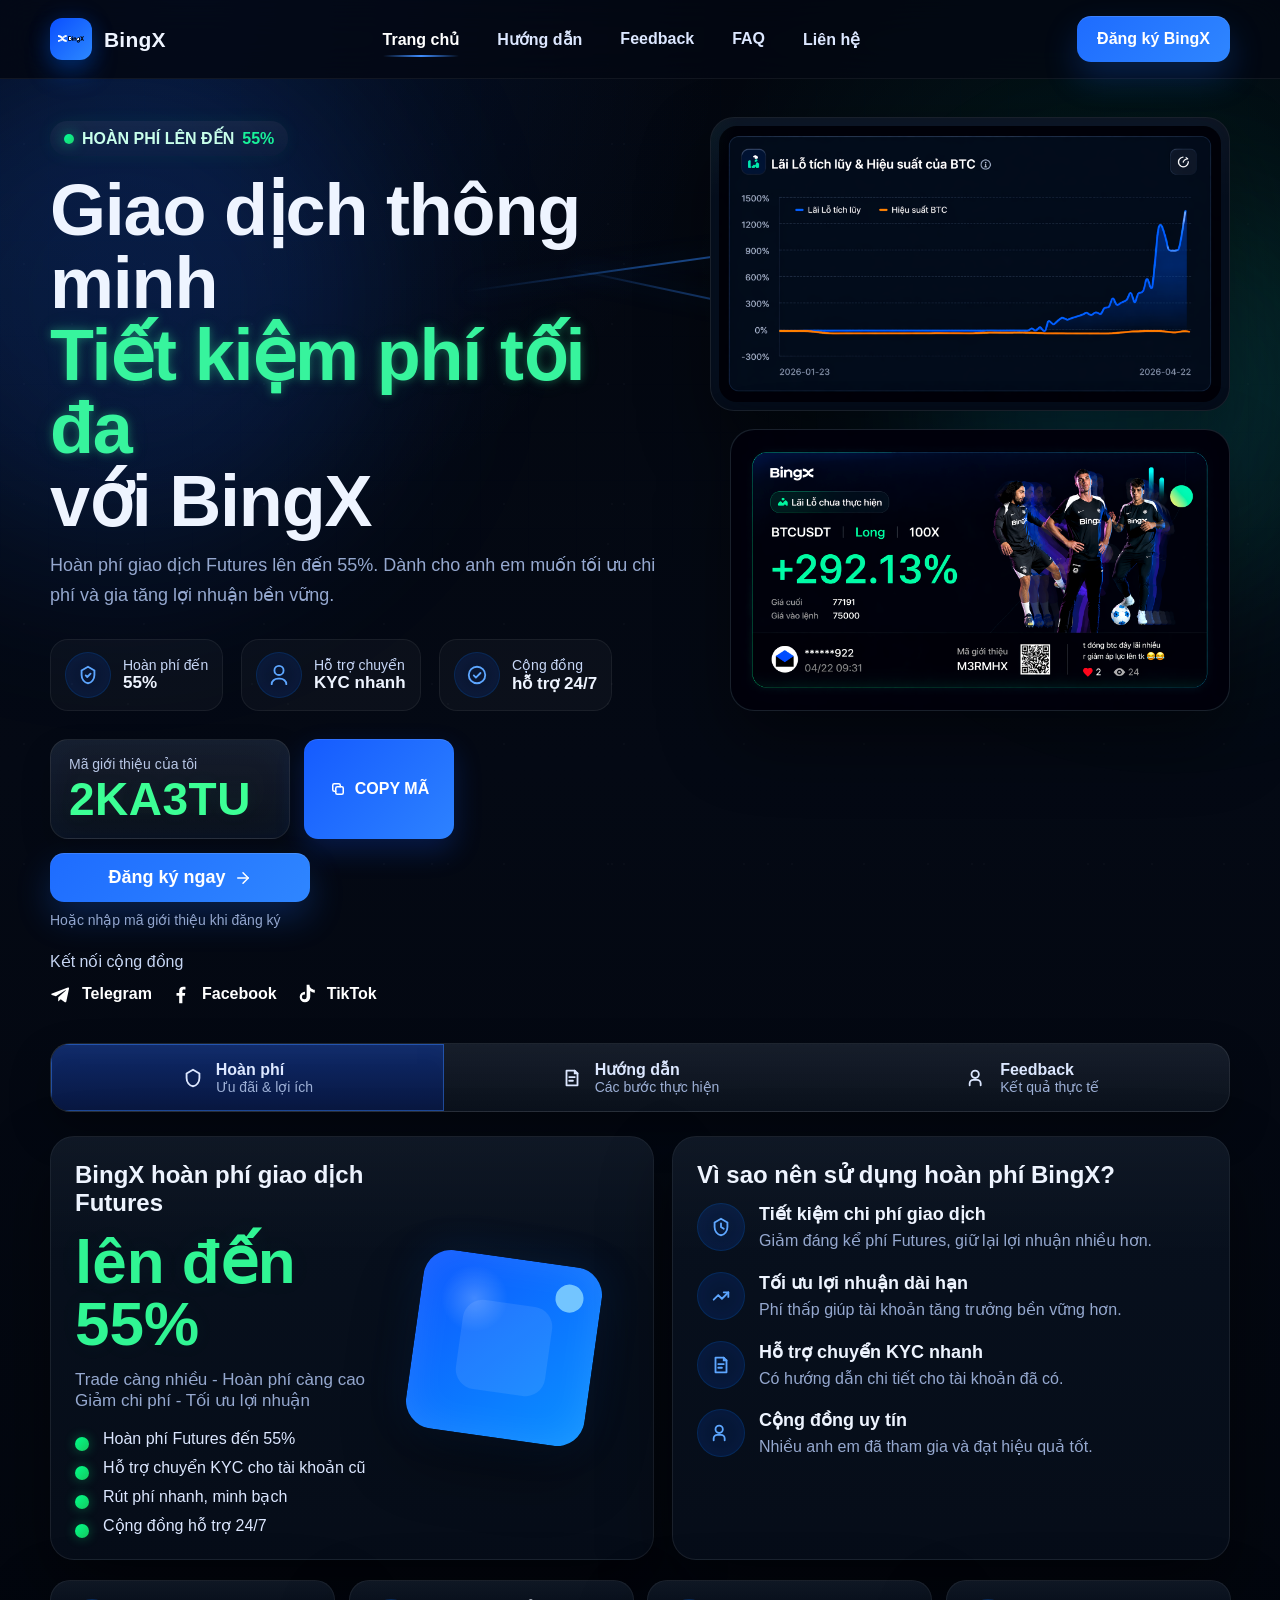
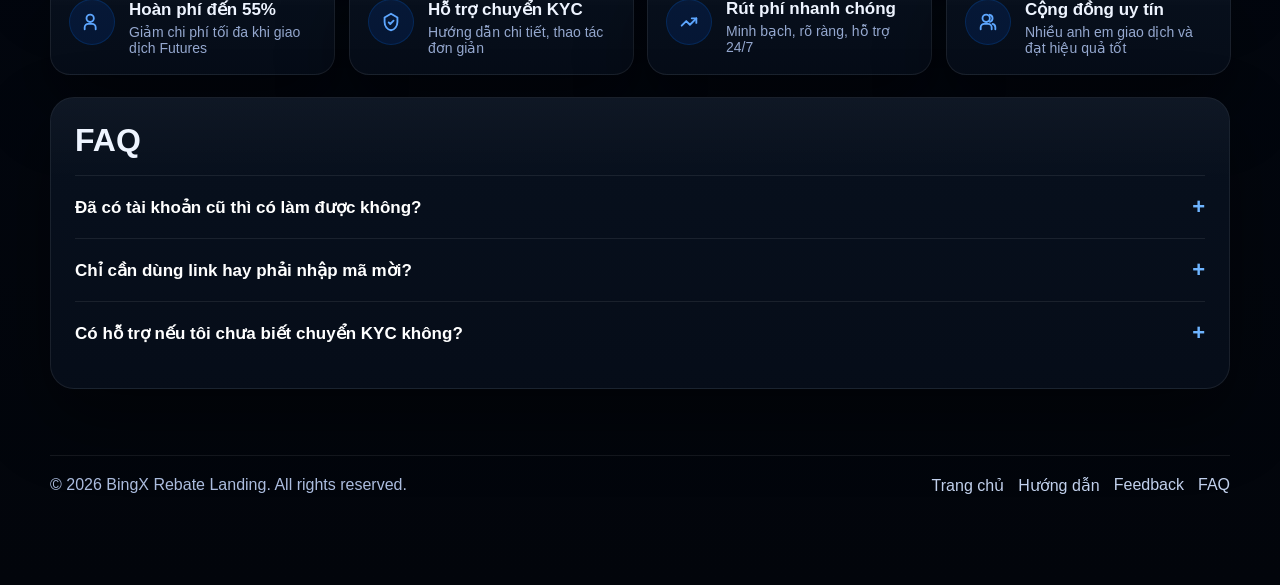
==== index.html @ 36d4e8a8 "a" ====
<!DOCTYPE html>
<html lang="vi">
<head>
  <meta charset="UTF-8" />
  <meta name="viewport" content="width=device-width, initial-scale=1.0" />
  <title>BingX Hoàn Phí 55%</title>
  <meta
    name="description"
    content="Landing page hoàn phí BingX 55%, có hướng dẫn chuyển KYC, feedback cộng đồng và hỗ trợ đăng ký."
  />
  <link rel="stylesheet" href="style.css" />
</head>
<body>
  <!-- LOADING -->
  <div class="site-loader" id="siteLoader">
    <div class="loader-orb loader-orb-1"></div>
    <div class="loader-orb loader-orb-2"></div>
    <div class="loader-center">
      <div class="loader-logo">
        <img src="assets/img/bing-x.svg" alt="BingX logo" />
      </div>
      <p>Đang tải giao diện...</p>
    </div>
  </div>

  <div class="page-bg"></div>
  <div class="page-noise"></div>

  <header class="topbar glass-nav">
    <div class="container nav">
      <a href="#" class="brand" aria-label="BingX">
        <div class="brand-logo">
          <img src="assets/img/bing-x.svg" alt="BingX logo" />
        </div>
        <span class="brand-text">BingX</span>
      </a>

      <nav class="desktop-menu">
        <a href="#hero" class="active">Trang chủ</a>
        <a href="#huong-dan">Hướng dẫn</a>
        <a href="#feedback">Feedback</a>
        <a href="#faq">FAQ</a>
        <a href="#footer">Liên hệ</a>
      </nav>

      <div class="nav-actions">
        <a
          class="btn btn-primary desktop-register"
          href="https://bingx.com/vi-vn/rewards/?ref=2KA3TU"
          target="_blank"
          rel="noopener noreferrer"
        >
          Đăng ký BingX
        </a>

        <button class="menu-toggle" id="menuToggle" type="button" aria-label="Mở menu">
          <span></span><span></span><span></span>
        </button>
      </div>
    </div>

    <div class="mobile-menu" id="mobileMenu">
      <a href="#hero">Trang chủ</a>
      <a href="#huong-dan">Hướng dẫn</a>
      <a href="#feedback">Feedback</a>
      <a href="#faq">FAQ</a>
      <a href="#footer">Liên hệ</a>
      <a
        href="https://bingx.com/vi-vn/rewards/?ref=2KA3TU"
        target="_blank"
        rel="noopener noreferrer"
      >
        Đăng ký BingX
      </a>
    </div>
  </header>

  <main>
    <section class="hero" id="hero">
      <div class="hero-neon hero-neon-1"></div>
      <div class="hero-neon hero-neon-2"></div>
      <div class="hero-line hero-line-1"></div>
      <div class="hero-line hero-line-2"></div>

      <div class="container hero-grid">
        <div class="hero-left reveal reveal-left">
          <div class="hero-badge glass-pill">
            <span class="dot"></span>
            HOÀN PHÍ LÊN ĐẾN <strong>55%</strong>
          </div>

          <h1>
            Giao dịch thông minh<br />
            <span>Tiết kiệm phí tối đa</span><br />
            với BingX
          </h1>

          <p class="hero-desc">
            Hoàn phí giao dịch Futures lên đến 55%. Dành cho anh em muốn tối ưu
            chi phí và gia tăng lợi nhuận bền vững.
          </p>

          <div class="hero-features">
            <div class="feature-item glass-soft reveal reveal-up delay-1">
              <div class="feature-icon">
                <svg viewBox="0 0 24 24" fill="none">
                  <path d="M12 3L19 7V12C19 16.5 16.1 20.5 12 21C7.9 20.5 5 16.5 5 12V7L12 3Z" stroke="currentColor" stroke-width="2"/>
                  <path d="M9.5 12.5L11.2 14.2L14.8 10.6" stroke="currentColor" stroke-width="2" stroke-linecap="round" stroke-linejoin="round"/>
                </svg>
              </div>
              <div>
                <span>Hoàn phí đến</span>
                <strong>55%</strong>
              </div>
            </div>

            <div class="feature-item glass-soft reveal reveal-up delay-2">
              <div class="feature-icon">
                <svg viewBox="0 0 24 24" fill="none">
                  <path d="M12 12C14.7614 12 17 9.76142 17 7C17 4.23858 14.7614 2 12 2C9.23858 2 7 4.23858 7 7C7 9.76142 9.23858 12 12 12Z" stroke="currentColor" stroke-width="2"/>
                  <path d="M4 22C4 18.6863 7.13401 16 11 16H13C16.866 16 20 18.6863 20 22" stroke="currentColor" stroke-width="2" stroke-linecap="round"/>
                </svg>
              </div>
              <div>
                <span>Hỗ trợ chuyển</span>
                <strong>KYC nhanh</strong>
              </div>
            </div>

            <div class="feature-item glass-soft reveal reveal-up delay-3">
              <div class="feature-icon">
                <svg viewBox="0 0 24 24" fill="none">
                  <path d="M12 21C16.9706 21 21 16.9706 21 12C21 7.02944 16.9706 3 12 3C7.02944 3 3 7.02944 3 12C3 16.9706 7.02944 21 12 21Z" stroke="currentColor" stroke-width="2"/>
                  <path d="M8.5 12.5L10.8 14.8L15.8 9.8" stroke="currentColor" stroke-width="2" stroke-linecap="round" stroke-linejoin="round"/>
                </svg>
              </div>
              <div>
                <span>Cộng đồng</span>
                <strong>hỗ trợ 24/7</strong>
              </div>
            </div>
          </div>

          <div class="hero-actions reveal reveal-up delay-2">
            <div class="code-box glass-card">
              <span>Mã giới thiệu của tôi</span>
              <strong id="inviteCode">2KA3TU</strong>
            </div>

            <button class="btn btn-copy" id="copyBtn" type="button">
              <svg viewBox="0 0 24 24" fill="none">
                <rect x="9" y="9" width="10" height="10" rx="2" stroke="currentColor" stroke-width="2"/>
                <path d="M15 9V7C15 5.9 14.1 5 13 5H7C5.9 5 5 5.9 5 7V13C5 14.1 5.9 15 7 15H9" stroke="currentColor" stroke-width="2" stroke-linecap="round"/>
              </svg>
              COPY MÃ
            </button>

            <a
              class="btn btn-primary btn-register"
              href="https://bingx.com/vi-vn/rewards/?ref=2KA3TU"
              target="_blank"
              rel="noopener noreferrer"
            >
              Đăng ký ngay
              <svg viewBox="0 0 24 24" fill="none">
                <path d="M5 12H19" stroke="currentColor" stroke-width="2" stroke-linecap="round"/>
                <path d="M12 5L19 12L12 19" stroke="currentColor" stroke-width="2" stroke-linecap="round" stroke-linejoin="round"/>
              </svg>
            </a>
          </div>

          <p class="hero-note reveal reveal-up delay-3">Hoặc nhập mã giới thiệu khi đăng ký</p>

          <div class="social-row reveal reveal-up delay-3">
            <span>Kết nối cộng đồng</span>
            <div class="socials">
              <a href="https://t.me/DuYiY" target="_blank" rel="noopener noreferrer" aria-label="Telegram">
                <svg viewBox="0 0 24 24" fill="currentColor">
                  <path d="M9.04 15.47 8.87 20c.36 0 .52-.15.71-.34l2.14-2.05 4.45 3.26c.82.45 1.4.21 1.62-.76l2.94-13.77.01-.01c.26-1.2-.43-1.67-1.23-1.37L2.22 11.59c-1.18.46-1.16 1.12-.2 1.42l4.42 1.38L16.7 8.03c.48-.31.92-.14.56.17"/>
                </svg>
                Telegram
              </a>

              <a href="https://www.facebook.com/share/1Cu68jw2BE/" target="_blank" rel="noopener noreferrer" aria-label="Facebook">
                <svg viewBox="0 0 24 24" fill="currentColor">
                  <path d="M13.5 22v-8h2.7l.4-3.2h-3.1V8.76c0-.93.26-1.56 1.59-1.56H16.9V4.34c-.31-.04-1.36-.14-2.58-.14-2.56 0-4.32 1.56-4.32 4.43v2.17H7.1V14H10v8"/>
                </svg>
                Facebook
              </a>

              <a href="https://www.tiktok.com/@bch.tha.dng?_r=1&_t=ZS-95kLtwVce2u" target="_blank" rel="noopener noreferrer" aria-label="TikTok">
                <svg viewBox="0 0 24 24" fill="currentColor">
                  <path d="M19.59 6.69a4.83 4.83 0 0 1-3.77-4.25V2h-3.12v13.18a2.6 2.6 0 1 1-2.6-2.6c.27 0 .53.04.78.12V9.53a5.74 5.74 0 1 0 5.74 5.74V8.84a7.9 7.9 0 0 0 4.97 1.76V7.48c-.69 0-1.37-.14-2-.39z"/>
                </svg>
                TikTok
              </a>
            </div>
          </div>
        </div>

        <div class="hero-right reveal reveal-right">
          <div class="spotlight"></div>

          <div class="chart-card panel-card glow-animated glass-card">
            <img src="assets/img/chart-btc.png" alt="Biểu đồ lãi lỗ tích lũy và hiệu suất BTC" />
          </div>

          <div class="feedback-main-card floating-card panel-card glass-card reveal reveal-up delay-3">
            <img src="assets/img/feedback-main.png" alt="Feedback lợi nhuận BingX chính" />
          </div>
        </div>
      </div>
    </section>

    <section class="tab-section">
      <div class="container">
        <div class="tab-nav glass-card reveal reveal-up">
          <button class="tab-btn active" data-tab="tab-hoanphi" type="button">
            <svg viewBox="0 0 24 24" fill="none">
              <path d="M12 3L19 7V12C19 16.5 16.1 20.5 12 21C7.9 20.5 5 16.5 5 12V7L12 3Z" stroke="currentColor" stroke-width="2"/>
            </svg>
            <span>
              <strong>Hoàn phí</strong>
              <small>Ưu đãi & lợi ích</small>
            </span>
          </button>

          <button class="tab-btn" data-tab="tab-huongdan" type="button">
            <svg viewBox="0 0 24 24" fill="none">
              <path d="M6 4H15L18 7V20H6V4Z" stroke="currentColor" stroke-width="2" stroke-linejoin="round"/>
              <path d="M15 4V7H18M9 11H15M9 15H13" stroke="currentColor" stroke-width="2" stroke-linecap="round"/>
            </svg>
            <span>
              <strong>Hướng dẫn</strong>
              <small>Các bước thực hiện</small>
            </span>
          </button>

          <button class="tab-btn" data-tab="tab-feedback" type="button">
            <svg viewBox="0 0 24 24" fill="none">
              <path d="M16 20V18A4 4 0 0 0 12 14H8A4 4 0 0 0 4 18V20" stroke="currentColor" stroke-width="2" stroke-linecap="round"/>
              <circle cx="10" cy="8" r="4" stroke="currentColor" stroke-width="2"/>
            </svg>
            <span>
              <strong>Feedback</strong>
              <small>Kết quả thực tế</small>
            </span>
          </button>
        </div>

        <div class="tab-panels">
          <div class="tab-panel active" id="tab-hoanphi">
            <div class="grid-2">
              <div class="info-card big-card panel-card glass-card reveal reveal-left">
                <div class="card-content">
                  <h3>BingX hoàn phí giao dịch Futures</h3>
                  <h2>lên đến 55%</h2>
                  <p>
                    Trade càng nhiều - Hoàn phí càng cao<br />
                    Giảm chi phí - Tối ưu lợi nhuận
                  </p>

                  <ul class="check-list">
                    <li>Hoàn phí Futures đến 55%</li>
                    <li>Hỗ trợ chuyển KYC cho tài khoản cũ</li>
                    <li>Rút phí nhanh, minh bạch</li>
                    <li>Cộng đồng hỗ trợ 24/7</li>
                  </ul>
                </div>

                <div class="cube-illustration" aria-hidden="true">
                  <div class="cube-box"></div>
                </div>
              </div>

              <div class="info-card panel-card glass-card reveal reveal-right">
                <h3>Vì sao nên sử dụng hoàn phí BingX?</h3>

                <div class="reason-block">
                  <div class="reason-icon">
                    <svg viewBox="0 0 24 24" fill="none">
                      <path d="M12 3L19 7V12C19 16.5 16.1 20.5 12 21C7.9 20.5 5 16.5 5 12V7L12 3Z" stroke="currentColor" stroke-width="2"/>
                      <path d="M12 8V12L15 14" stroke="currentColor" stroke-width="2" stroke-linecap="round"/>
                    </svg>
                  </div>
                  <div>
                    <strong>Tiết kiệm chi phí giao dịch</strong>
                    <p>Giảm đáng kể phí Futures, giữ lại lợi nhuận nhiều hơn.</p>
                  </div>
                </div>

                <div class="reason-block">
                  <div class="reason-icon">
                    <svg viewBox="0 0 24 24" fill="none">
                      <path d="M4 16L9 11L13 15L20 8" stroke="currentColor" stroke-width="2" stroke-linecap="round" stroke-linejoin="round"/>
                      <path d="M20 13V8H15" stroke="currentColor" stroke-width="2" stroke-linecap="round" stroke-linejoin="round"/>
                    </svg>
                  </div>
                  <div>
                    <strong>Tối ưu lợi nhuận dài hạn</strong>
                    <p>Phí thấp giúp tài khoản tăng trưởng bền vững hơn.</p>
                  </div>
                </div>

                <div class="reason-block">
                  <div class="reason-icon">
                    <svg viewBox="0 0 24 24" fill="none">
                      <path d="M6 4H15L18 7V20H6V4Z" stroke="currentColor" stroke-width="2" stroke-linejoin="round"/>
                      <path d="M15 4V7H18M9 11H15M9 15H13" stroke="currentColor" stroke-width="2" stroke-linecap="round"/>
                    </svg>
                  </div>
                  <div>
                    <strong>Hỗ trợ chuyển KYC nhanh</strong>
                    <p>Có hướng dẫn chi tiết cho tài khoản đã có.</p>
                  </div>
                </div>

                <div class="reason-block">
                  <div class="reason-icon">
                    <svg viewBox="0 0 24 24" fill="none">
                      <path d="M16 20V18A4 4 0 0 0 12 14H8A4 4 0 0 0 4 18V20" stroke="currentColor" stroke-width="2" stroke-linecap="round"/>
                      <circle cx="10" cy="8" r="4" stroke="currentColor" stroke-width="2"/>
                    </svg>
                  </div>
                  <div>
                    <strong>Cộng đồng uy tín</strong>
                    <p>Nhiều anh em đã tham gia và đạt hiệu quả tốt.</p>
                  </div>
                </div>
              </div>
            </div>
          </div>

          <div class="tab-panel" id="tab-huongdan">
            <div id="huong-dan"></div>

            <div class="guide-wrap panel-card glass-card reveal reveal-up">
              <h3>Hướng dẫn cho anh em đã có tài khoản BingX</h3>

              <div class="guide-step reveal reveal-up delay-1">
                <div class="step-number">B1</div>
                <div class="step-text">
                  <strong>Đóng hết lệnh và rút hết $ ở tài khoản cũ.</strong>
                  <p>Đưa tài khoản cũ về trạng thái sạch trước khi chuyển KYC.</p>
                </div>
              </div>

              <div class="guide-step reveal reveal-up delay-2">
                <div class="step-number">B2</div>
                <div class="step-text">
                  <strong>Mở tài khoản mới bằng link:</strong>
                  <a href="https://bingx.com/vi-vn/rewards/?ref=2KA3TU" target="_blank" rel="noopener noreferrer">
                    https://bingx.com/vi-vn/rewards/?ref=2KA3TU
                  </a>
                  <p>Hoặc điền mã mời: <b>2KA3TU</b></p>
                </div>
              </div>

              <div class="guide-step reveal reveal-up delay-3">
                <div class="step-number">B3</div>
                <div class="step-text">
                  <strong>Vào tài khoản cũ → Xác minh → Chuyển giao danh tính.</strong>
                  <a href="https://support.bingx.com/hc/vi/articles/20877072634265" target="_blank" rel="noopener noreferrer">
                    Xem hướng dẫn hỗ trợ BingX
                  </a>
                </div>
              </div>

              <div class="video-box reveal reveal-up delay-3">
                <iframe
                  src="https://www.youtube.com/embed/cQvZfNLBQHQ"
                  title="Video hướng dẫn chuyển KYC BingX"
                  allow="accelerometer; autoplay; clipboard-write; encrypted-media; gyroscope; picture-in-picture; web-share"
                  allowfullscreen
                ></iframe>
              </div>
            </div>
          </div>

          <div class="tab-panel" id="tab-feedback">
            <div id="feedback"></div>

            <div class="feedback-section-title reveal reveal-up">
              <span></span>
              <h3>FEEDBACK THỰC TẾ TỪ CỘNG ĐỒNG</h3>
              <span></span>
            </div>

            <div class="feedback-grid-wrap">
              <div class="feedback-grid-card panel-card glass-card reveal reveal-left">
                <img src="assets/img/feedback-grid.jpg" alt="Tổng hợp feedback lợi nhuận BingX" />
              </div>

              <div class="feedback-cta-card panel-card glass-card reveal reveal-right">
                <h3>Bạn đã sẵn sàng tối ưu phí giao dịch?</h3>
                <p>
                  Tham gia cùng cộng đồng và nhận hoàn phí đến 55%
                </p>
                <a
                  class="btn btn-primary full-width"
                  href="https://bingx.com/vi-vn/rewards/?ref=2KA3TU"
                  target="_blank"
                  rel="noopener noreferrer"
                >
                  Đăng ký BingX ngay
                </a>
              </div>
            </div>
          </div>
        </div>

        <div class="benefit-row">
          <div class="benefit-item panel-card mini-panel glass-card reveal reveal-up delay-1">
            <div class="benefit-icon">
              <svg viewBox="0 0 24 24" fill="none">
                <path d="M16 20V18A4 4 0 0 0 12 14H8A4 4 0 0 0 4 18V20" stroke="currentColor" stroke-width="2" stroke-linecap="round"/>
                <circle cx="10" cy="8" r="4" stroke="currentColor" stroke-width="2"/>
              </svg>
            </div>
            <div>
              <strong>Hoàn phí đến 55%</strong>
              <p>Giảm chi phí tối đa khi giao dịch Futures</p>
            </div>
          </div>

          <div class="benefit-item panel-card mini-panel glass-card reveal reveal-up delay-2">
            <div class="benefit-icon">
              <svg viewBox="0 0 24 24" fill="none">
                <path d="M12 3L19 7V12C19 16.5 16.1 20.5 12 21C7.9 20.5 5 16.5 5 12V7L12 3Z" stroke="currentColor" stroke-width="2"/>
                <path d="M9.5 12.5L11.2 14.2L14.8 10.6" stroke="currentColor" stroke-width="2" stroke-linecap="round" stroke-linejoin="round"/>
              </svg>
            </div>
            <div>
              <strong>Hỗ trợ chuyển KYC</strong>
              <p>Hướng dẫn chi tiết, thao tác đơn giản</p>
            </div>
          </div>

          <div class="benefit-item panel-card mini-panel glass-card reveal reveal-up delay-3">
            <div class="benefit-icon">
              <svg viewBox="0 0 24 24" fill="none">
                <path d="M4 16L9 11L13 15L20 8" stroke="currentColor" stroke-width="2" stroke-linecap="round" stroke-linejoin="round"/>
                <path d="M20 13V8H15" stroke="currentColor" stroke-width="2" stroke-linecap="round" stroke-linejoin="round"/>
              </svg>
            </div>
            <div>
              <strong>Rút phí nhanh chóng</strong>
              <p>Minh bạch, rõ ràng, hỗ trợ 24/7</p>
            </div>
          </div>

          <div class="benefit-item panel-card mini-panel glass-card reveal reveal-up delay-4">
            <div class="benefit-icon">
              <svg viewBox="0 0 24 24" fill="none">
                <path d="M16 20V18A4 4 0 0 0 12 14H8A4 4 0 0 0 4 18V20" stroke="currentColor" stroke-width="2" stroke-linecap="round"/>
                <circle cx="10" cy="8" r="4" stroke="currentColor" stroke-width="2"/>
                <path d="M20 20V18A4 4 0 0 0 17 14.13M14 4.13A4 4 0 0 1 14 11.87" stroke="currentColor" stroke-width="2" stroke-linecap="round"/>
              </svg>
            </div>
            <div>
              <strong>Cộng đồng uy tín</strong>
              <p>Nhiều anh em giao dịch và đạt hiệu quả tốt</p>
            </div>
          </div>
        </div>

        <section class="faq-section panel-card glass-card reveal reveal-up" id="faq">
          <h3>FAQ</h3>

          <div class="faq-item">
            <button class="faq-question" type="button">
              <span>Đã có tài khoản cũ thì có làm được không?</span>
              <b>+</b>
            </button>
            <div class="faq-answer">
              <p>Có. Bạn làm theo phần hướng dẫn chuyển KYC bên trên để chuyển sang tài khoản mới và nhận ưu đãi hoàn phí tốt hơn.</p>
            </div>
          </div>

          <div class="faq-item">
            <button class="faq-question" type="button">
              <span>Chỉ cần dùng link hay phải nhập mã mời?</span>
              <b>+</b>
            </button>
            <div class="faq-answer">
              <p>Dùng link là nhanh nhất. Nếu hệ thống hỏi mã thì nhập <strong>2KA3TU</strong>.</p>
            </div>
          </div>

          <div class="faq-item">
            <button class="faq-question" type="button">
              <span>Có hỗ trợ nếu tôi chưa biết chuyển KYC không?</span>
              <b>+</b>
            </button>
            <div class="faq-answer">
              <p>Có. Bạn có thể xem video, đọc bài hướng dẫn hoặc liên hệ qua Telegram / Facebook / TikTok.</p>
            </div>
          </div>
        </section>
      </div>
    </section>
  </main>

  <footer class="footer" id="footer">
    <div class="container footer-inner">
      <p>© 2026 BingX Rebate Landing. All rights reserved.</p>
      <div class="footer-links">
        <a href="#hero">Trang chủ</a>
        <a href="#huong-dan">Hướng dẫn</a>
        <a href="#feedback">Feedback</a>
        <a href="#faq">FAQ</a>
      </div>
    </div>
  </footer>

  <div class="mobile-sticky-cta">
    <a
      class="btn btn-primary full-width"
      href="https://bingx.com/vi-vn/rewards/?ref=2KA3TU"
      target="_blank"
      rel="noopener noreferrer"
    >
      Đăng ký BingX ngay
    </a>
  </div>

  <div class="toast" id="toast">Đã copy mã 2KA3TU</div>

  <script src="app.js"></script>
</body>
</html>
---- style.css ----
:root{
  --bg:#03070f;
  --bg-2:#06101d;
  --bg-3:#081528;
  --card:#07111f;
  --card-2:#0a1628;
  --stroke:rgba(255,255,255,.08);
  --stroke-strong:rgba(87,154,255,.22);
  --text:#eef4ff;
  --muted:#95a8cf;
  --blue:#1e6cff;
  --blue-2:#2f86ff;
  --blue-3:#74b7ff;
  --green:#19f19a;
  --green-2:#0fd974;
  --cyan:#28d7ff;
  --shadow:0 30px 70px rgba(0,0,0,.45);
  --shadow-soft:0 18px 40px rgba(0,0,0,.28);
  --radius:24px;
  --radius-sm:16px;
  --max:1180px;
}

*{
  margin:0;
  padding:0;
  box-sizing:border-box;
}

html{
  scroll-behavior:smooth;
}

body{
  font-family:Arial, Helvetica, sans-serif;
  color:var(--text);
  background:
    radial-gradient(circle at 15% 0%, rgba(26,101,255,.12), transparent 22%),
    radial-gradient(circle at 85% 12%, rgba(0,255,170,.07), transparent 18%),
    linear-gradient(180deg, #03070f 0%, #040914 35%, #02050b 100%);
  overflow-x:hidden;
}

/* ===== LOADER ===== */
.site-loader{
  position:fixed;
  inset:0;
  z-index:9999;
  background:
    radial-gradient(circle at 50% 40%, rgba(31,108,255,.15), transparent 25%),
    linear-gradient(180deg, #03070f 0%, #02050b 100%);
  display:flex;
  align-items:center;
  justify-content:center;
  overflow:hidden;
  transition:opacity .5s ease, visibility .5s ease;
}

.site-loader.hide{
  opacity:0;
  visibility:hidden;
}

.loader-orb{
  position:absolute;
  border-radius:50%;
  filter:blur(70px);
  animation:floatOrb 6s ease-in-out infinite;
}

.loader-orb-1{
  width:280px;
  height:280px;
  background:rgba(30,108,255,.22);
  left:20%;
  top:24%;
}

.loader-orb-2{
  width:260px;
  height:260px;
  background:rgba(25,241,154,.12);
  right:20%;
  bottom:24%;
  animation-delay:1.2s;
}

.loader-center{
  position:relative;
  z-index:2;
  text-align:center;
}

.loader-logo{
  width:90px;
  height:90px;
  margin:0 auto 16px;
  border-radius:24px;
  display:grid;
  place-items:center;
  background:rgba(255,255,255,.06);
  border:1px solid rgba(255,255,255,.12);
  backdrop-filter:blur(16px);
  box-shadow:
    0 20px 40px rgba(0,0,0,.25),
    inset 0 1px 0 rgba(255,255,255,.08);
  animation:loaderPulse 1.8s ease-in-out infinite;
}

.loader-logo img{
  width:42px;
  height:42px;
  object-fit:contain;
  filter:brightness(10);
}

.loader-center p{
  color:#d7e6ff;
  font-weight:700;
  letter-spacing:.3px;
}

@keyframes loaderPulse{
  0%,100%{transform:scale(1)}
  50%{transform:scale(1.07)}
}

@keyframes floatOrb{
  0%,100%{transform:translateY(0)}
  50%{transform:translateY(-18px)}
}

/* ===== BACKGROUNDS ===== */
.page-bg{
  position:fixed;
  inset:0;
  z-index:-2;
  pointer-events:none;
  background-image:
    linear-gradient(rgba(41,104,255,.045) 1px, transparent 1px),
    linear-gradient(90deg, rgba(41,104,255,.045) 1px, transparent 1px);
  background-size:48px 48px;
  mask-image:linear-gradient(to bottom, rgba(255,255,255,.22), transparent 78%);
}

.page-noise{
  position:fixed;
  inset:0;
  z-index:-1;
  pointer-events:none;
  opacity:.05;
  background-image:
    radial-gradient(circle at 20% 20%, white 0.6px, transparent 0.8px),
    radial-gradient(circle at 80% 40%, white 0.6px, transparent 0.8px),
    radial-gradient(circle at 40% 80%, white 0.6px, transparent 0.8px);
  background-size:120px 120px, 160px 160px, 180px 180px;
}

/* ===== GLOBAL ===== */
a{color:inherit;text-decoration:none}
img{display:block;max-width:100%}
button{font:inherit}

.container{
  width:min(var(--max), calc(100% - 28px));
  margin:0 auto;
}

/* ===== GLASS ===== */
.glass-card{
  backdrop-filter:blur(14px);
  -webkit-backdrop-filter:blur(14px);
  background:
    linear-gradient(180deg, rgba(255,255,255,.06), rgba(255,255,255,.02)),
    linear-gradient(180deg, rgba(8,17,31,.94), rgba(6,13,25,.96));
  border:1px solid rgba(255,255,255,.08);
  box-shadow:
    0 24px 60px rgba(0,0,0,.35),
    inset 0 1px 0 rgba(255,255,255,.05);
}

.glass-soft{
  backdrop-filter:blur(10px);
  background:rgba(255,255,255,.03);
  border:1px solid rgba(255,255,255,.06);
}

.glass-pill{
  backdrop-filter:blur(12px);
  background:
    linear-gradient(180deg, rgba(255,255,255,.06), rgba(255,255,255,.02));
}

.glass-nav{
  backdrop-filter:blur(18px);
  -webkit-backdrop-filter:blur(18px);
}

/* ===== PANELS ===== */
.panel-card{
  position:relative;
  background:
    linear-gradient(180deg, rgba(8,17,31,.96) 0%, rgba(6,13,25,.98) 100%);
  border:1px solid var(--stroke);
  box-shadow:var(--shadow);
  overflow:hidden;
}

.panel-card::before{
  content:"";
  position:absolute;
  inset:0;
  pointer-events:none;
  background:
    linear-gradient(180deg, rgba(255,255,255,.03), transparent 28%);
}

.mini-panel{
  background:
    linear-gradient(180deg, rgba(8,17,31,.92) 0%, rgba(6,13,25,.95) 100%);
}

/* ===== MOVING GLOW ===== */
.glow-animated{
  position:relative;
  overflow:hidden;
}

.glow-animated::after{
  content:"";
  position:absolute;
  top:-40%;
  left:-60%;
  width:55%;
  height:180%;
  transform:rotate(18deg);
  background:linear-gradient(
    90deg,
    transparent,
    rgba(47,134,255,.16),
    rgba(25,241,154,.12),
    transparent
  );
  animation:glowSweep 6s linear infinite;
  pointer-events:none;
}

@keyframes glowSweep{
  0%{left:-60%}
  100%{left:130%}
}

/* ===== NAV ===== */
.topbar{
  position:sticky;
  top:0;
  z-index:100;
  background:rgba(3,8,18,.72);
  border-bottom:1px solid rgba(255,255,255,.06);
}

.nav{
  min-height:78px;
  display:flex;
  align-items:center;
  justify-content:space-between;
  gap:16px;
}

.brand{
  display:flex;
  align-items:center;
  gap:12px;
  font-weight:900;
}

.brand-logo{
  width:42px;
  height:42px;
  border-radius:12px;
  background:linear-gradient(135deg, #0a4fff, #2c88ff);
  display:grid;
  place-items:center;
  box-shadow:
    0 14px 26px rgba(0,102,255,.28),
    0 0 22px rgba(0,102,255,.18);
}

.brand-logo img{
  width:26px;
  height:26px;
  object-fit:contain;
  filter:brightness(10);
}

.brand-text{
  font-size:21px;
  line-height:1;
  letter-spacing:.2px;
}

.desktop-menu{
  display:flex;
  align-items:center;
  gap:10px;
}

.desktop-menu a{
  padding:10px 14px;
  border-radius:12px;
  color:#dce7ff;
  font-weight:700;
  transition:.22s ease;
  position:relative;
}

.desktop-menu a:hover,
.desktop-menu a.active{
  color:#fff;
}

.desktop-menu a.active::after,
.desktop-menu a:hover::after{
  content:"";
  position:absolute;
  left:14px;
  right:14px;
  bottom:2px;
  height:2px;
  border-radius:999px;
  background:linear-gradient(90deg, transparent, #3f8dff, transparent);
}

.nav-actions{
  display:flex;
  align-items:center;
  gap:10px;
}

/* ===== BUTTONS ===== */
.btn{
  border:none;
  cursor:pointer;
  display:inline-flex;
  align-items:center;
  justify-content:center;
  gap:8px;
  padding:14px 20px;
  border-radius:14px;
  font-weight:800;
  white-space:nowrap;
  transition:transform .25s ease, filter .25s ease, box-shadow .25s ease;
  position:relative;
  overflow:hidden;
}

.btn svg{
  width:18px;
  height:18px;
}

.btn::before{
  content:"";
  position:absolute;
  inset:0;
  background:linear-gradient(120deg, transparent, rgba(255,255,255,.25), transparent);
  opacity:0;
}

.btn:hover::before{
  opacity:1;
  animation:btnGlow 1s linear;
}

@keyframes btnGlow{
  from{transform:translateX(-120%)}
  to{transform:translateX(120%)}
}

.btn-primary{
  color:#fff;
  background:linear-gradient(135deg, var(--blue), var(--blue-2));
  box-shadow:
    0 16px 34px rgba(27,110,255,.24),
    inset 0 1px 0 rgba(255,255,255,.12);
}

.btn-primary:hover{
  transform:translateY(-2px);
  filter:brightness(1.05);
}

.btn-copy{
  color:#fff;
  min-width:150px;
  background:linear-gradient(135deg, #155bff, #2d82ff);
  box-shadow:
    0 12px 28px rgba(17,85,255,.22),
    inset 0 1px 0 rgba(255,255,255,.1);
}

.btn-copy:hover{
  transform:translateY(-1px);
  filter:brightness(1.06);
}

/* ===== MOBILE MENU ===== */
.menu-toggle{
  display:none;
  width:44px;
  height:44px;
  border-radius:12px;
  border:1px solid var(--stroke);
  background:rgba(255,255,255,.04);
  cursor:pointer;
  align-items:center;
  justify-content:center;
  flex-direction:column;
  gap:4px;
}

.menu-toggle span{
  width:18px;
  height:2px;
  background:#fff;
  border-radius:999px;
  display:block;
}

.mobile-menu{
  display:none;
  border-top:1px solid rgba(255,255,255,.06);
  padding:10px 14px 14px;
}

.mobile-menu.open{
  display:grid;
  gap:8px;
}

.mobile-menu a{
  padding:12px 14px;
  border-radius:12px;
  background:rgba(255,255,255,.03);
  color:#dce7ff;
  font-weight:600;
}

/* ===== HERO ===== */
.hero{
  position:relative;
  padding:32px 0 28px;
  overflow:hidden;
}

.hero-neon{
  position:absolute;
  border-radius:50%;
  filter:blur(90px);
  pointer-events:none;
}

.hero-neon-1{
  width:520px;
  height:520px;
  left:-140px;
  top:-40px;
  background:rgba(30,108,255,.16);
}

.hero-neon-2{
  width:420px;
  height:420px;
  right:-100px;
  top:120px;
  background:rgba(25,241,154,.09);
}

.hero-line{
  position:absolute;
  height:2px;
  border-radius:999px;
  background:linear-gradient(90deg, transparent, rgba(47,134,255,.9), transparent);
  box-shadow:0 0 24px rgba(47,134,255,.28);
  pointer-events:none;
}

.hero-line-1{
  width:58%;
  left:36%;
  top:160px;
  transform:rotate(-8deg);
  animation:lineMove 6s ease-in-out infinite;
}

.hero-line-2{
  width:46%;
  left:44%;
  top:250px;
  transform:rotate(12deg);
  animation:lineMove 7s ease-in-out infinite reverse;
}

@keyframes lineMove{
  0%,100%{opacity:.55;transform:translateX(0) rotate(-8deg)}
  50%{opacity:1;transform:translateX(-18px) rotate(-8deg)}
}

.hero-grid{
  display:grid;
  grid-template-columns:1.05fr .95fr;
  gap:24px;
  align-items:start;
}

.hero-left{
  padding-top:10px;
}

.hero-badge{
  display:inline-flex;
  align-items:center;
  gap:8px;
  padding:8px 14px;
  border-radius:999px;
  color:#c8ffeb;
  font-weight:800;
  margin-bottom:18px;
  box-shadow:0 0 18px rgba(0,255,154,.06);
}

.hero-badge strong{
  color:var(--green);
}

.hero-badge .dot{
  width:10px;
  height:10px;
  border-radius:50%;
  background:linear-gradient(135deg, #00ff9a, #21d06c);
  box-shadow:0 0 14px rgba(0,255,154,.55);
}

.hero-left h1{
  font-size:clamp(42px, 6vw, 72px);
  line-height:1.01;
  font-weight:900;
  letter-spacing:-1.2px;
  margin-bottom:12px;
}

.hero-left h1 span{
  color:#37f49d;
  text-shadow:
    0 0 10px rgba(55,244,157,.35),
    0 0 22px rgba(55,244,157,.1);
}

.hero-desc{
  max-width:620px;
  color:var(--muted);
  font-size:18px;
  line-height:1.7;
}

.hero-features{
  display:flex;
  gap:18px;
  flex-wrap:wrap;
  margin:28px 0;
}

.feature-item{
  display:flex;
  align-items:center;
  gap:12px;
  min-width:165px;
  padding:12px 14px;
  border-radius:18px;
}

.feature-icon{
  width:46px;
  height:46px;
  border-radius:50%;
  background:rgba(0,92,255,.1);
  border:1px solid rgba(0,120,255,.18);
  display:grid;
  place-items:center;
  color:#5da6ff;
  flex:0 0 auto;
  box-shadow:inset 0 0 20px rgba(49,119,255,.06);
}

.feature-icon svg{
  width:22px;
  height:22px;
}

.feature-item span{
  display:block;
  color:#c7d7f7;
  font-size:14px;
}

.feature-item strong{
  display:block;
  font-size:17px;
}

.hero-actions{
  display:flex;
  align-items:stretch;
  gap:14px;
  flex-wrap:wrap;
}

.code-box{
  min-width:240px;
  padding:16px 18px;
  border-radius:18px;
  display:flex;
  flex-direction:column;
  justify-content:center;
  box-shadow:
    inset 0 0 36px rgba(26,99,255,.05),
    0 14px 30px rgba(0,0,0,.18);
}

.code-box span{
  color:#b8c7e6;
  font-size:14px;
  margin-bottom:4px;
}

.code-box strong{
  color:#3cff95;
  font-size:46px;
  line-height:1;
  font-weight:900;
  letter-spacing:.5px;
  text-shadow:0 0 18px rgba(60,255,149,.06);
}

.btn-register{
  min-width:260px;
  font-size:18px;
}

.hero-note{
  margin-top:10px;
  color:#92a6ce;
  font-size:14px;
}

.social-row{
  margin-top:24px;
}

.social-row > span{
  display:block;
  color:#c6d5f3;
  margin-bottom:12px;
}

.socials{
  display:flex;
  gap:18px;
  flex-wrap:wrap;
}

.socials a{
  display:inline-flex;
  align-items:center;
  gap:10px;
  color:#fff;
  font-weight:700;
  transition:.2s ease;
}

.socials a svg{
  width:22px;
  height:22px;
}

.socials a:hover{
  color:#6cb1ff;
}

/* ===== HERO RIGHT ===== */
.hero-right{
  position:relative;
  padding-top:6px;
}

.spotlight{
  position:absolute;
  width:520px;
  height:520px;
  right:-120px;
  top:40px;
  border-radius:50%;
  background:radial-gradient(circle, rgba(0,140,255,.22), transparent 60%);
  filter:blur(90px);
  z-index:-1;
  pointer-events:none;
}

.chart-card,
.feedback-main-card{
  border-radius:24px;
  overflow:hidden;
  background:#050d19;
  box-shadow:var(--shadow);
  transition:transform .35s ease, box-shadow .35s ease;
}

.chart-card{
  margin-left:auto;
  max-width:520px;
  padding:8px;
}

.chart-card img{
  width:100%;
  border-radius:18px;
  display:block;
  box-shadow:
    0 14px 34px rgba(0,0,0,.28),
    0 0 32px rgba(37,123,255,.08);
  filter:contrast(1.04) brightness(1.01) saturate(1.02);
  transition:transform .45s ease;
}

.feedback-main-card{
  margin-top:18px;
  max-width:500px;
  margin-left:auto;
}

.feedback-main-card img{
  width:100%;
  display:block;
  border-radius:24px;
  box-shadow:
    0 22px 44px rgba(0,0,0,.45),
    0 0 40px rgba(0,255,170,.05);
  filter:contrast(1.04) brightness(1.03) saturate(1.03);
  transition:transform .45s ease;
}

.floating-card{
  transform:perspective(1200px) rotate(-4.5deg) translateY(8px);
}

.chart-card:hover,
.feedback-main-card:hover,
.panel-card:hover{
  transform:translateY(-6px);
  box-shadow:
    0 40px 80px rgba(0,0,0,.5),
    0 0 40px rgba(0,120,255,.1);
}

.chart-card:hover img,
.feedback-main-card:hover img,
.panel-card:hover img{
  transform:scale(1.025);
}

/* ===== TABS ===== */
.tab-section{
  padding:10px 0 40px;
}

.tab-nav{
  display:grid;
  grid-template-columns:repeat(3,1fr);
  border:1px solid rgba(255,255,255,.08);
  border-radius:20px;
  overflow:hidden;
  margin-bottom:24px;
  box-shadow:var(--shadow-soft);
}

.tab-btn{
  border:none;
  background:transparent;
  color:#dce7ff;
  padding:16px 18px;
  display:flex;
  align-items:center;
  justify-content:center;
  gap:12px;
  cursor:pointer;
  transition:.25s ease;
}

.tab-btn svg{
  width:22px;
  height:22px;
}

.tab-btn span{
  display:flex;
  flex-direction:column;
  align-items:flex-start;
  text-align:left;
}

.tab-btn small{
  color:#9db0d6;
  font-size:14px;
}

.tab-btn.active{
  background:linear-gradient(180deg, rgba(13,43,115,.88), rgba(8,24,68,.92));
  box-shadow:
    inset 0 0 0 1px rgba(59,134,255,.45),
    inset 0 12px 20px rgba(255,255,255,.02);
}

.tab-panel{
  display:none;
  animation:fadeUp .28s ease;
}

.tab-panel.active{
  display:block;
}

@keyframes fadeUp{
  from{opacity:0;transform:translateY(10px)}
  to{opacity:1;transform:translateY(0)}
}

.grid-2{
  display:grid;
  grid-template-columns:1.04fr .96fr;
  gap:18px;
}

/* ===== CONTENT ===== */
.info-card,
.guide-wrap,
.feedback-grid-card,
.feedback-cta-card,
.faq-section{
  border-radius:24px;
}

.info-card{
  padding:24px;
}

.big-card{
  display:grid;
  grid-template-columns:1.08fr .92fr;
  gap:10px;
  align-items:center;
}

.card-content h3{
  font-size:28px;
  font-weight:700;
}

.card-content h2{
  font-size:62px;
  color:#30f593;
  line-height:1;
  margin:10px 0 14px;
  text-shadow:0 0 24px rgba(48,245,147,.06);
}

.card-content p{
  color:var(--muted);
  font-size:17px;
  margin-bottom:18px;
}

.check-list{
  display:grid;
  gap:10px;
  list-style:none;
}

.check-list li{
  position:relative;
  padding-left:28px;
  color:#dce7ff;
}

.check-list li::before{
  content:"";
  position:absolute;
  left:0;
  top:8px;
  width:14px;
  height:14px;
  border-radius:50%;
  background:linear-gradient(135deg, #00ff8a, #16c85e);
  box-shadow:0 0 12px rgba(0,255,138,.32);
}

.cube-illustration{
  display:flex;
  justify-content:center;
  align-items:center;
  min-height:250px;
}

.cube-box{
  width:180px;
  height:180px;
  border-radius:28px;
  background:
    radial-gradient(circle at 30% 25%, rgba(255,255,255,.22), transparent 18%),
    linear-gradient(135deg, #0d58ff, #0a91ff);
  transform:rotate(8deg);
  box-shadow:
    0 30px 60px rgba(0,0,0,.35),
    inset 0 0 40px rgba(255,255,255,.1),
    0 0 44px rgba(24,112,255,.12);
  position:relative;
}

.cube-box::before,
.cube-box::after{
  content:"";
  position:absolute;
  border-radius:20px;
}

.cube-box::before{
  width:90px;
  height:90px;
  left:45px;
  top:45px;
  background:rgba(255,255,255,.09);
}

.cube-box::after{
  width:28px;
  height:28px;
  right:18px;
  top:18px;
  background:#73c5ff;
}

.info-card h3{
  font-size:24px;
  margin-bottom:14px;
}

.reason-block{
  display:flex;
  gap:14px;
  margin-bottom:18px;
}

.reason-icon{
  width:48px;
  height:48px;
  border-radius:50%;
  background:rgba(0,92,255,.12);
  border:1px solid rgba(0,120,255,.18);
  color:#5da6ff;
  display:grid;
  place-items:center;
  flex:0 0 auto;
  box-shadow:inset 0 0 20px rgba(49,119,255,.06);
}

.reason-icon svg{
  width:22px;
  height:22px;
}

.reason-block strong{
  display:block;
  margin-bottom:4px;
  font-size:18px;
}

.reason-block p{
  color:var(--muted);
  line-height:1.55;
}

.guide-wrap{
  padding:24px;
}

.guide-wrap h3{
  font-size:30px;
  margin-bottom:18px;
}

.guide-step{
  display:grid;
  grid-template-columns:78px 1fr;
  gap:16px;
  padding:18px;
  border-radius:18px;
  background:rgba(255,255,255,.03);
  border:1px solid rgba(255,255,255,.06);
  margin-bottom:14px;
}

.step-number{
  width:78px;
  height:78px;
  border-radius:18px;
  background:linear-gradient(135deg, #1365ff, #2d91ff);
  display:grid;
  place-items:center;
  font-size:30px;
  font-weight:900;
  box-shadow:0 16px 30px rgba(22,98,255,.22);
}

.step-text strong{
  display:block;
  font-size:20px;
  margin-bottom:6px;
}

.step-text p{
  color:var(--muted);
  margin-bottom:6px;
}

.step-text a{
  display:inline-block;
  margin-top:4px;
  color:#6fb4ff;
  word-break:break-all;
}

.video-box{
  margin-top:18px;
  border-radius:18px;
  overflow:hidden;
  border:1px solid rgba(255,255,255,.08);
  background:#040c18;
}

.video-box iframe{
  aspect-ratio:16/9;
}

.feedback-section-title{
  display:flex;
  align-items:center;
  gap:14px;
  justify-content:center;
  margin-bottom:18px;
}

.feedback-section-title span{
  width:48px;
  height:4px;
  border-radius:999px;
  background:linear-gradient(90deg, transparent, #17b4ff, transparent);
}

.feedback-section-title h3{
  font-size:34px;
  text-align:center;
}

.feedback-grid-wrap{
  display:grid;
  grid-template-columns:1.1fr .9fr;
  gap:18px;
}

.feedback-grid-card,
.feedback-cta-card{
  border-radius:24px;
  overflow:hidden;
}

.feedback-grid-card img{
  width:100%;
  display:block;
  filter:contrast(1.03) brightness(1.01);
}

.feedback-cta-card{
  padding:28px;
  display:flex;
  flex-direction:column;
  justify-content:center;
}

.feedback-cta-card h3{
  font-size:40px;
  line-height:1.15;
  margin-bottom:12px;
}

.feedback-cta-card p{
  color:var(--muted);
  font-size:18px;
  margin-bottom:20px;
}

.full-width{
  width:100%;
}

.benefit-row{
  margin-top:20px;
  display:grid;
  grid-template-columns:repeat(4,1fr);
  gap:14px;
}

.benefit-item{
  border-radius:20px;
  padding:18px;
  display:flex;
  gap:14px;
  align-items:flex-start;
}

.benefit-icon{
  width:46px;
  height:46px;
  border-radius:50%;
  background:rgba(0,92,255,.12);
  border:1px solid rgba(0,120,255,.18);
  color:#5da6ff;
  display:grid;
  place-items:center;
  flex:0 0 auto;
}

.benefit-icon svg{
  width:22px;
  height:22px;
}

.benefit-item strong{
  display:block;
  margin-bottom:4px;
  font-size:17px;
}

.benefit-item p{
  color:var(--muted);
  font-size:14px;
}

.faq-section{
  margin-top:22px;
  padding:24px;
}

.faq-section h3{
  font-size:32px;
  margin-bottom:16px;
}

.faq-item{
  border-top:1px solid rgba(255,255,255,.08);
}

.faq-question{
  width:100%;
  border:none;
  background:transparent;
  color:#fff;
  display:flex;
  align-items:center;
  justify-content:space-between;
  gap:12px;
  padding:18px 0;
  cursor:pointer;
  text-align:left;
  font-weight:700;
  font-size:17px;
}

.faq-question b{
  font-size:22px;
  color:#6eb4ff;
  transition:.22s ease;
}

.faq-item.open .faq-question b{
  transform:rotate(45deg);
}

.faq-answer{
  max-height:0;
  overflow:hidden;
  transition:max-height .28s ease;
}

.faq-answer p{
  color:var(--muted);
  padding:0 0 18px;
}

/* ===== FOOTER ===== */
.footer{
  padding:26px 0 90px;
}

.footer-inner{
  display:flex;
  align-items:center;
  justify-content:space-between;
  gap:14px;
  border-top:1px solid rgba(255,255,255,.08);
  padding-top:20px;
  color:#aebfe1;
}

.footer-links{
  display:flex;
  flex-wrap:wrap;
  gap:14px;
}

.footer-links a{
  color:#c4d3ef;
}

/* ===== TOAST ===== */
.toast{
  position:fixed;
  right:16px;
  bottom:16px;
  padding:12px 16px;
  border-radius:14px;
  background:linear-gradient(135deg, #0f5eff, #2588ff);
  color:#fff;
  font-weight:800;
  box-shadow:0 14px 30px rgba(0,0,0,.3);
  opacity:0;
  pointer-events:none;
  transform:translateY(14px);
  transition:.25s ease;
  z-index:120;
}

.toast.show{
  opacity:1;
  transform:translateY(0);
}

.mobile-sticky-cta{
  display:none;
}

/* ===== REVEAL ===== */
.reveal{
  opacity:0;
  transition:
    opacity .8s ease,
    transform .8s cubic-bezier(.2,.8,.2,1);
  will-change:opacity, transform;
}

.reveal-up{transform:translateY(36px)}
.reveal-left{transform:translateX(-36px)}
.reveal-right{transform:translateX(36px)}

.reveal.show{
  opacity:1;
  transform:translate(0,0);
}

.delay-1{transition-delay:.08s}
.delay-2{transition-delay:.16s}
.delay-3{transition-delay:.24s}
.delay-4{transition-delay:.32s}

/* ===== RESPONSIVE ===== */
@media (max-width: 1100px){
  .hero-grid,
  .grid-2,
  .feedback-grid-wrap{
    grid-template-columns:1fr;
  }

  .big-card{
    grid-template-columns:1fr;
  }

  .benefit-row{
    grid-template-columns:1fr 1fr;
  }

  .desktop-menu{
    display:none;
  }

  .menu-toggle{
    display:flex;
  }
}

@media (max-width: 760px){
  .container{
    width:min(100% - 18px, var(--max));
  }

  .nav{
    min-height:70px;
  }

  .brand-text{
    font-size:20px;
  }

  .desktop-register{
    display:none;
  }

  .hero{
    padding-top:18px;
  }

  .hero-left h1{
    font-size:42px;
  }

  .hero-actions{
    flex-direction:column;
  }

  .btn-register,
  .btn-copy,
  .code-box{
    width:100%;
  }

  .tab-nav{
    grid-template-columns:1fr;
  }

  .tab-btn{
    justify-content:flex-start;
  }

  .guide-step{
    grid-template-columns:1fr;
  }

  .feedback-section-title h3{
    font-size:24px;
  }

  .feedback-cta-card h3{
    font-size:28px;
  }

  .benefit-row{
    grid-template-columns:1fr;
  }

  .footer-inner{
    flex-direction:column;
    align-items:flex-start;
  }

  .footer{
    padding-bottom:110px;
  }

  .mobile-sticky-cta{
    display:block;
    position:fixed;
    left:12px;
    right:12px;
    bottom:12px;
    z-index:110;
  }

  .mobile-sticky-cta .btn{
    border-radius:16px;
  }
}
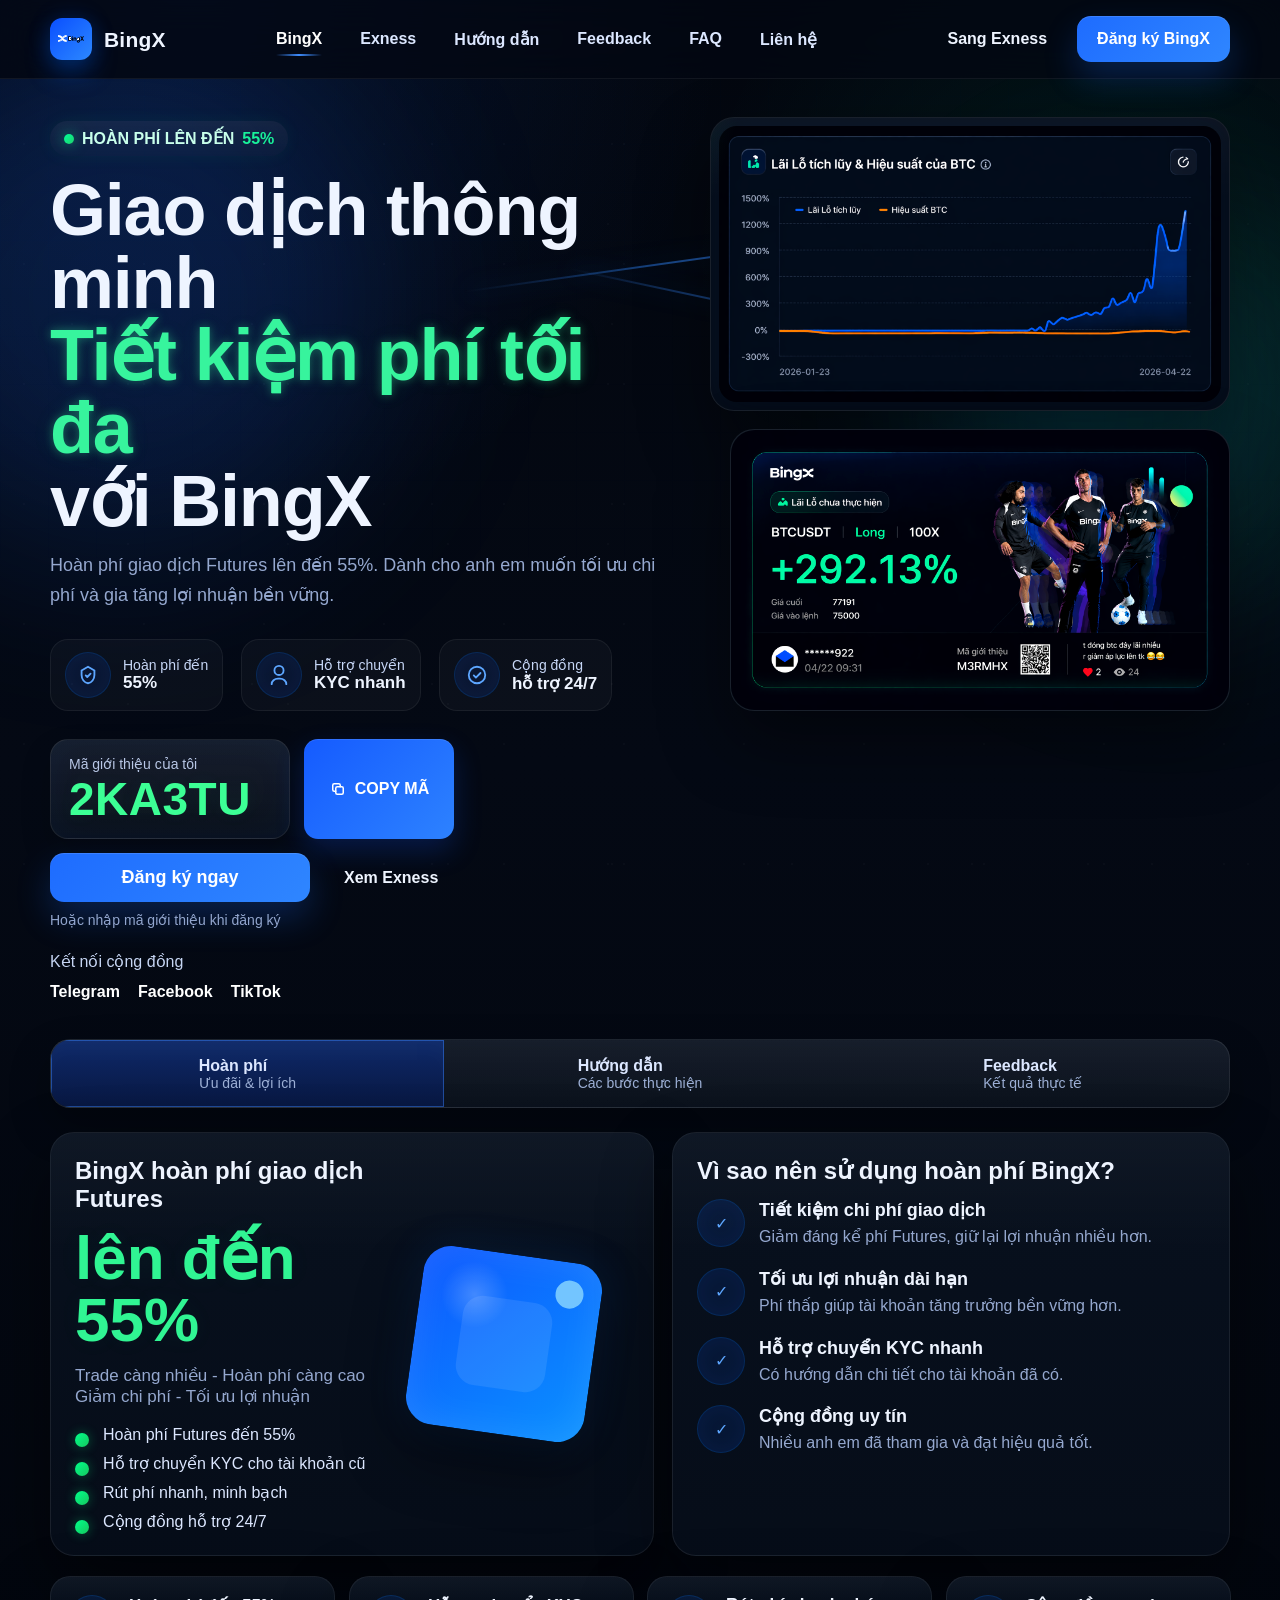
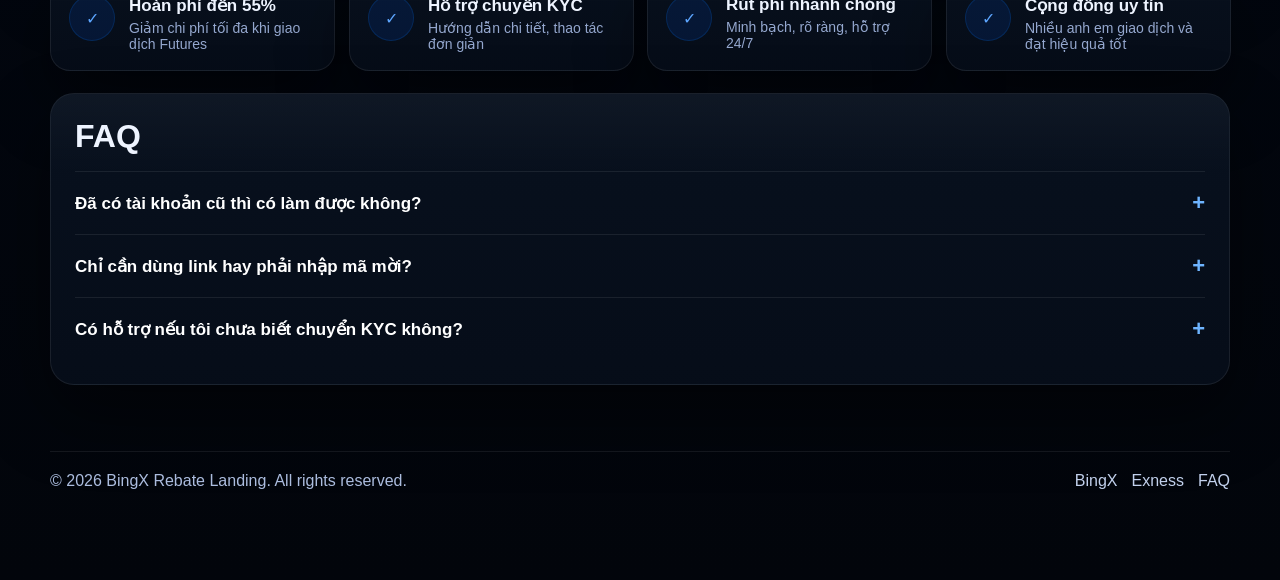
==== commit 02588418: "Update index.html" ====
--- a/index.html
+++ b/index.html
@@ -10,8 +10,7 @@
   />
   <link rel="stylesheet" href="style.css" />
 </head>
-<body>
-  <!-- LOADING -->
+<body class="theme-bingx">
   <div class="site-loader" id="siteLoader">
     <div class="loader-orb loader-orb-1"></div>
     <div class="loader-orb loader-orb-2"></div>
@@ -28,7 +27,7 @@
 
   <header class="topbar glass-nav">
     <div class="container nav">
-      <a href="#" class="brand" aria-label="BingX">
+      <a href="index.html" class="brand" aria-label="BingX">
         <div class="brand-logo">
           <img src="assets/img/bing-x.svg" alt="BingX logo" />
         </div>
@@ -36,7 +35,8 @@
       </a>
 
       <nav class="desktop-menu">
-        <a href="#hero" class="active">Trang chủ</a>
+        <a href="index.html" class="active">BingX</a>
+        <a href="exness.html">Exness</a>
         <a href="#huong-dan">Hướng dẫn</a>
         <a href="#feedback">Feedback</a>
         <a href="#faq">FAQ</a>
@@ -44,6 +44,13 @@
       </nav>
 
       <div class="nav-actions">
+        <a
+          class="btn btn-outline switch-btn"
+          href="exness.html"
+        >
+          Sang Exness
+        </a>
+
         <a
           class="btn btn-primary desktop-register"
           href="https://bingx.com/vi-vn/rewards/?ref=2KA3TU"
@@ -60,7 +67,8 @@
     </div>
 
     <div class="mobile-menu" id="mobileMenu">
-      <a href="#hero">Trang chủ</a>
+      <a href="index.html">BingX</a>
+      <a href="exness.html">Exness</a>
       <a href="#huong-dan">Hướng dẫn</a>
       <a href="#feedback">Feedback</a>
       <a href="#faq">FAQ</a>
@@ -162,11 +170,9 @@
               rel="noopener noreferrer"
             >
               Đăng ký ngay
-              <svg viewBox="0 0 24 24" fill="none">
-                <path d="M5 12H19" stroke="currentColor" stroke-width="2" stroke-linecap="round"/>
-                <path d="M12 5L19 12L12 19" stroke="currentColor" stroke-width="2" stroke-linecap="round" stroke-linejoin="round"/>
-              </svg>
             </a>
+
+            <a class="btn btn-outline" href="exness.html">Xem Exness</a>
           </div>
 
           <p class="hero-note reveal reveal-up delay-3">Hoặc nhập mã giới thiệu khi đăng ký</p>
@@ -174,26 +180,9 @@
           <div class="social-row reveal reveal-up delay-3">
             <span>Kết nối cộng đồng</span>
             <div class="socials">
-              <a href="https://t.me/DuYiY" target="_blank" rel="noopener noreferrer" aria-label="Telegram">
-                <svg viewBox="0 0 24 24" fill="currentColor">
-                  <path d="M9.04 15.47 8.87 20c.36 0 .52-.15.71-.34l2.14-2.05 4.45 3.26c.82.45 1.4.21 1.62-.76l2.94-13.77.01-.01c.26-1.2-.43-1.67-1.23-1.37L2.22 11.59c-1.18.46-1.16 1.12-.2 1.42l4.42 1.38L16.7 8.03c.48-.31.92-.14.56.17"/>
-                </svg>
-                Telegram
-              </a>
-
-              <a href="https://www.facebook.com/share/1Cu68jw2BE/" target="_blank" rel="noopener noreferrer" aria-label="Facebook">
-                <svg viewBox="0 0 24 24" fill="currentColor">
-                  <path d="M13.5 22v-8h2.7l.4-3.2h-3.1V8.76c0-.93.26-1.56 1.59-1.56H16.9V4.34c-.31-.04-1.36-.14-2.58-.14-2.56 0-4.32 1.56-4.32 4.43v2.17H7.1V14H10v8"/>
-                </svg>
-                Facebook
-              </a>
-
-              <a href="https://www.tiktok.com/@bch.tha.dng?_r=1&_t=ZS-95kLtwVce2u" target="_blank" rel="noopener noreferrer" aria-label="TikTok">
-                <svg viewBox="0 0 24 24" fill="currentColor">
-                  <path d="M19.59 6.69a4.83 4.83 0 0 1-3.77-4.25V2h-3.12v13.18a2.6 2.6 0 1 1-2.6-2.6c.27 0 .53.04.78.12V9.53a5.74 5.74 0 1 0 5.74 5.74V8.84a7.9 7.9 0 0 0 4.97 1.76V7.48c-.69 0-1.37-.14-2-.39z"/>
-                </svg>
-                TikTok
-              </a>
+              <a href="https://t.me/DuYiY" target="_blank" rel="noopener noreferrer" aria-label="Telegram">Telegram</a>
+              <a href="https://www.facebook.com/share/1Cu68jw2BE/" target="_blank" rel="noopener noreferrer" aria-label="Facebook">Facebook</a>
+              <a href="https://www.tiktok.com/@bch.tha.dng?_r=1&_t=ZS-95kLtwVce2u" target="_blank" rel="noopener noreferrer" aria-label="TikTok">TikTok</a>
             </div>
           </div>
         </div>
@@ -216,9 +205,6 @@
       <div class="container">
         <div class="tab-nav glass-card reveal reveal-up">
           <button class="tab-btn active" data-tab="tab-hoanphi" type="button">
-            <svg viewBox="0 0 24 24" fill="none">
-              <path d="M12 3L19 7V12C19 16.5 16.1 20.5 12 21C7.9 20.5 5 16.5 5 12V7L12 3Z" stroke="currentColor" stroke-width="2"/>
-            </svg>
             <span>
               <strong>Hoàn phí</strong>
               <small>Ưu đãi & lợi ích</small>
@@ -226,10 +212,6 @@
           </button>
 
           <button class="tab-btn" data-tab="tab-huongdan" type="button">
-            <svg viewBox="0 0 24 24" fill="none">
-              <path d="M6 4H15L18 7V20H6V4Z" stroke="currentColor" stroke-width="2" stroke-linejoin="round"/>
-              <path d="M15 4V7H18M9 11H15M9 15H13" stroke="currentColor" stroke-width="2" stroke-linecap="round"/>
-            </svg>
             <span>
               <strong>Hướng dẫn</strong>
               <small>Các bước thực hiện</small>
@@ -237,10 +219,6 @@
           </button>
 
           <button class="tab-btn" data-tab="tab-feedback" type="button">
-            <svg viewBox="0 0 24 24" fill="none">
-              <path d="M16 20V18A4 4 0 0 0 12 14H8A4 4 0 0 0 4 18V20" stroke="currentColor" stroke-width="2" stroke-linecap="round"/>
-              <circle cx="10" cy="8" r="4" stroke="currentColor" stroke-width="2"/>
-            </svg>
             <span>
               <strong>Feedback</strong>
               <small>Kết quả thực tế</small>
@@ -277,12 +255,7 @@
                 <h3>Vì sao nên sử dụng hoàn phí BingX?</h3>
 
                 <div class="reason-block">
-                  <div class="reason-icon">
-                    <svg viewBox="0 0 24 24" fill="none">
-                      <path d="M12 3L19 7V12C19 16.5 16.1 20.5 12 21C7.9 20.5 5 16.5 5 12V7L12 3Z" stroke="currentColor" stroke-width="2"/>
-                      <path d="M12 8V12L15 14" stroke="currentColor" stroke-width="2" stroke-linecap="round"/>
-                    </svg>
-                  </div>
+                  <div class="reason-icon">✓</div>
                   <div>
                     <strong>Tiết kiệm chi phí giao dịch</strong>
                     <p>Giảm đáng kể phí Futures, giữ lại lợi nhuận nhiều hơn.</p>
@@ -290,12 +263,7 @@
                 </div>
 
                 <div class="reason-block">
-                  <div class="reason-icon">
-                    <svg viewBox="0 0 24 24" fill="none">
-                      <path d="M4 16L9 11L13 15L20 8" stroke="currentColor" stroke-width="2" stroke-linecap="round" stroke-linejoin="round"/>
-                      <path d="M20 13V8H15" stroke="currentColor" stroke-width="2" stroke-linecap="round" stroke-linejoin="round"/>
-                    </svg>
-                  </div>
+                  <div class="reason-icon">✓</div>
                   <div>
                     <strong>Tối ưu lợi nhuận dài hạn</strong>
                     <p>Phí thấp giúp tài khoản tăng trưởng bền vững hơn.</p>
@@ -303,12 +271,7 @@
                 </div>
 
                 <div class="reason-block">
-                  <div class="reason-icon">
-                    <svg viewBox="0 0 24 24" fill="none">
-                      <path d="M6 4H15L18 7V20H6V4Z" stroke="currentColor" stroke-width="2" stroke-linejoin="round"/>
-                      <path d="M15 4V7H18M9 11H15M9 15H13" stroke="currentColor" stroke-width="2" stroke-linecap="round"/>
-                    </svg>
-                  </div>
+                  <div class="reason-icon">✓</div>
                   <div>
                     <strong>Hỗ trợ chuyển KYC nhanh</strong>
                     <p>Có hướng dẫn chi tiết cho tài khoản đã có.</p>
@@ -316,12 +279,7 @@
                 </div>
 
                 <div class="reason-block">
-                  <div class="reason-icon">
-                    <svg viewBox="0 0 24 24" fill="none">
-                      <path d="M16 20V18A4 4 0 0 0 12 14H8A4 4 0 0 0 4 18V20" stroke="currentColor" stroke-width="2" stroke-linecap="round"/>
-                      <circle cx="10" cy="8" r="4" stroke="currentColor" stroke-width="2"/>
-                    </svg>
-                  </div>
+                  <div class="reason-icon">✓</div>
                   <div>
                     <strong>Cộng đồng uy tín</strong>
                     <p>Nhiều anh em đã tham gia và đạt hiệu quả tốt.</p>
@@ -411,12 +369,7 @@
 
         <div class="benefit-row">
           <div class="benefit-item panel-card mini-panel glass-card reveal reveal-up delay-1">
-            <div class="benefit-icon">
-              <svg viewBox="0 0 24 24" fill="none">
-                <path d="M16 20V18A4 4 0 0 0 12 14H8A4 4 0 0 0 4 18V20" stroke="currentColor" stroke-width="2" stroke-linecap="round"/>
-                <circle cx="10" cy="8" r="4" stroke="currentColor" stroke-width="2"/>
-              </svg>
-            </div>
+            <div class="benefit-icon">✓</div>
             <div>
               <strong>Hoàn phí đến 55%</strong>
               <p>Giảm chi phí tối đa khi giao dịch Futures</p>
@@ -424,12 +377,7 @@
           </div>
 
           <div class="benefit-item panel-card mini-panel glass-card reveal reveal-up delay-2">
-            <div class="benefit-icon">
-              <svg viewBox="0 0 24 24" fill="none">
-                <path d="M12 3L19 7V12C19 16.5 16.1 20.5 12 21C7.9 20.5 5 16.5 5 12V7L12 3Z" stroke="currentColor" stroke-width="2"/>
-                <path d="M9.5 12.5L11.2 14.2L14.8 10.6" stroke="currentColor" stroke-width="2" stroke-linecap="round" stroke-linejoin="round"/>
-              </svg>
-            </div>
+            <div class="benefit-icon">✓</div>
             <div>
               <strong>Hỗ trợ chuyển KYC</strong>
               <p>Hướng dẫn chi tiết, thao tác đơn giản</p>
@@ -437,12 +385,7 @@
           </div>
 
           <div class="benefit-item panel-card mini-panel glass-card reveal reveal-up delay-3">
-            <div class="benefit-icon">
-              <svg viewBox="0 0 24 24" fill="none">
-                <path d="M4 16L9 11L13 15L20 8" stroke="currentColor" stroke-width="2" stroke-linecap="round" stroke-linejoin="round"/>
-                <path d="M20 13V8H15" stroke="currentColor" stroke-width="2" stroke-linecap="round" stroke-linejoin="round"/>
-              </svg>
-            </div>
+            <div class="benefit-icon">✓</div>
             <div>
               <strong>Rút phí nhanh chóng</strong>
               <p>Minh bạch, rõ ràng, hỗ trợ 24/7</p>
@@ -450,13 +393,7 @@
           </div>
 
           <div class="benefit-item panel-card mini-panel glass-card reveal reveal-up delay-4">
-            <div class="benefit-icon">
-              <svg viewBox="0 0 24 24" fill="none">
-                <path d="M16 20V18A4 4 0 0 0 12 14H8A4 4 0 0 0 4 18V20" stroke="currentColor" stroke-width="2" stroke-linecap="round"/>
-                <circle cx="10" cy="8" r="4" stroke="currentColor" stroke-width="2"/>
-                <path d="M20 20V18A4 4 0 0 0 17 14.13M14 4.13A4 4 0 0 1 14 11.87" stroke="currentColor" stroke-width="2" stroke-linecap="round"/>
-              </svg>
-            </div>
+            <div class="benefit-icon">✓</div>
             <div>
               <strong>Cộng đồng uy tín</strong>
               <p>Nhiều anh em giao dịch và đạt hiệu quả tốt</p>
@@ -505,9 +442,8 @@
     <div class="container footer-inner">
       <p>© 2026 BingX Rebate Landing. All rights reserved.</p>
       <div class="footer-links">
-        <a href="#hero">Trang chủ</a>
-        <a href="#huong-dan">Hướng dẫn</a>
-        <a href="#feedback">Feedback</a>
+        <a href="index.html">BingX</a>
+        <a href="exness.html">Exness</a>
         <a href="#faq">FAQ</a>
       </div>
     </div>
@@ -528,4 +464,4 @@
 
   <script src="app.js"></script>
 </body>
-</html>+</html>
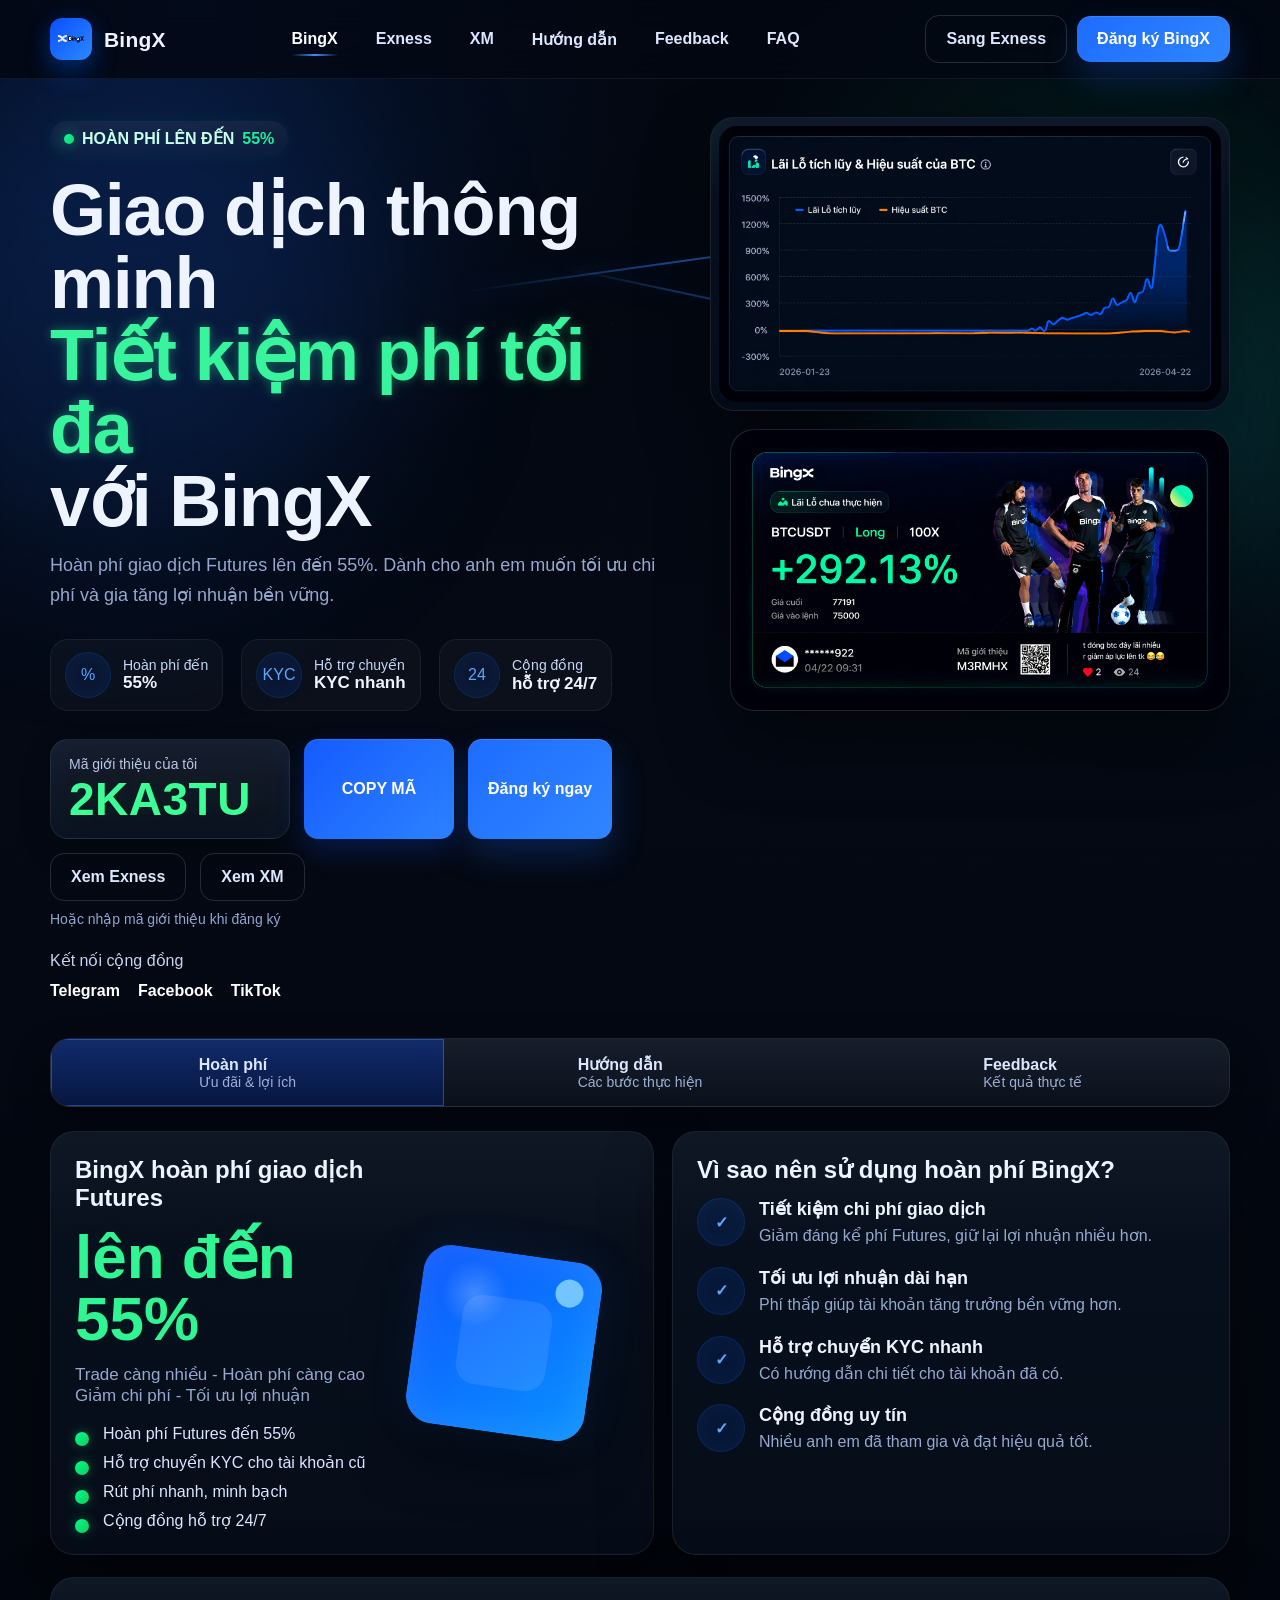
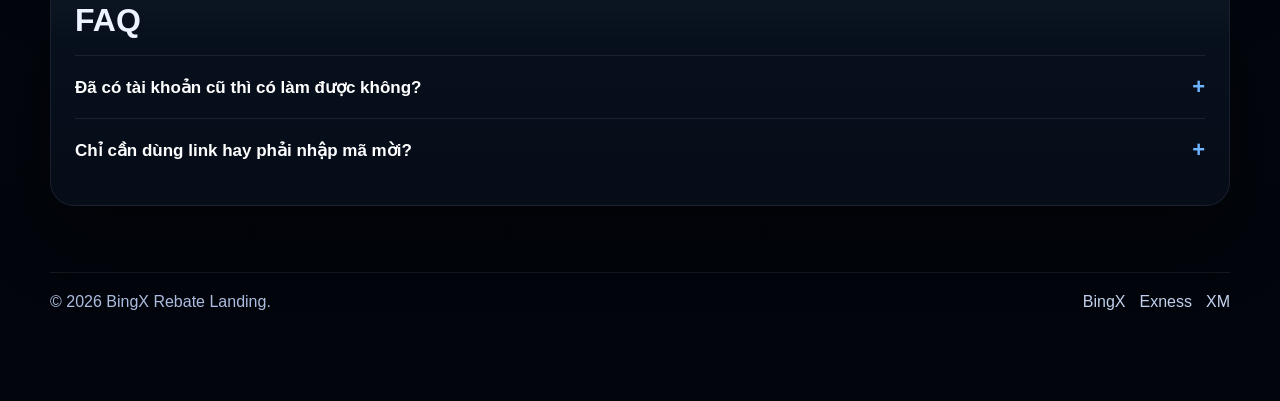
==== commit d34f50c8: "Update index.html" ====
--- a/index.html
+++ b/index.html
@@ -4,12 +4,9 @@
   <meta charset="UTF-8" />
   <meta name="viewport" content="width=device-width, initial-scale=1.0" />
   <title>BingX Hoàn Phí 55%</title>
-  <meta
-    name="description"
-    content="Landing page hoàn phí BingX 55%, có hướng dẫn chuyển KYC, feedback cộng đồng và hỗ trợ đăng ký."
-  />
   <link rel="stylesheet" href="style.css" />
 </head>
+
 <body class="theme-bingx">
   <div class="site-loader" id="siteLoader">
     <div class="loader-orb loader-orb-1"></div>
@@ -27,7 +24,7 @@
 
   <header class="topbar glass-nav">
     <div class="container nav">
-      <a href="index.html" class="brand" aria-label="BingX">
+      <a href="index.html" class="brand">
         <div class="brand-logo">
           <img src="assets/img/bing-x.svg" alt="BingX logo" />
         </div>
@@ -37,19 +34,14 @@
       <nav class="desktop-menu">
         <a href="index.html" class="active">BingX</a>
         <a href="exness.html">Exness</a>
+        <a href="xm.html">XM</a>
         <a href="#huong-dan">Hướng dẫn</a>
         <a href="#feedback">Feedback</a>
         <a href="#faq">FAQ</a>
-        <a href="#footer">Liên hệ</a>
       </nav>
 
       <div class="nav-actions">
-        <a
-          class="btn btn-outline switch-btn"
-          href="exness.html"
-        >
-          Sang Exness
-        </a>
+        <a class="btn btn-outline switch-btn" href="exness.html">Sang Exness</a>
 
         <a
           class="btn btn-primary desktop-register"
@@ -60,7 +52,7 @@
           Đăng ký BingX
         </a>
 
-        <button class="menu-toggle" id="menuToggle" type="button" aria-label="Mở menu">
+        <button class="menu-toggle" id="menuToggle" type="button">
           <span></span><span></span><span></span>
         </button>
       </div>
@@ -69,17 +61,11 @@
     <div class="mobile-menu" id="mobileMenu">
       <a href="index.html">BingX</a>
       <a href="exness.html">Exness</a>
+      <a href="xm.html">XM</a>
       <a href="#huong-dan">Hướng dẫn</a>
       <a href="#feedback">Feedback</a>
       <a href="#faq">FAQ</a>
-      <a href="#footer">Liên hệ</a>
-      <a
-        href="https://bingx.com/vi-vn/rewards/?ref=2KA3TU"
-        target="_blank"
-        rel="noopener noreferrer"
-      >
-        Đăng ký BingX
-      </a>
+      <a href="https://bingx.com/vi-vn/rewards/?ref=2KA3TU" target="_blank">Đăng ký BingX</a>
     </div>
   </header>
 
@@ -104,48 +90,23 @@
           </h1>
 
           <p class="hero-desc">
-            Hoàn phí giao dịch Futures lên đến 55%. Dành cho anh em muốn tối ưu
-            chi phí và gia tăng lợi nhuận bền vững.
+            Hoàn phí giao dịch Futures lên đến 55%. Dành cho anh em muốn tối ưu chi phí và gia tăng lợi nhuận bền vững.
           </p>
 
           <div class="hero-features">
             <div class="feature-item glass-soft reveal reveal-up delay-1">
-              <div class="feature-icon">
-                <svg viewBox="0 0 24 24" fill="none">
-                  <path d="M12 3L19 7V12C19 16.5 16.1 20.5 12 21C7.9 20.5 5 16.5 5 12V7L12 3Z" stroke="currentColor" stroke-width="2"/>
-                  <path d="M9.5 12.5L11.2 14.2L14.8 10.6" stroke="currentColor" stroke-width="2" stroke-linecap="round" stroke-linejoin="round"/>
-                </svg>
-              </div>
-              <div>
-                <span>Hoàn phí đến</span>
-                <strong>55%</strong>
-              </div>
+              <div class="feature-icon">%</div>
+              <div><span>Hoàn phí đến</span><strong>55%</strong></div>
             </div>
 
             <div class="feature-item glass-soft reveal reveal-up delay-2">
-              <div class="feature-icon">
-                <svg viewBox="0 0 24 24" fill="none">
-                  <path d="M12 12C14.7614 12 17 9.76142 17 7C17 4.23858 14.7614 2 12 2C9.23858 2 7 4.23858 7 7C7 9.76142 9.23858 12 12 12Z" stroke="currentColor" stroke-width="2"/>
-                  <path d="M4 22C4 18.6863 7.13401 16 11 16H13C16.866 16 20 18.6863 20 22" stroke="currentColor" stroke-width="2" stroke-linecap="round"/>
-                </svg>
-              </div>
-              <div>
-                <span>Hỗ trợ chuyển</span>
-                <strong>KYC nhanh</strong>
-              </div>
+              <div class="feature-icon">KYC</div>
+              <div><span>Hỗ trợ chuyển</span><strong>KYC nhanh</strong></div>
             </div>
 
             <div class="feature-item glass-soft reveal reveal-up delay-3">
-              <div class="feature-icon">
-                <svg viewBox="0 0 24 24" fill="none">
-                  <path d="M12 21C16.9706 21 21 16.9706 21 12C21 7.02944 16.9706 3 12 3C7.02944 3 3 7.02944 3 12C3 16.9706 7.02944 21 12 21Z" stroke="currentColor" stroke-width="2"/>
-                  <path d="M8.5 12.5L10.8 14.8L15.8 9.8" stroke="currentColor" stroke-width="2" stroke-linecap="round" stroke-linejoin="round"/>
-                </svg>
-              </div>
-              <div>
-                <span>Cộng đồng</span>
-                <strong>hỗ trợ 24/7</strong>
-              </div>
+              <div class="feature-icon">24</div>
+              <div><span>Cộng đồng</span><strong>hỗ trợ 24/7</strong></div>
             </div>
           </div>
 
@@ -155,13 +116,7 @@
               <strong id="inviteCode">2KA3TU</strong>
             </div>
 
-            <button class="btn btn-copy" id="copyBtn" type="button">
-              <svg viewBox="0 0 24 24" fill="none">
-                <rect x="9" y="9" width="10" height="10" rx="2" stroke="currentColor" stroke-width="2"/>
-                <path d="M15 9V7C15 5.9 14.1 5 13 5H7C5.9 5 5 5.9 5 7V13C5 14.1 5.9 15 7 15H9" stroke="currentColor" stroke-width="2" stroke-linecap="round"/>
-              </svg>
-              COPY MÃ
-            </button>
+            <button class="btn btn-copy" id="copyBtn" type="button">COPY MÃ</button>
 
             <a
               class="btn btn-primary btn-register"
@@ -173,6 +128,7 @@
             </a>
 
             <a class="btn btn-outline" href="exness.html">Xem Exness</a>
+            <a class="btn btn-outline" href="xm.html">Xem XM</a>
           </div>
 
           <p class="hero-note reveal reveal-up delay-3">Hoặc nhập mã giới thiệu khi đăng ký</p>
@@ -180,9 +136,9 @@
           <div class="social-row reveal reveal-up delay-3">
             <span>Kết nối cộng đồng</span>
             <div class="socials">
-              <a href="https://t.me/DuYiY" target="_blank" rel="noopener noreferrer" aria-label="Telegram">Telegram</a>
-              <a href="https://www.facebook.com/share/1Cu68jw2BE/" target="_blank" rel="noopener noreferrer" aria-label="Facebook">Facebook</a>
-              <a href="https://www.tiktok.com/@bch.tha.dng?_r=1&_t=ZS-95kLtwVce2u" target="_blank" rel="noopener noreferrer" aria-label="TikTok">TikTok</a>
+              <a href="https://t.me/DuYiY" target="_blank" rel="noopener noreferrer">Telegram</a>
+              <a href="https://www.facebook.com/share/1Cu68jw2BE/" target="_blank" rel="noopener noreferrer">Facebook</a>
+              <a href="https://www.tiktok.com/@bch.tha.dng?_r=1&_t=ZS-95kLtwVce2u" target="_blank" rel="noopener noreferrer">TikTok</a>
             </div>
           </div>
         </div>
@@ -191,11 +147,11 @@
           <div class="spotlight"></div>
 
           <div class="chart-card panel-card glow-animated glass-card">
-            <img src="assets/img/chart-btc.png" alt="Biểu đồ lãi lỗ tích lũy và hiệu suất BTC" />
+            <img src="assets/img/chart-btc.png" alt="Biểu đồ BTC" />
           </div>
 
           <div class="feedback-main-card floating-card panel-card glass-card reveal reveal-up delay-3">
-            <img src="assets/img/feedback-main.png" alt="Feedback lợi nhuận BingX chính" />
+            <img src="assets/img/feedback-main.png" alt="Feedback BingX" />
           </div>
         </div>
       </div>
@@ -205,24 +161,15 @@
       <div class="container">
         <div class="tab-nav glass-card reveal reveal-up">
           <button class="tab-btn active" data-tab="tab-hoanphi" type="button">
-            <span>
-              <strong>Hoàn phí</strong>
-              <small>Ưu đãi & lợi ích</small>
-            </span>
+            <span><strong>Hoàn phí</strong><small>Ưu đãi & lợi ích</small></span>
           </button>
 
           <button class="tab-btn" data-tab="tab-huongdan" type="button">
-            <span>
-              <strong>Hướng dẫn</strong>
-              <small>Các bước thực hiện</small>
-            </span>
+            <span><strong>Hướng dẫn</strong><small>Các bước thực hiện</small></span>
           </button>
 
           <button class="tab-btn" data-tab="tab-feedback" type="button">
-            <span>
-              <strong>Feedback</strong>
-              <small>Kết quả thực tế</small>
-            </span>
+            <span><strong>Feedback</strong><small>Kết quả thực tế</small></span>
           </button>
         </div>
 
@@ -233,10 +180,7 @@
                 <div class="card-content">
                   <h3>BingX hoàn phí giao dịch Futures</h3>
                   <h2>lên đến 55%</h2>
-                  <p>
-                    Trade càng nhiều - Hoàn phí càng cao<br />
-                    Giảm chi phí - Tối ưu lợi nhuận
-                  </p>
+                  <p>Trade càng nhiều - Hoàn phí càng cao<br />Giảm chi phí - Tối ưu lợi nhuận</p>
 
                   <ul class="check-list">
                     <li>Hoàn phí Futures đến 55%</li>
@@ -246,7 +190,7 @@
                   </ul>
                 </div>
 
-                <div class="cube-illustration" aria-hidden="true">
+                <div class="cube-illustration">
                   <div class="cube-box"></div>
                 </div>
               </div>
@@ -256,34 +200,22 @@
 
                 <div class="reason-block">
                   <div class="reason-icon">✓</div>
-                  <div>
-                    <strong>Tiết kiệm chi phí giao dịch</strong>
-                    <p>Giảm đáng kể phí Futures, giữ lại lợi nhuận nhiều hơn.</p>
-                  </div>
+                  <div><strong>Tiết kiệm chi phí giao dịch</strong><p>Giảm đáng kể phí Futures, giữ lại lợi nhuận nhiều hơn.</p></div>
                 </div>
 
                 <div class="reason-block">
                   <div class="reason-icon">✓</div>
-                  <div>
-                    <strong>Tối ưu lợi nhuận dài hạn</strong>
-                    <p>Phí thấp giúp tài khoản tăng trưởng bền vững hơn.</p>
-                  </div>
+                  <div><strong>Tối ưu lợi nhuận dài hạn</strong><p>Phí thấp giúp tài khoản tăng trưởng bền vững hơn.</p></div>
                 </div>
 
                 <div class="reason-block">
                   <div class="reason-icon">✓</div>
-                  <div>
-                    <strong>Hỗ trợ chuyển KYC nhanh</strong>
-                    <p>Có hướng dẫn chi tiết cho tài khoản đã có.</p>
-                  </div>
+                  <div><strong>Hỗ trợ chuyển KYC nhanh</strong><p>Có hướng dẫn chi tiết cho tài khoản đã có.</p></div>
                 </div>
 
                 <div class="reason-block">
                   <div class="reason-icon">✓</div>
-                  <div>
-                    <strong>Cộng đồng uy tín</strong>
-                    <p>Nhiều anh em đã tham gia và đạt hiệu quả tốt.</p>
-                  </div>
+                  <div><strong>Cộng đồng uy tín</strong><p>Nhiều anh em đã tham gia và đạt hiệu quả tốt.</p></div>
                 </div>
               </div>
             </div>
@@ -295,7 +227,7 @@
             <div class="guide-wrap panel-card glass-card reveal reveal-up">
               <h3>Hướng dẫn cho anh em đã có tài khoản BingX</h3>
 
-              <div class="guide-step reveal reveal-up delay-1">
+              <div class="guide-step">
                 <div class="step-number">B1</div>
                 <div class="step-text">
                   <strong>Đóng hết lệnh và rút hết $ ở tài khoản cũ.</strong>
@@ -303,7 +235,7 @@
                 </div>
               </div>
 
-              <div class="guide-step reveal reveal-up delay-2">
+              <div class="guide-step">
                 <div class="step-number">B2</div>
                 <div class="step-text">
                   <strong>Mở tài khoản mới bằng link:</strong>
@@ -314,7 +246,7 @@
                 </div>
               </div>
 
-              <div class="guide-step reveal reveal-up delay-3">
+              <div class="guide-step">
                 <div class="step-number">B3</div>
                 <div class="step-text">
                   <strong>Vào tài khoản cũ → Xác minh → Chuyển giao danh tính.</strong>
@@ -324,11 +256,10 @@
                 </div>
               </div>
 
-              <div class="video-box reveal reveal-up delay-3">
+              <div class="video-box">
                 <iframe
                   src="https://www.youtube.com/embed/cQvZfNLBQHQ"
                   title="Video hướng dẫn chuyển KYC BingX"
-                  allow="accelerometer; autoplay; clipboard-write; encrypted-media; gyroscope; picture-in-picture; web-share"
                   allowfullscreen
                 ></iframe>
               </div>
@@ -340,26 +271,19 @@
 
             <div class="feedback-section-title reveal reveal-up">
               <span></span>
-              <h3>FEEDBACK THỰC TẾ TỪ CỘNG ĐỒNG</h3>
+              <h3>FEEDBACK THỰC TẾ TỪ CỘNG ĐỒNG BINGX</h3>
               <span></span>
             </div>
 
             <div class="feedback-grid-wrap">
               <div class="feedback-grid-card panel-card glass-card reveal reveal-left">
-                <img src="assets/img/feedback-grid.jpg" alt="Tổng hợp feedback lợi nhuận BingX" />
+                <img src="assets/img/feedback-grid.jpg" alt="Feedback BingX" />
               </div>
 
               <div class="feedback-cta-card panel-card glass-card reveal reveal-right">
                 <h3>Bạn đã sẵn sàng tối ưu phí giao dịch?</h3>
-                <p>
-                  Tham gia cùng cộng đồng và nhận hoàn phí đến 55%
-                </p>
-                <a
-                  class="btn btn-primary full-width"
-                  href="https://bingx.com/vi-vn/rewards/?ref=2KA3TU"
-                  target="_blank"
-                  rel="noopener noreferrer"
-                >
+                <p>Tham gia cùng cộng đồng và nhận hoàn phí đến 55%</p>
+                <a class="btn btn-primary full-width" href="https://bingx.com/vi-vn/rewards/?ref=2KA3TU" target="_blank" rel="noopener noreferrer">
                   Đăng ký BingX ngay
                 </a>
               </div>
@@ -367,71 +291,17 @@
           </div>
         </div>
 
-        <div class="benefit-row">
-          <div class="benefit-item panel-card mini-panel glass-card reveal reveal-up delay-1">
-            <div class="benefit-icon">✓</div>
-            <div>
-              <strong>Hoàn phí đến 55%</strong>
-              <p>Giảm chi phí tối đa khi giao dịch Futures</p>
-            </div>
-          </div>
-
-          <div class="benefit-item panel-card mini-panel glass-card reveal reveal-up delay-2">
-            <div class="benefit-icon">✓</div>
-            <div>
-              <strong>Hỗ trợ chuyển KYC</strong>
-              <p>Hướng dẫn chi tiết, thao tác đơn giản</p>
-            </div>
-          </div>
-
-          <div class="benefit-item panel-card mini-panel glass-card reveal reveal-up delay-3">
-            <div class="benefit-icon">✓</div>
-            <div>
-              <strong>Rút phí nhanh chóng</strong>
-              <p>Minh bạch, rõ ràng, hỗ trợ 24/7</p>
-            </div>
-          </div>
-
-          <div class="benefit-item panel-card mini-panel glass-card reveal reveal-up delay-4">
-            <div class="benefit-icon">✓</div>
-            <div>
-              <strong>Cộng đồng uy tín</strong>
-              <p>Nhiều anh em giao dịch và đạt hiệu quả tốt</p>
-            </div>
-          </div>
-        </div>
-
         <section class="faq-section panel-card glass-card reveal reveal-up" id="faq">
           <h3>FAQ</h3>
 
           <div class="faq-item">
-            <button class="faq-question" type="button">
-              <span>Đã có tài khoản cũ thì có làm được không?</span>
-              <b>+</b>
-            </button>
-            <div class="faq-answer">
-              <p>Có. Bạn làm theo phần hướng dẫn chuyển KYC bên trên để chuyển sang tài khoản mới và nhận ưu đãi hoàn phí tốt hơn.</p>
-            </div>
+            <button class="faq-question" type="button"><span>Đã có tài khoản cũ thì có làm được không?</span><b>+</b></button>
+            <div class="faq-answer"><p>Có. Bạn làm theo phần hướng dẫn chuyển KYC bên trên.</p></div>
           </div>
 
           <div class="faq-item">
-            <button class="faq-question" type="button">
-              <span>Chỉ cần dùng link hay phải nhập mã mời?</span>
-              <b>+</b>
-            </button>
-            <div class="faq-answer">
-              <p>Dùng link là nhanh nhất. Nếu hệ thống hỏi mã thì nhập <strong>2KA3TU</strong>.</p>
-            </div>
-          </div>
-
-          <div class="faq-item">
-            <button class="faq-question" type="button">
-              <span>Có hỗ trợ nếu tôi chưa biết chuyển KYC không?</span>
-              <b>+</b>
-            </button>
-            <div class="faq-answer">
-              <p>Có. Bạn có thể xem video, đọc bài hướng dẫn hoặc liên hệ qua Telegram / Facebook / TikTok.</p>
-            </div>
+            <button class="faq-question" type="button"><span>Chỉ cần dùng link hay phải nhập mã mời?</span><b>+</b></button>
+            <div class="faq-answer"><p>Dùng link là nhanh nhất. Nếu hệ thống hỏi mã thì nhập <strong>2KA3TU</strong>.</p></div>
           </div>
         </section>
       </div>
@@ -440,22 +310,17 @@
 
   <footer class="footer" id="footer">
     <div class="container footer-inner">
-      <p>© 2026 BingX Rebate Landing. All rights reserved.</p>
+      <p>© 2026 BingX Rebate Landing.</p>
       <div class="footer-links">
         <a href="index.html">BingX</a>
         <a href="exness.html">Exness</a>
-        <a href="#faq">FAQ</a>
+        <a href="xm.html">XM</a>
       </div>
     </div>
   </footer>
 
   <div class="mobile-sticky-cta">
-    <a
-      class="btn btn-primary full-width"
-      href="https://bingx.com/vi-vn/rewards/?ref=2KA3TU"
-      target="_blank"
-      rel="noopener noreferrer"
-    >
+    <a class="btn btn-primary full-width" href="https://bingx.com/vi-vn/rewards/?ref=2KA3TU" target="_blank" rel="noopener noreferrer">
       Đăng ký BingX ngay
     </a>
   </div>
--- a/style.css
+++ b/style.css
@@ -5,32 +5,19 @@
   --card:#07111f;
   --card-2:#0a1628;
   --stroke:rgba(255,255,255,.08);
-  --stroke-strong:rgba(87,154,255,.22);
   --text:#eef4ff;
   --muted:#95a8cf;
   --blue:#1e6cff;
   --blue-2:#2f86ff;
-  --blue-3:#74b7ff;
   --green:#19f19a;
-  --green-2:#0fd974;
-  --cyan:#28d7ff;
   --shadow:0 30px 70px rgba(0,0,0,.45);
   --shadow-soft:0 18px 40px rgba(0,0,0,.28);
   --radius:24px;
-  --radius-sm:16px;
   --max:1180px;
 }
 
-*{
-  margin:0;
-  padding:0;
-  box-sizing:border-box;
-}
-
-html{
-  scroll-behavior:smooth;
-}
-
+*{margin:0;padding:0;box-sizing:border-box}
+html{scroll-behavior:smooth}
 body{
   font-family:Arial, Helvetica, sans-serif;
   color:var(--text);
@@ -41,7 +28,41 @@
   overflow-x:hidden;
 }
 
-/* ===== LOADER ===== */
+a{text-decoration:none;color:inherit}
+img{display:block;max-width:100%}
+button{font:inherit}
+
+.page-bg{
+  position:fixed;
+  inset:0;
+  z-index:-2;
+  pointer-events:none;
+  background-image:
+    linear-gradient(rgba(41,104,255,.045) 1px, transparent 1px),
+    linear-gradient(90deg, rgba(41,104,255,.045) 1px, transparent 1px);
+  background-size:48px 48px;
+  mask-image:linear-gradient(to bottom, rgba(255,255,255,.22), transparent 78%);
+}
+
+.page-noise{
+  position:fixed;
+  inset:0;
+  z-index:-1;
+  pointer-events:none;
+  opacity:.05;
+  background-image:
+    radial-gradient(circle at 20% 20%, white .6px, transparent .8px),
+    radial-gradient(circle at 80% 40%, white .6px, transparent .8px),
+    radial-gradient(circle at 40% 80%, white .6px, transparent .8px);
+  background-size:120px 120px,160px 160px,180px 180px;
+}
+
+.container{
+  width:min(var(--max), calc(100% - 28px));
+  margin:0 auto;
+}
+
+/* loader */
 .site-loader{
   position:fixed;
   inset:0;
@@ -55,118 +76,32 @@
   overflow:hidden;
   transition:opacity .5s ease, visibility .5s ease;
 }
-
-.site-loader.hide{
-  opacity:0;
-  visibility:hidden;
-}
-
+.site-loader.hide{opacity:0;visibility:hidden}
 .loader-orb{
   position:absolute;
   border-radius:50%;
   filter:blur(70px);
   animation:floatOrb 6s ease-in-out infinite;
 }
-
 .loader-orb-1{
-  width:280px;
-  height:280px;
-  background:rgba(30,108,255,.22);
-  left:20%;
-  top:24%;
-}
-
+  width:280px;height:280px;background:rgba(30,108,255,.22);left:20%;top:24%;
+}
 .loader-orb-2{
-  width:260px;
-  height:260px;
-  background:rgba(25,241,154,.12);
-  right:20%;
-  bottom:24%;
-  animation-delay:1.2s;
-}
-
-.loader-center{
-  position:relative;
-  z-index:2;
-  text-align:center;
-}
-
+  width:260px;height:260px;background:rgba(25,241,154,.12);right:20%;bottom:24%;animation-delay:1.2s;
+}
+.loader-center{position:relative;z-index:2;text-align:center}
 .loader-logo{
-  width:90px;
-  height:90px;
-  margin:0 auto 16px;
-  border-radius:24px;
-  display:grid;
-  place-items:center;
-  background:rgba(255,255,255,.06);
-  border:1px solid rgba(255,255,255,.12);
-  backdrop-filter:blur(16px);
-  box-shadow:
-    0 20px 40px rgba(0,0,0,.25),
-    inset 0 1px 0 rgba(255,255,255,.08);
+  width:90px;height:90px;margin:0 auto 16px;border-radius:24px;display:grid;place-items:center;
+  background:rgba(255,255,255,.06);border:1px solid rgba(255,255,255,.12);backdrop-filter:blur(16px);
+  box-shadow:0 20px 40px rgba(0,0,0,.25), inset 0 1px 0 rgba(255,255,255,.08);
   animation:loaderPulse 1.8s ease-in-out infinite;
 }
-
-.loader-logo img{
-  width:42px;
-  height:42px;
-  object-fit:contain;
-  filter:brightness(10);
-}
-
-.loader-center p{
-  color:#d7e6ff;
-  font-weight:700;
-  letter-spacing:.3px;
-}
-
-@keyframes loaderPulse{
-  0%,100%{transform:scale(1)}
-  50%{transform:scale(1.07)}
-}
-
-@keyframes floatOrb{
-  0%,100%{transform:translateY(0)}
-  50%{transform:translateY(-18px)}
-}
-
-/* ===== BACKGROUNDS ===== */
-.page-bg{
-  position:fixed;
-  inset:0;
-  z-index:-2;
-  pointer-events:none;
-  background-image:
-    linear-gradient(rgba(41,104,255,.045) 1px, transparent 1px),
-    linear-gradient(90deg, rgba(41,104,255,.045) 1px, transparent 1px);
-  background-size:48px 48px;
-  mask-image:linear-gradient(to bottom, rgba(255,255,255,.22), transparent 78%);
-}
-
-.page-noise{
-  position:fixed;
-  inset:0;
-  z-index:-1;
-  pointer-events:none;
-  opacity:.05;
-  background-image:
-    radial-gradient(circle at 20% 20%, white 0.6px, transparent 0.8px),
-    radial-gradient(circle at 80% 40%, white 0.6px, transparent 0.8px),
-    radial-gradient(circle at 40% 80%, white 0.6px, transparent 0.8px);
-  background-size:120px 120px, 160px 160px, 180px 180px;
-}
-
-/* ===== GLOBAL ===== */
-a{color:inherit;text-decoration:none}
-img{display:block;max-width:100%}
-button{font:inherit}
-
-.container{
-  width:min(var(--max), calc(100% - 28px));
-  margin:0 auto;
-}
-
-/* ===== GLASS ===== */
+.loader-logo img{width:42px;height:42px;object-fit:contain;filter:brightness(10)}
+.loader-center p{color:#d7e6ff;font-weight:700;letter-spacing:.3px}
+@keyframes loaderPulse{0%,100%{transform:scale(1)}50%{transform:scale(1.07)}}
+@keyframes floatOrb{0%,100%{transform:translateY(0)}50%{transform:translateY(-18px)}}
+
+/* glass */
 .glass-card{
   backdrop-filter:blur(14px);
   -webkit-backdrop-filter:blur(14px);
@@ -174,9 +109,7 @@
     linear-gradient(180deg, rgba(255,255,255,.06), rgba(255,255,255,.02)),
     linear-gradient(180deg, rgba(8,17,31,.94), rgba(6,13,25,.96));
   border:1px solid rgba(255,255,255,.08);
-  box-shadow:
-    0 24px 60px rgba(0,0,0,.35),
-    inset 0 1px 0 rgba(255,255,255,.05);
+  box-shadow:0 24px 60px rgba(0,0,0,.35), inset 0 1px 0 rgba(255,255,255,.05);
 }
 
 .glass-soft{
@@ -187,8 +120,7 @@
 
 .glass-pill{
   backdrop-filter:blur(12px);
-  background:
-    linear-gradient(180deg, rgba(255,255,255,.06), rgba(255,255,255,.02));
+  background:linear-gradient(180deg, rgba(255,255,255,.06), rgba(255,255,255,.02));
 }
 
 .glass-nav{
@@ -196,61 +128,7 @@
   -webkit-backdrop-filter:blur(18px);
 }
 
-/* ===== PANELS ===== */
-.panel-card{
-  position:relative;
-  background:
-    linear-gradient(180deg, rgba(8,17,31,.96) 0%, rgba(6,13,25,.98) 100%);
-  border:1px solid var(--stroke);
-  box-shadow:var(--shadow);
-  overflow:hidden;
-}
-
-.panel-card::before{
-  content:"";
-  position:absolute;
-  inset:0;
-  pointer-events:none;
-  background:
-    linear-gradient(180deg, rgba(255,255,255,.03), transparent 28%);
-}
-
-.mini-panel{
-  background:
-    linear-gradient(180deg, rgba(8,17,31,.92) 0%, rgba(6,13,25,.95) 100%);
-}
-
-/* ===== MOVING GLOW ===== */
-.glow-animated{
-  position:relative;
-  overflow:hidden;
-}
-
-.glow-animated::after{
-  content:"";
-  position:absolute;
-  top:-40%;
-  left:-60%;
-  width:55%;
-  height:180%;
-  transform:rotate(18deg);
-  background:linear-gradient(
-    90deg,
-    transparent,
-    rgba(47,134,255,.16),
-    rgba(25,241,154,.12),
-    transparent
-  );
-  animation:glowSweep 6s linear infinite;
-  pointer-events:none;
-}
-
-@keyframes glowSweep{
-  0%{left:-60%}
-  100%{left:130%}
-}
-
-/* ===== NAV ===== */
+/* nav */
 .topbar{
   position:sticky;
   top:0;
@@ -281,22 +159,13 @@
   background:linear-gradient(135deg, #0a4fff, #2c88ff);
   display:grid;
   place-items:center;
-  box-shadow:
-    0 14px 26px rgba(0,102,255,.28),
-    0 0 22px rgba(0,102,255,.18);
-}
-
+  box-shadow:0 14px 26px rgba(0,102,255,.28), 0 0 22px rgba(0,102,255,.18);
+}
 .brand-logo img{
-  width:26px;
-  height:26px;
-  object-fit:contain;
-  filter:brightness(10);
-}
-
+  width:26px;height:26px;object-fit:contain;filter:brightness(10);
+}
 .brand-text{
-  font-size:21px;
-  line-height:1;
-  letter-spacing:.2px;
+  font-size:21px;line-height:1;letter-spacing:.2px;
 }
 
 .desktop-menu{
@@ -313,21 +182,13 @@
   transition:.22s ease;
   position:relative;
 }
-
 .desktop-menu a:hover,
-.desktop-menu a.active{
-  color:#fff;
-}
-
+.desktop-menu a.active{color:#fff}
 .desktop-menu a.active::after,
 .desktop-menu a:hover::after{
   content:"";
   position:absolute;
-  left:14px;
-  right:14px;
-  bottom:2px;
-  height:2px;
-  border-radius:999px;
+  left:14px;right:14px;bottom:2px;height:2px;border-radius:999px;
   background:linear-gradient(90deg, transparent, #3f8dff, transparent);
 }
 
@@ -337,7 +198,7 @@
   gap:10px;
 }
 
-/* ===== BUTTONS ===== */
+/* buttons */
 .btn{
   border:none;
   cursor:pointer;
@@ -353,12 +214,6 @@
   position:relative;
   overflow:hidden;
 }
-
-.btn svg{
-  width:18px;
-  height:18px;
-}
-
 .btn::before{
   content:"";
   position:absolute;
@@ -366,145 +221,81 @@
   background:linear-gradient(120deg, transparent, rgba(255,255,255,.25), transparent);
   opacity:0;
 }
-
 .btn:hover::before{
   opacity:1;
   animation:btnGlow 1s linear;
 }
-
-@keyframes btnGlow{
-  from{transform:translateX(-120%)}
-  to{transform:translateX(120%)}
-}
+@keyframes btnGlow{from{transform:translateX(-120%)}to{transform:translateX(120%)}}
 
 .btn-primary{
   color:#fff;
   background:linear-gradient(135deg, var(--blue), var(--blue-2));
-  box-shadow:
-    0 16px 34px rgba(27,110,255,.24),
-    inset 0 1px 0 rgba(255,255,255,.12);
-}
-
-.btn-primary:hover{
-  transform:translateY(-2px);
-  filter:brightness(1.05);
-}
+  box-shadow:0 16px 34px rgba(27,110,255,.24), inset 0 1px 0 rgba(255,255,255,.12);
+}
+.btn-primary:hover{transform:translateY(-2px);filter:brightness(1.05)}
 
 .btn-copy{
   color:#fff;
   min-width:150px;
   background:linear-gradient(135deg, #155bff, #2d82ff);
-  box-shadow:
-    0 12px 28px rgba(17,85,255,.22),
-    inset 0 1px 0 rgba(255,255,255,.1);
-}
-
-.btn-copy:hover{
-  transform:translateY(-1px);
-  filter:brightness(1.06);
-}
-
-/* ===== MOBILE MENU ===== */
+  box-shadow:0 12px 28px rgba(17,85,255,.22), inset 0 1px 0 rgba(255,255,255,.1);
+}
+.btn-copy:hover{transform:translateY(-1px);filter:brightness(1.06)}
+
+.btn-outline{
+  background:transparent;
+  color:#dce7ff;
+  border:1px solid rgba(255,255,255,.14);
+}
+.btn-outline:hover{
+  background:rgba(255,255,255,.04);
+}
+
+.switch-btn{
+  display:inline-flex;
+}
+
+/* mobile */
 .menu-toggle{
   display:none;
-  width:44px;
-  height:44px;
-  border-radius:12px;
-  border:1px solid var(--stroke);
-  background:rgba(255,255,255,.04);
-  cursor:pointer;
-  align-items:center;
-  justify-content:center;
-  flex-direction:column;
-  gap:4px;
-}
-
-.menu-toggle span{
-  width:18px;
-  height:2px;
-  background:#fff;
-  border-radius:999px;
-  display:block;
-}
+  width:44px;height:44px;border-radius:12px;border:1px solid var(--stroke);
+  background:rgba(255,255,255,.04);cursor:pointer;align-items:center;justify-content:center;flex-direction:column;gap:4px;
+}
+.menu-toggle span{width:18px;height:2px;background:#fff;border-radius:999px;display:block}
 
 .mobile-menu{
   display:none;
   border-top:1px solid rgba(255,255,255,.06);
   padding:10px 14px 14px;
 }
-
-.mobile-menu.open{
-  display:grid;
-  gap:8px;
-}
-
+.mobile-menu.open{display:grid;gap:8px}
 .mobile-menu a{
-  padding:12px 14px;
-  border-radius:12px;
-  background:rgba(255,255,255,.03);
-  color:#dce7ff;
-  font-weight:600;
-}
-
-/* ===== HERO ===== */
+  padding:12px 14px;border-radius:12px;background:rgba(255,255,255,.03);color:#dce7ff;font-weight:600;
+}
+
+/* hero */
 .hero{
   position:relative;
   padding:32px 0 28px;
   overflow:hidden;
 }
-
 .hero-neon{
-  position:absolute;
-  border-radius:50%;
-  filter:blur(90px);
-  pointer-events:none;
-}
-
-.hero-neon-1{
-  width:520px;
-  height:520px;
-  left:-140px;
-  top:-40px;
-  background:rgba(30,108,255,.16);
-}
-
-.hero-neon-2{
-  width:420px;
-  height:420px;
-  right:-100px;
-  top:120px;
-  background:rgba(25,241,154,.09);
-}
-
+  position:absolute;border-radius:50%;filter:blur(90px);pointer-events:none;
+}
+.hero-neon-1{width:520px;height:520px;left:-140px;top:-40px;background:rgba(30,108,255,.16)}
+.hero-neon-2{width:420px;height:420px;right:-100px;top:120px;background:rgba(25,241,154,.09)}
 .hero-line{
-  position:absolute;
-  height:2px;
-  border-radius:999px;
-  background:linear-gradient(90deg, transparent, rgba(47,134,255,.9), transparent);
-  box-shadow:0 0 24px rgba(47,134,255,.28);
-  pointer-events:none;
-}
-
+  position:absolute;height:2px;border-radius:999px;background:linear-gradient(90deg, transparent, rgba(47,134,255,.9), transparent);
+  box-shadow:0 0 24px rgba(47,134,255,.28);pointer-events:none;
+}
 .hero-line-1{
-  width:58%;
-  left:36%;
-  top:160px;
-  transform:rotate(-8deg);
-  animation:lineMove 6s ease-in-out infinite;
-}
-
+  width:58%;left:36%;top:160px;transform:rotate(-8deg);animation:lineMove 6s ease-in-out infinite;
+}
 .hero-line-2{
-  width:46%;
-  left:44%;
-  top:250px;
-  transform:rotate(12deg);
-  animation:lineMove 7s ease-in-out infinite reverse;
-}
-
-@keyframes lineMove{
-  0%,100%{opacity:.55;transform:translateX(0) rotate(-8deg)}
-  50%{opacity:1;transform:translateX(-18px) rotate(-8deg)}
-}
+  width:46%;left:44%;top:250px;transform:rotate(12deg);animation:lineMove2 7s ease-in-out infinite reverse;
+}
+@keyframes lineMove{0%,100%{opacity:.55;transform:translateX(0) rotate(-8deg)}50%{opacity:1;transform:translateX(-18px) rotate(-8deg)}}
+@keyframes lineMove2{0%,100%{opacity:.55;transform:translateX(0) rotate(12deg)}50%{opacity:1;transform:translateX(18px) rotate(12deg)}}
 
 .hero-grid{
   display:grid;
@@ -513,9 +304,7 @@
   align-items:start;
 }
 
-.hero-left{
-  padding-top:10px;
-}
+.hero-left{padding-top:10px}
 
 .hero-badge{
   display:inline-flex;
@@ -528,17 +317,9 @@
   margin-bottom:18px;
   box-shadow:0 0 18px rgba(0,255,154,.06);
 }
-
-.hero-badge strong{
-  color:var(--green);
-}
-
+.hero-badge strong{color:var(--green)}
 .hero-badge .dot{
-  width:10px;
-  height:10px;
-  border-radius:50%;
-  background:linear-gradient(135deg, #00ff9a, #21d06c);
-  box-shadow:0 0 14px rgba(0,255,154,.55);
+  width:10px;height:10px;border-radius:50%;background:linear-gradient(135deg, #00ff9a, #21d06c);box-shadow:0 0 14px rgba(0,255,154,.55);
 }
 
 .hero-left h1{
@@ -548,299 +329,140 @@
   letter-spacing:-1.2px;
   margin-bottom:12px;
 }
-
 .hero-left h1 span{
   color:#37f49d;
-  text-shadow:
-    0 0 10px rgba(55,244,157,.35),
-    0 0 22px rgba(55,244,157,.1);
+  text-shadow:0 0 10px rgba(55,244,157,.35), 0 0 22px rgba(55,244,157,.1);
 }
 
 .hero-desc{
-  max-width:620px;
-  color:var(--muted);
-  font-size:18px;
-  line-height:1.7;
+  max-width:620px;color:var(--muted);font-size:18px;line-height:1.7;
 }
 
 .hero-features{
-  display:flex;
-  gap:18px;
-  flex-wrap:wrap;
-  margin:28px 0;
-}
-
+  display:flex;gap:18px;flex-wrap:wrap;margin:28px 0;
+}
 .feature-item{
-  display:flex;
-  align-items:center;
-  gap:12px;
-  min-width:165px;
-  padding:12px 14px;
-  border-radius:18px;
-}
-
+  display:flex;align-items:center;gap:12px;min-width:165px;padding:12px 14px;border-radius:18px;
+}
 .feature-icon{
-  width:46px;
-  height:46px;
-  border-radius:50%;
-  background:rgba(0,92,255,.1);
-  border:1px solid rgba(0,120,255,.18);
-  display:grid;
-  place-items:center;
-  color:#5da6ff;
-  flex:0 0 auto;
-  box-shadow:inset 0 0 20px rgba(49,119,255,.06);
-}
-
-.feature-icon svg{
-  width:22px;
-  height:22px;
-}
-
-.feature-item span{
-  display:block;
-  color:#c7d7f7;
-  font-size:14px;
-}
-
-.feature-item strong{
-  display:block;
-  font-size:17px;
-}
+  width:46px;height:46px;border-radius:50%;background:rgba(0,92,255,.1);border:1px solid rgba(0,120,255,.18);
+  display:grid;place-items:center;color:#5da6ff;flex:0 0 auto;box-shadow:inset 0 0 20px rgba(49,119,255,.06);
+}
+.feature-item span{display:block;color:#c7d7f7;font-size:14px}
+.feature-item strong{display:block;font-size:17px}
 
 .hero-actions{
-  display:flex;
-  align-items:stretch;
-  gap:14px;
-  flex-wrap:wrap;
-}
-
+  display:flex;align-items:stretch;gap:14px;flex-wrap:wrap;
+}
 .code-box{
-  min-width:240px;
-  padding:16px 18px;
-  border-radius:18px;
-  display:flex;
-  flex-direction:column;
-  justify-content:center;
-  box-shadow:
-    inset 0 0 36px rgba(26,99,255,.05),
-    0 14px 30px rgba(0,0,0,.18);
-}
-
-.code-box span{
-  color:#b8c7e6;
-  font-size:14px;
-  margin-bottom:4px;
-}
-
+  min-width:240px;padding:16px 18px;border-radius:18px;display:flex;flex-direction:column;justify-content:center;
+  box-shadow:inset 0 0 36px rgba(26,99,255,.05), 0 14px 30px rgba(0,0,0,.18);
+}
+.code-box span{color:#b8c7e6;font-size:14px;margin-bottom:4px}
 .code-box strong{
-  color:#3cff95;
-  font-size:46px;
-  line-height:1;
-  font-weight:900;
-  letter-spacing:.5px;
-  text-shadow:0 0 18px rgba(60,255,149,.06);
-}
-
-.btn-register{
-  min-width:260px;
-  font-size:18px;
-}
-
-.hero-note{
-  margin-top:10px;
-  color:#92a6ce;
-  font-size:14px;
-}
-
-.social-row{
-  margin-top:24px;
-}
-
-.social-row > span{
-  display:block;
-  color:#c6d5f3;
-  margin-bottom:12px;
-}
-
-.socials{
-  display:flex;
-  gap:18px;
-  flex-wrap:wrap;
-}
-
+  color:#3cff95;font-size:46px;line-height:1;font-weight:900;letter-spacing:.5px;text-shadow:0 0 18px rgba(60,255,149,.06);
+}
+.hero-note{margin-top:10px;color:#92a6ce;font-size:14px}
+
+.social-row{margin-top:24px}
+.social-row > span{display:block;color:#c6d5f3;margin-bottom:12px}
+.socials{display:flex;gap:18px;flex-wrap:wrap}
 .socials a{
-  display:inline-flex;
-  align-items:center;
-  gap:10px;
-  color:#fff;
-  font-weight:700;
-  transition:.2s ease;
-}
-
-.socials a svg{
-  width:22px;
-  height:22px;
-}
-
-.socials a:hover{
-  color:#6cb1ff;
-}
-
-/* ===== HERO RIGHT ===== */
+  display:inline-flex;align-items:center;gap:10px;color:#fff;font-weight:700;transition:.2s ease;
+}
+.socials a:hover{color:#6cb1ff}
+
 .hero-right{
-  position:relative;
-  padding-top:6px;
-}
-
+  position:relative;padding-top:6px;
+}
 .spotlight{
-  position:absolute;
-  width:520px;
-  height:520px;
-  right:-120px;
-  top:40px;
-  border-radius:50%;
-  background:radial-gradient(circle, rgba(0,140,255,.22), transparent 60%);
-  filter:blur(90px);
-  z-index:-1;
-  pointer-events:none;
+  position:absolute;width:520px;height:520px;right:-120px;top:40px;border-radius:50%;
+  background:radial-gradient(circle, rgba(0,140,255,.22), transparent 60%);filter:blur(90px);z-index:-1;pointer-events:none;
 }
 
 .chart-card,
 .feedback-main-card{
-  border-radius:24px;
-  overflow:hidden;
-  background:#050d19;
-  box-shadow:var(--shadow);
-  transition:transform .35s ease, box-shadow .35s ease;
-}
-
-.chart-card{
-  margin-left:auto;
-  max-width:520px;
-  padding:8px;
-}
-
+  border-radius:24px;overflow:hidden;background:#050d19;box-shadow:var(--shadow);transition:transform .35s ease, box-shadow .35s ease;
+}
+.chart-card{margin-left:auto;max-width:520px;padding:8px}
 .chart-card img{
-  width:100%;
-  border-radius:18px;
-  display:block;
-  box-shadow:
-    0 14px 34px rgba(0,0,0,.28),
-    0 0 32px rgba(37,123,255,.08);
-  filter:contrast(1.04) brightness(1.01) saturate(1.02);
-  transition:transform .45s ease;
-}
-
-.feedback-main-card{
-  margin-top:18px;
-  max-width:500px;
-  margin-left:auto;
-}
-
+  width:100%;border-radius:18px;box-shadow:0 14px 34px rgba(0,0,0,.28), 0 0 32px rgba(37,123,255,.08);
+  filter:contrast(1.04) brightness(1.01) saturate(1.02);transition:transform .45s ease;
+}
+.feedback-main-card{margin-top:18px;max-width:500px;margin-left:auto}
 .feedback-main-card img{
-  width:100%;
-  display:block;
-  border-radius:24px;
-  box-shadow:
-    0 22px 44px rgba(0,0,0,.45),
-    0 0 40px rgba(0,255,170,.05);
-  filter:contrast(1.04) brightness(1.03) saturate(1.03);
-  transition:transform .45s ease;
-}
-
-.floating-card{
-  transform:perspective(1200px) rotate(-4.5deg) translateY(8px);
-}
+  width:100%;border-radius:24px;box-shadow:0 22px 44px rgba(0,0,0,.45), 0 0 40px rgba(0,255,170,.05);
+  filter:contrast(1.04) brightness(1.03) saturate(1.03);transition:transform .45s ease;
+}
+.floating-card{transform:perspective(1200px) rotate(-4.5deg) translateY(8px)}
 
 .chart-card:hover,
 .feedback-main-card:hover,
 .panel-card:hover{
   transform:translateY(-6px);
-  box-shadow:
-    0 40px 80px rgba(0,0,0,.5),
-    0 0 40px rgba(0,120,255,.1);
-}
-
+  box-shadow:0 40px 80px rgba(0,0,0,.5), 0 0 40px rgba(0,120,255,.1);
+}
 .chart-card:hover img,
 .feedback-main-card:hover img,
 .panel-card:hover img{
   transform:scale(1.025);
 }
 
-/* ===== TABS ===== */
-.tab-section{
-  padding:10px 0 40px;
-}
-
+.glow-animated{
+  position:relative;overflow:hidden;
+}
+.glow-animated::after{
+  content:"";
+  position:absolute;top:-40%;left:-60%;width:55%;height:180%;transform:rotate(18deg);
+  background:linear-gradient(90deg, transparent, rgba(47,134,255,.16), rgba(25,241,154,.12), transparent);
+  animation:glowSweep 6s linear infinite;pointer-events:none;
+}
+@keyframes glowSweep{0%{left:-60%}100%{left:130%}}
+
+/* tabs */
+.tab-section{padding:10px 0 40px}
 .tab-nav{
-  display:grid;
-  grid-template-columns:repeat(3,1fr);
-  border:1px solid rgba(255,255,255,.08);
-  border-radius:20px;
-  overflow:hidden;
-  margin-bottom:24px;
-  box-shadow:var(--shadow-soft);
-}
-
+  display:grid;grid-template-columns:repeat(3,1fr);border:1px solid rgba(255,255,255,.08);
+  border-radius:20px;overflow:hidden;margin-bottom:24px;box-shadow:var(--shadow-soft);
+}
+.exness-tab-nav{
+  grid-template-columns:repeat(5,1fr);
+}
 .tab-btn{
-  border:none;
-  background:transparent;
-  color:#dce7ff;
-  padding:16px 18px;
-  display:flex;
-  align-items:center;
-  justify-content:center;
-  gap:12px;
-  cursor:pointer;
-  transition:.25s ease;
-}
-
-.tab-btn svg{
-  width:22px;
-  height:22px;
-}
-
-.tab-btn span{
-  display:flex;
-  flex-direction:column;
-  align-items:flex-start;
-  text-align:left;
-}
-
-.tab-btn small{
-  color:#9db0d6;
-  font-size:14px;
-}
-
+  border:none;background:transparent;color:#dce7ff;padding:16px 18px;display:flex;align-items:center;justify-content:center;
+  gap:12px;cursor:pointer;transition:.25s ease;
+}
+.tab-btn span{display:flex;flex-direction:column;align-items:flex-start;text-align:left}
+.tab-btn small{color:#9db0d6;font-size:14px}
 .tab-btn.active{
   background:linear-gradient(180deg, rgba(13,43,115,.88), rgba(8,24,68,.92));
-  box-shadow:
-    inset 0 0 0 1px rgba(59,134,255,.45),
-    inset 0 12px 20px rgba(255,255,255,.02);
-}
-
-.tab-panel{
-  display:none;
-  animation:fadeUp .28s ease;
-}
-
-.tab-panel.active{
-  display:block;
-}
-
-@keyframes fadeUp{
-  from{opacity:0;transform:translateY(10px)}
-  to{opacity:1;transform:translateY(0)}
-}
+  box-shadow:inset 0 0 0 1px rgba(59,134,255,.45), inset 0 12px 20px rgba(255,255,255,.02);
+}
+
+.tab-panel{display:none;animation:fadeUp .28s ease}
+.tab-panel.active{display:block}
+@keyframes fadeUp{from{opacity:0;transform:translateY(10px)}to{opacity:1;transform:translateY(0)}}
 
 .grid-2{
-  display:grid;
-  grid-template-columns:1.04fr .96fr;
-  gap:18px;
-}
-
-/* ===== CONTENT ===== */
+  display:grid;grid-template-columns:1.04fr .96fr;gap:18px;
+}
+
+/* content */
+.panel-card{
+  position:relative;
+  background:linear-gradient(180deg, rgba(8,17,31,.96) 0%, rgba(6,13,25,.98) 100%);
+  border:1px solid var(--stroke);
+  box-shadow:var(--shadow);
+  overflow:hidden;
+}
+.panel-card::before{
+  content:"";
+  position:absolute;inset:0;pointer-events:none;background:linear-gradient(180deg, rgba(255,255,255,.03), transparent 28%);
+}
+.mini-panel{
+  background:linear-gradient(180deg, rgba(8,17,31,.92) 0%, rgba(6,13,25,.95) 100%);
+}
+
 .info-card,
 .guide-wrap,
 .feedback-grid-card,
@@ -848,460 +470,355 @@
 .faq-section{
   border-radius:24px;
 }
-
-.info-card{
-  padding:24px;
-}
+.info-card{padding:24px}
 
 .big-card{
-  display:grid;
-  grid-template-columns:1.08fr .92fr;
-  gap:10px;
-  align-items:center;
-}
-
-.card-content h3{
-  font-size:28px;
-  font-weight:700;
-}
-
+  display:grid;grid-template-columns:1.08fr .92fr;gap:10px;align-items:center;
+}
+
+.card-content h3{font-size:28px;font-weight:700}
 .card-content h2{
-  font-size:62px;
-  color:#30f593;
-  line-height:1;
-  margin:10px 0 14px;
-  text-shadow:0 0 24px rgba(48,245,147,.06);
-}
-
-.card-content p{
-  color:var(--muted);
-  font-size:17px;
-  margin-bottom:18px;
-}
-
-.check-list{
-  display:grid;
-  gap:10px;
-  list-style:none;
-}
-
+  font-size:62px;color:#30f593;line-height:1;margin:10px 0 14px;text-shadow:0 0 24px rgba(48,245,147,.06);
+}
+.card-content p{color:var(--muted);font-size:17px;margin-bottom:18px}
+
+.check-list{display:grid;gap:10px;list-style:none}
 .check-list li{
+  position:relative;padding-left:28px;color:#dce7ff;
+}
+.check-list li::before{
+  content:"";position:absolute;left:0;top:8px;width:14px;height:14px;border-radius:50%;
+  background:linear-gradient(135deg, #00ff8a, #16c85e);box-shadow:0 0 12px rgba(0,255,138,.32);
+}
+
+.cube-illustration{
+  display:flex;justify-content:center;align-items:center;min-height:250px;
+}
+.cube-box{
+  width:180px;height:180px;border-radius:28px;
+  background:radial-gradient(circle at 30% 25%, rgba(255,255,255,.22), transparent 18%), linear-gradient(135deg, #0d58ff, #0a91ff);
+  transform:rotate(8deg);
+  box-shadow:0 30px 60px rgba(0,0,0,.35), inset 0 0 40px rgba(255,255,255,.1), 0 0 44px rgba(24,112,255,.12);
   position:relative;
-  padding-left:28px;
-  color:#dce7ff;
-}
-
-.check-list li::before{
-  content:"";
-  position:absolute;
-  left:0;
-  top:8px;
-  width:14px;
-  height:14px;
-  border-radius:50%;
-  background:linear-gradient(135deg, #00ff8a, #16c85e);
-  box-shadow:0 0 12px rgba(0,255,138,.32);
-}
-
-.cube-illustration{
-  display:flex;
-  justify-content:center;
-  align-items:center;
-  min-height:250px;
-}
-
-.cube-box{
-  width:180px;
-  height:180px;
-  border-radius:28px;
-  background:
-    radial-gradient(circle at 30% 25%, rgba(255,255,255,.22), transparent 18%),
-    linear-gradient(135deg, #0d58ff, #0a91ff);
-  transform:rotate(8deg);
-  box-shadow:
-    0 30px 60px rgba(0,0,0,.35),
-    inset 0 0 40px rgba(255,255,255,.1),
-    0 0 44px rgba(24,112,255,.12);
-  position:relative;
-}
-
+}
 .cube-box::before,
 .cube-box::after{
-  content:"";
-  position:absolute;
-  border-radius:20px;
-}
-
+  content:"";position:absolute;border-radius:20px;
+}
 .cube-box::before{
-  width:90px;
-  height:90px;
-  left:45px;
-  top:45px;
-  background:rgba(255,255,255,.09);
-}
-
+  width:90px;height:90px;left:45px;top:45px;background:rgba(255,255,255,.09);
+}
 .cube-box::after{
-  width:28px;
-  height:28px;
-  right:18px;
-  top:18px;
-  background:#73c5ff;
-}
-
-.info-card h3{
-  font-size:24px;
-  margin-bottom:14px;
-}
+  width:28px;height:28px;right:18px;top:18px;background:#73c5ff;
+}
+
+.info-card h3{font-size:24px;margin-bottom:14px}
 
 .reason-block{
-  display:flex;
-  gap:14px;
-  margin-bottom:18px;
-}
-
+  display:flex;gap:14px;margin-bottom:18px;
+}
 .reason-icon{
-  width:48px;
-  height:48px;
-  border-radius:50%;
-  background:rgba(0,92,255,.12);
-  border:1px solid rgba(0,120,255,.18);
-  color:#5da6ff;
-  display:grid;
-  place-items:center;
-  flex:0 0 auto;
-  box-shadow:inset 0 0 20px rgba(49,119,255,.06);
-}
-
-.reason-icon svg{
-  width:22px;
-  height:22px;
-}
-
-.reason-block strong{
-  display:block;
-  margin-bottom:4px;
-  font-size:18px;
-}
-
-.reason-block p{
-  color:var(--muted);
-  line-height:1.55;
-}
-
-.guide-wrap{
-  padding:24px;
-}
-
-.guide-wrap h3{
-  font-size:30px;
-  margin-bottom:18px;
-}
-
+  width:48px;height:48px;border-radius:50%;background:rgba(0,92,255,.12);border:1px solid rgba(0,120,255,.18);
+  color:#5da6ff;display:grid;place-items:center;flex:0 0 auto;box-shadow:inset 0 0 20px rgba(49,119,255,.06);
+  font-weight:900;
+}
+.reason-block strong{display:block;margin-bottom:4px;font-size:18px}
+.reason-block p{color:var(--muted);line-height:1.55}
+
+.guide-wrap{padding:24px}
+.guide-wrap h3{font-size:30px;margin-bottom:18px}
 .guide-step{
-  display:grid;
-  grid-template-columns:78px 1fr;
-  gap:16px;
-  padding:18px;
-  border-radius:18px;
-  background:rgba(255,255,255,.03);
-  border:1px solid rgba(255,255,255,.06);
-  margin-bottom:14px;
-}
-
+  display:grid;grid-template-columns:78px 1fr;gap:16px;padding:18px;border-radius:18px;background:rgba(255,255,255,.03);
+  border:1px solid rgba(255,255,255,.06);margin-bottom:14px;
+}
 .step-number{
-  width:78px;
-  height:78px;
-  border-radius:18px;
-  background:linear-gradient(135deg, #1365ff, #2d91ff);
-  display:grid;
-  place-items:center;
-  font-size:30px;
-  font-weight:900;
-  box-shadow:0 16px 30px rgba(22,98,255,.22);
-}
-
-.step-text strong{
-  display:block;
-  font-size:20px;
-  margin-bottom:6px;
-}
-
-.step-text p{
-  color:var(--muted);
-  margin-bottom:6px;
-}
-
-.step-text a{
-  display:inline-block;
-  margin-top:4px;
-  color:#6fb4ff;
-  word-break:break-all;
-}
+  width:78px;height:78px;border-radius:18px;background:linear-gradient(135deg, #1365ff, #2d91ff);
+  display:grid;place-items:center;font-size:30px;font-weight:900;box-shadow:0 16px 30px rgba(22,98,255,.22);
+}
+.step-text strong{display:block;font-size:20px;margin-bottom:6px}
+.step-text p{color:var(--muted);margin-bottom:6px}
+.step-text a{display:inline-block;margin-top:4px;color:#6fb4ff;word-break:break-all}
 
 .video-box{
-  margin-top:18px;
-  border-radius:18px;
-  overflow:hidden;
-  border:1px solid rgba(255,255,255,.08);
-  background:#040c18;
-}
-
-.video-box iframe{
-  aspect-ratio:16/9;
-}
+  margin-top:18px;border-radius:18px;overflow:hidden;border:1px solid rgba(255,255,255,.08);background:#040c18;
+}
+.video-box iframe{aspect-ratio:16/9;width:100%;border:none}
 
 .feedback-section-title{
-  display:flex;
-  align-items:center;
-  gap:14px;
-  justify-content:center;
-  margin-bottom:18px;
-}
-
+  display:flex;align-items:center;gap:14px;justify-content:center;margin-bottom:18px;
+}
 .feedback-section-title span{
-  width:48px;
-  height:4px;
-  border-radius:999px;
-  background:linear-gradient(90deg, transparent, #17b4ff, transparent);
-}
-
-.feedback-section-title h3{
-  font-size:34px;
-  text-align:center;
-}
+  width:48px;height:4px;border-radius:999px;background:linear-gradient(90deg, transparent, #17b4ff, transparent);
+}
+.feedback-section-title h3{font-size:34px;text-align:center}
 
 .feedback-grid-wrap{
-  display:grid;
-  grid-template-columns:1.1fr .9fr;
-  gap:18px;
-}
-
+  display:grid;grid-template-columns:1.1fr .9fr;gap:18px;
+}
 .feedback-grid-card,
 .feedback-cta-card{
-  border-radius:24px;
-  overflow:hidden;
-}
-
+  border-radius:24px;overflow:hidden;
+}
 .feedback-grid-card img{
-  width:100%;
-  display:block;
-  filter:contrast(1.03) brightness(1.01);
-}
-
+  width:100%;display:block;filter:contrast(1.03) brightness(1.01);
+}
 .feedback-cta-card{
-  padding:28px;
-  display:flex;
-  flex-direction:column;
-  justify-content:center;
-}
-
-.feedback-cta-card h3{
-  font-size:40px;
-  line-height:1.15;
-  margin-bottom:12px;
-}
-
-.feedback-cta-card p{
-  color:var(--muted);
-  font-size:18px;
-  margin-bottom:20px;
-}
-
-.full-width{
-  width:100%;
-}
+  padding:28px;display:flex;flex-direction:column;justify-content:center;
+}
+.feedback-cta-card h3{font-size:40px;line-height:1.15;margin-bottom:12px}
+.feedback-cta-card p{color:var(--muted);font-size:18px;margin-bottom:20px}
+.full-width{width:100%}
 
 .benefit-row{
-  margin-top:20px;
-  display:grid;
-  grid-template-columns:repeat(4,1fr);
-  gap:14px;
-}
-
+  margin-top:20px;display:grid;grid-template-columns:repeat(4,1fr);gap:14px;
+}
 .benefit-item{
-  border-radius:20px;
-  padding:18px;
-  display:flex;
-  gap:14px;
-  align-items:flex-start;
-}
-
+  border-radius:20px;padding:18px;display:flex;gap:14px;align-items:flex-start;
+}
 .benefit-icon{
-  width:46px;
-  height:46px;
-  border-radius:50%;
-  background:rgba(0,92,255,.12);
-  border:1px solid rgba(0,120,255,.18);
-  color:#5da6ff;
-  display:grid;
-  place-items:center;
-  flex:0 0 auto;
-}
-
-.benefit-icon svg{
-  width:22px;
-  height:22px;
-}
-
-.benefit-item strong{
-  display:block;
-  margin-bottom:4px;
-  font-size:17px;
-}
-
-.benefit-item p{
-  color:var(--muted);
-  font-size:14px;
-}
-
-.faq-section{
-  margin-top:22px;
-  padding:24px;
-}
-
-.faq-section h3{
-  font-size:32px;
-  margin-bottom:16px;
-}
-
-.faq-item{
-  border-top:1px solid rgba(255,255,255,.08);
-}
-
+  width:46px;height:46px;border-radius:50%;background:rgba(0,92,255,.12);border:1px solid rgba(0,120,255,.18);
+  color:#5da6ff;display:grid;place-items:center;flex:0 0 auto;font-weight:900;
+}
+.benefit-item strong{display:block;margin-bottom:4px;font-size:17px}
+.benefit-item p{color:var(--muted);font-size:14px}
+
+.faq-section{margin-top:22px;padding:24px}
+.faq-section h3{font-size:32px;margin-bottom:16px}
+.faq-item{border-top:1px solid rgba(255,255,255,.08)}
 .faq-question{
-  width:100%;
-  border:none;
-  background:transparent;
-  color:#fff;
-  display:flex;
-  align-items:center;
-  justify-content:space-between;
-  gap:12px;
-  padding:18px 0;
-  cursor:pointer;
-  text-align:left;
-  font-weight:700;
-  font-size:17px;
-}
-
-.faq-question b{
-  font-size:22px;
-  color:#6eb4ff;
-  transition:.22s ease;
-}
-
-.faq-item.open .faq-question b{
-  transform:rotate(45deg);
-}
-
+  width:100%;border:none;background:transparent;color:#fff;display:flex;align-items:center;justify-content:space-between;
+  gap:12px;padding:18px 0;cursor:pointer;text-align:left;font-weight:700;font-size:17px;
+}
+.faq-question b{font-size:22px;color:#6eb4ff;transition:.22s ease}
+.faq-item.open .faq-question b{transform:rotate(45deg)}
 .faq-answer{
-  max-height:0;
-  overflow:hidden;
-  transition:max-height .28s ease;
-}
-
-.faq-answer p{
-  color:var(--muted);
-  padding:0 0 18px;
-}
-
-/* ===== FOOTER ===== */
-.footer{
-  padding:26px 0 90px;
-}
-
+  max-height:0;overflow:hidden;transition:max-height .28s ease;
+}
+.faq-answer p{color:var(--muted);padding:0 0 18px}
+
+/* footer */
+.footer{padding:26px 0 90px}
 .footer-inner{
-  display:flex;
-  align-items:center;
-  justify-content:space-between;
-  gap:14px;
-  border-top:1px solid rgba(255,255,255,.08);
-  padding-top:20px;
-  color:#aebfe1;
-}
-
-.footer-links{
-  display:flex;
-  flex-wrap:wrap;
-  gap:14px;
-}
-
-.footer-links a{
-  color:#c4d3ef;
-}
-
-/* ===== TOAST ===== */
+  display:flex;align-items:center;justify-content:space-between;gap:14px;border-top:1px solid rgba(255,255,255,.08);
+  padding-top:20px;color:#aebfe1;
+}
+.footer-links{display:flex;flex-wrap:wrap;gap:14px}
+.footer-links a{color:#c4d3ef}
+
 .toast{
-  position:fixed;
-  right:16px;
-  bottom:16px;
-  padding:12px 16px;
-  border-radius:14px;
-  background:linear-gradient(135deg, #0f5eff, #2588ff);
-  color:#fff;
-  font-weight:800;
-  box-shadow:0 14px 30px rgba(0,0,0,.3);
-  opacity:0;
-  pointer-events:none;
-  transform:translateY(14px);
-  transition:.25s ease;
-  z-index:120;
-}
-
-.toast.show{
-  opacity:1;
-  transform:translateY(0);
-}
-
-.mobile-sticky-cta{
-  display:none;
-}
-
-/* ===== REVEAL ===== */
+  position:fixed;right:16px;bottom:16px;padding:12px 16px;border-radius:14px;
+  background:linear-gradient(135deg, #0f5eff, #2588ff);color:#fff;font-weight:800;
+  box-shadow:0 14px 30px rgba(0,0,0,.3);opacity:0;pointer-events:none;transform:translateY(14px);
+  transition:.25s ease;z-index:120;
+}
+.toast.show{opacity:1;transform:translateY(0)}
+
+.mobile-sticky-cta{display:none}
+
+/* reveal */
 .reveal{
   opacity:0;
-  transition:
-    opacity .8s ease,
-    transform .8s cubic-bezier(.2,.8,.2,1);
+  transition:opacity .8s ease, transform .8s cubic-bezier(.2,.8,.2,1);
   will-change:opacity, transform;
 }
-
 .reveal-up{transform:translateY(36px)}
 .reveal-left{transform:translateX(-36px)}
 .reveal-right{transform:translateX(36px)}
-
 .reveal.show{
   opacity:1;
   transform:translate(0,0);
 }
-
 .delay-1{transition-delay:.08s}
 .delay-2{transition-delay:.16s}
 .delay-3{transition-delay:.24s}
 .delay-4{transition-delay:.32s}
 
-/* ===== RESPONSIVE ===== */
+/* ===== EXNESS ===== */
+.theme-exness .btn-primary,
+.theme-exness .exness-btn{
+  background: linear-gradient(135deg, #f7c400, #ffdf5a);
+  color: #111;
+  box-shadow: 0 16px 34px rgba(247,196,0,.22);
+}
+.theme-exness .btn-copy.exness-copy{
+  background: linear-gradient(135deg, #f4c400, #ffd84d);
+  color:#111;
+}
+.theme-exness .switch-btn{
+  border-color: rgba(255,208,40,.35);
+  color:#ffd028;
+}
+.theme-exness .brand-text,
+.theme-exness .exness-title span,
+.theme-exness .exness-green,
+.theme-exness .exness-profit{
+  color:#ffd028;
+}
+.theme-exness .hero-badge.exness-badge{
+  background: rgba(255,208,40,.08);
+  border: 1px solid rgba(255,208,40,.22);
+  color:#fff3c4;
+}
+.theme-exness .hero-badge.exness-badge strong{color:#ffd028}
+.theme-exness .hero-badge .dot{
+  background: linear-gradient(135deg, #ffd028, #ffb800);
+  box-shadow: 0 0 14px rgba(255,208,40,.45);
+}
+.theme-exness .exness-logo-box{
+  background: linear-gradient(135deg, #1b1b1b, #3a2a00);
+}
+.theme-exness .exness-logo-text{
+  font-size: 24px;
+  font-weight: 900;
+  color:#ffd028;
+  text-transform: lowercase;
+}
+.theme-exness .feature-icon.exness-icon,
+.theme-exness .reason-icon.exness-icon{
+  background: rgba(255,208,40,.1);
+  border: 1px solid rgba(255,208,40,.2);
+  color:#ffd028;
+  font-weight: 900;
+}
+.theme-exness .code-box.exness-code-box strong{
+  color:#fff1a8;
+  text-shadow:none;
+}
+.theme-exness .hero-neon.exness-neon{background: rgba(255,208,40,.12)}
+.theme-exness .hero-neon.exness-neon-2{background: rgba(255,160,0,.08)}
+.theme-exness .hero-line.exness-line{
+  background:linear-gradient(90deg, transparent, rgba(255,208,40,.9), transparent);
+  box-shadow:0 0 24px rgba(255,208,40,.28);
+}
+.theme-exness .spotlight.exness-spotlight{
+  background: radial-gradient(circle, rgba(255,208,40,.18), transparent 60%);
+}
+.theme-exness .tab-btn.active{
+  background: linear-gradient(180deg, rgba(90,60,0,.88), rgba(45,30,0,.92));
+  box-shadow: inset 0 0 0 1px rgba(255,208,40,.35), inset 0 12px 20px rgba(255,255,255,.02);
+}
+.theme-exness .exness-stat-card,
+.theme-exness .exness-feedback-preview,
+.theme-exness .exness-big-card,
+.theme-exness .exness-feedback-box{
+  border:1px solid rgba(255,208,40,.14);
+}
+.theme-exness .exness-stat-card{
+  padding:24px;border-radius:24px;margin-left:auto;max-width:500px;
+}
+.theme-exness .exness-stat-card h3{font-size:18px;margin-bottom:12px}
+.theme-exness .exness-profit{
+  font-size:46px;font-weight:900;line-height:1;margin-bottom:10px;
+}
+.theme-exness .exness-profit span{font-size:28px}
+.theme-exness .exness-stat-card p{color:var(--muted);margin-bottom:14px}
+.theme-exness .fake-chart{
+  height:170px;border-radius:16px;background:
+    linear-gradient(rgba(255,255,255,.04) 1px, transparent 1px),
+    linear-gradient(90deg, rgba(255,255,255,.03) 1px, transparent 1px);
+  background-size:100% 34px, 34px 100%;
+  position:relative;overflow:hidden;margin-bottom:14px;
+}
+.theme-exness .fake-chart span{
+  position:absolute;left:0;right:0;bottom:18px;height:90px;
+  background: linear-gradient(180deg, rgba(255,208,40,.25), transparent);
+  clip-path: polygon(0 85%, 10% 78%, 20% 70%, 30% 60%, 40% 66%, 50% 52%, 60% 38%, 70% 44%, 80% 28%, 90% 18%, 100% 10%, 100% 100%, 0 100%);
+}
+.theme-exness .fake-chart::after{
+  content:"";
+  position:absolute;left:0;right:0;bottom:18px;height:90px;border-bottom:3px solid #ffd028;
+  clip-path: polygon(0 85%, 10% 78%, 20% 70%, 30% 60%, 40% 66%, 50% 52%, 60% 38%, 70% 44%, 80% 28%, 90% 18%, 100% 10%);
+}
+.theme-exness .exness-stats-row{
+  display:grid;grid-template-columns:repeat(3,1fr);gap:12px;
+}
+.theme-exness .exness-stats-row div{
+  padding-top:8px;border-top:1px solid rgba(255,255,255,.08);
+}
+.theme-exness .exness-stats-row strong{
+  display:block;font-size:22px;color:#fff;
+}
+.theme-exness .exness-stats-row span{
+  display:block;color:var(--muted);font-size:13px;
+}
+.theme-exness .exness-feedback-preview{
+  margin-top:16px;margin-left:auto;max-width:500px;padding:22px;border-radius:22px;
+}
+.theme-exness .exness-feedback-preview h3{margin-bottom:10px}
+.theme-exness .mini-preview-row{
+  display:grid;grid-template-columns:repeat(4,1fr);gap:10px;margin:14px 0 16px;
+}
+.theme-exness .mini-preview-row div{
+  aspect-ratio:.68;border-radius:10px;background: linear-gradient(180deg, #fff 0%, #d9d9d9 100%);
+  box-shadow: inset 0 0 0 1px rgba(0,0,0,.08);
+}
+.theme-exness .exness-outline{
+  border:1px solid rgba(255,208,40,.35);
+  color:#ffd028;
+}
+.theme-exness .exness-percent-badge{
+  width:94px;height:94px;border-radius:50%;display:grid;place-items:center;font-size:44px;font-weight:900;
+  color:#111;background: radial-gradient(circle at 30% 30%, #ffe57d, #f7c400 70%);
+  box-shadow: 0 20px 40px rgba(247,196,0,.2);margin-bottom:18px;
+}
+.theme-exness .exness-big-card{
+  display:grid;grid-template-columns:120px 1fr;gap:20px;align-items:start;
+}
+.theme-exness .check-list.exness-check{
+  display:grid;grid-template-columns:1fr 1fr;gap:10px 20px;
+}
+.theme-exness .check-list.exness-check li::before{
+  background: linear-gradient(135deg, #ffd028, #f7c400);
+  box-shadow: 0 0 12px rgba(255,208,40,.28);
+}
+.theme-exness .exness-step{
+  background: linear-gradient(135deg, #f7c400, #ffd84d);
+  color:#111;
+  box-shadow: 0 16px 30px rgba(247,196,0,.18);
+}
+.theme-exness .exness-benefit-row{margin-top:18px}
+.theme-exness .fake-feedback-grid{
+  padding:20px;display:grid;grid-template-columns:repeat(3,1fr);gap:12px;
+}
+.theme-exness .fake-feedback-grid div{
+  aspect-ratio:.7;border-radius:12px;background: linear-gradient(180deg, #ffffff 0%, #ececec 100%);
+  box-shadow: inset 0 0 0 1px rgba(0,0,0,.08);
+}
+.theme-exness .exness-loader-orb{background:rgba(255,208,40,.12)}
+.theme-exness .exness-loader-logo{background:rgba(255,208,40,.08)}
+
 @media (max-width: 1100px){
   .hero-grid,
   .grid-2,
   .feedback-grid-wrap{
     grid-template-columns:1fr;
   }
-
   .big-card{
     grid-template-columns:1fr;
   }
-
   .benefit-row{
     grid-template-columns:1fr 1fr;
   }
-
   .desktop-menu{
     display:none;
   }
-
   .menu-toggle{
     display:flex;
+  }
+  .exness-tab-nav{
+    grid-template-columns:1fr;
+  }
+}
+
+@media (max-width: 900px){
+  .theme-exness .exness-stats-row{
+    grid-template-columns:1fr;
+  }
+  .theme-exness .check-list.exness-check{
+    grid-template-columns:1fr;
+  }
+  .theme-exness .exness-big-card{
+    grid-template-columns:1fr;
   }
 }
 
@@ -1309,70 +826,55 @@
   .container{
     width:min(100% - 18px, var(--max));
   }
-
   .nav{
     min-height:70px;
   }
-
   .brand-text{
     font-size:20px;
   }
-
-  .desktop-register{
+  .desktop-register,
+  .switch-btn{
     display:none;
   }
-
   .hero{
     padding-top:18px;
   }
-
   .hero-left h1{
     font-size:42px;
   }
-
   .hero-actions{
     flex-direction:column;
   }
-
   .btn-register,
   .btn-copy,
   .code-box{
     width:100%;
   }
-
   .tab-nav{
     grid-template-columns:1fr;
   }
-
   .tab-btn{
     justify-content:flex-start;
   }
-
   .guide-step{
     grid-template-columns:1fr;
   }
-
   .feedback-section-title h3{
     font-size:24px;
   }
-
   .feedback-cta-card h3{
     font-size:28px;
   }
-
   .benefit-row{
     grid-template-columns:1fr;
   }
-
   .footer-inner{
     flex-direction:column;
     align-items:flex-start;
   }
-
   .footer{
     padding-bottom:110px;
   }
-
   .mobile-sticky-cta{
     display:block;
     position:fixed;
@@ -1381,8 +883,7 @@
     bottom:12px;
     z-index:110;
   }
-
   .mobile-sticky-cta .btn{
     border-radius:16px;
   }
-}+}
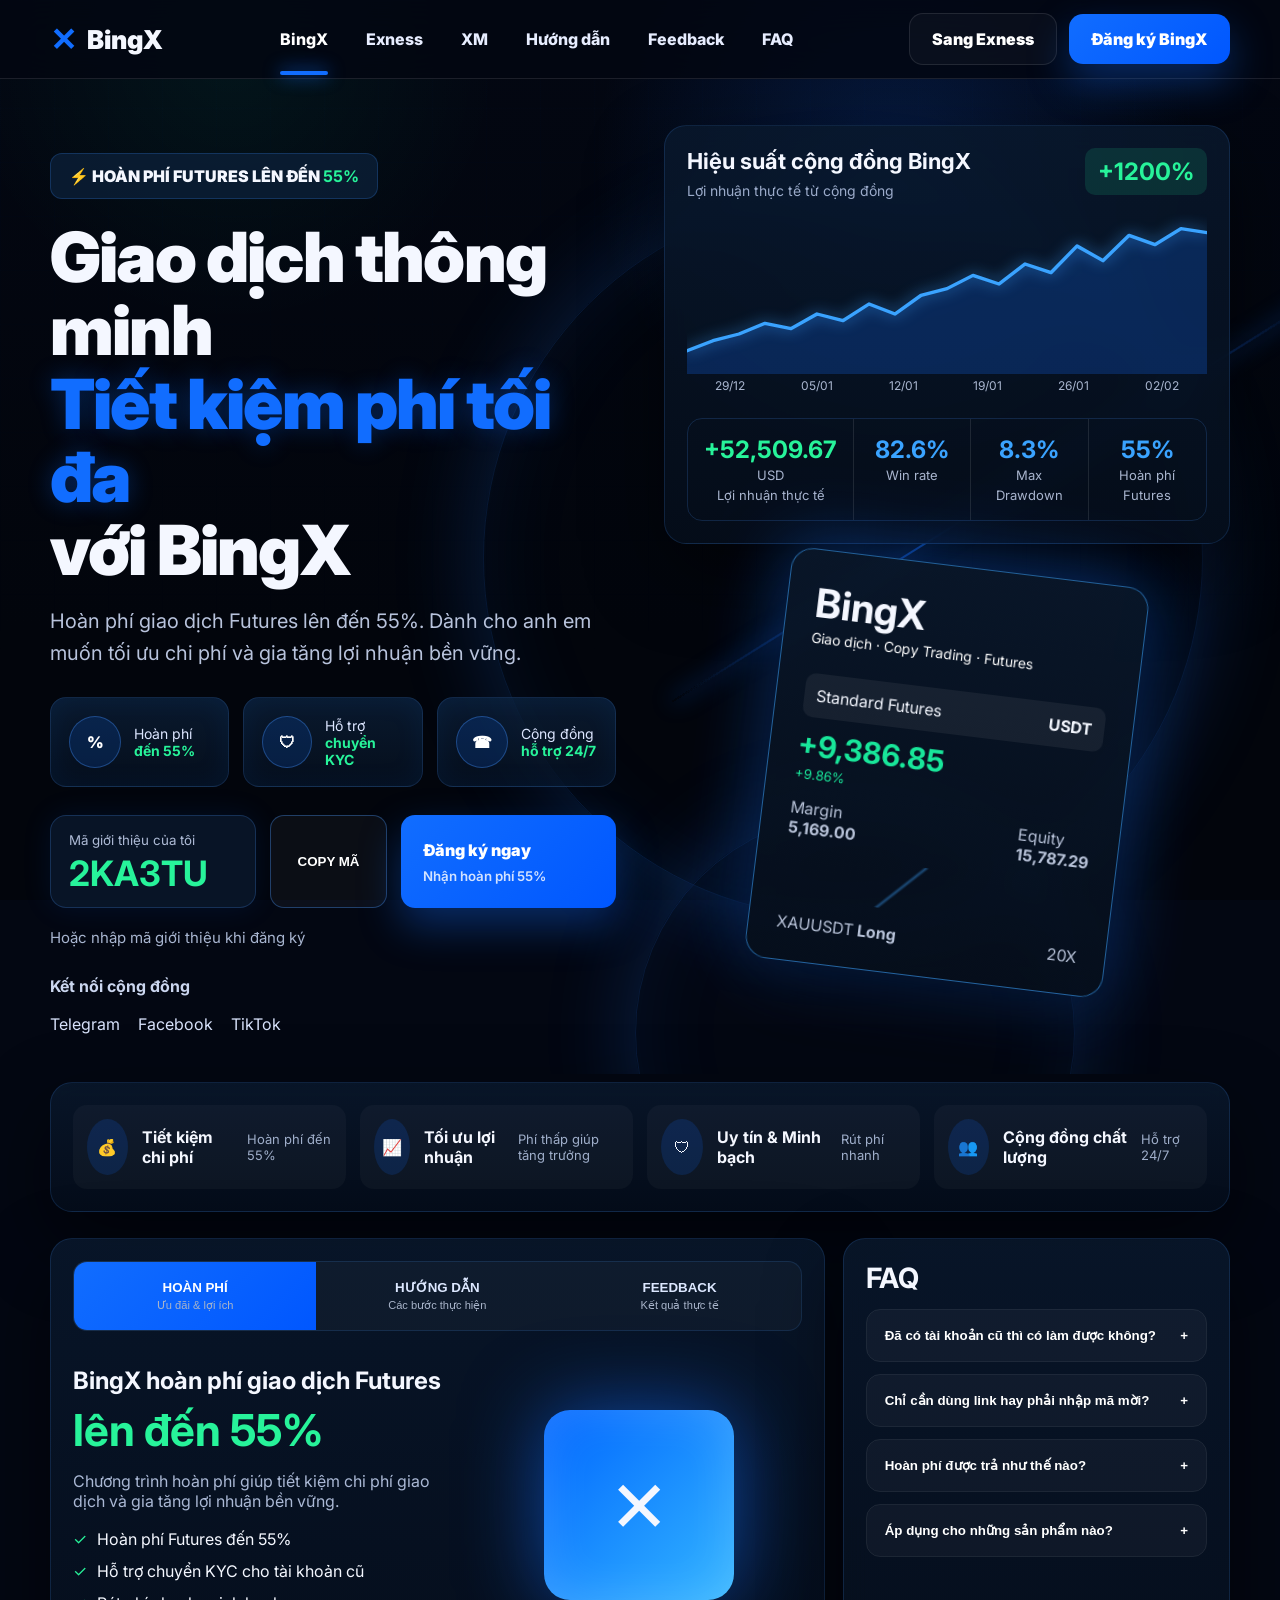
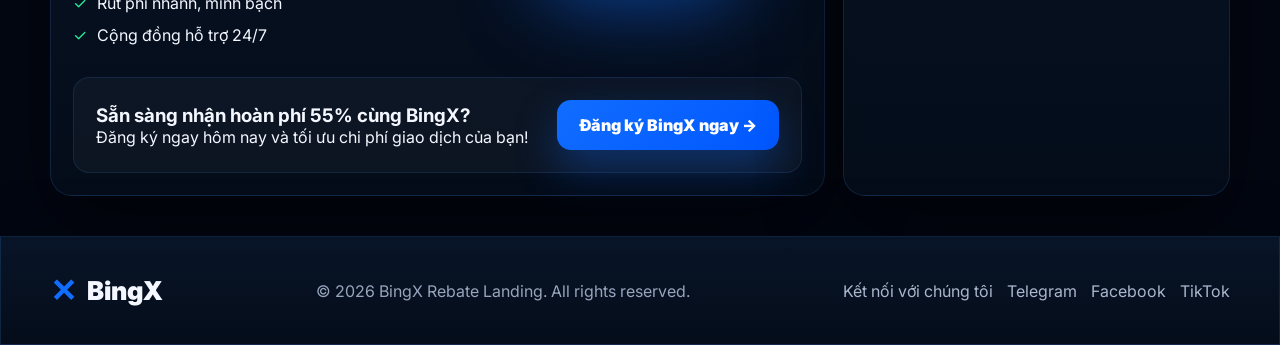
==== commit f33399da: "Add files via upload" ====
--- a/index.html
+++ b/index.html
@@ -4,329 +4,126 @@
   <meta charset="UTF-8" />
   <meta name="viewport" content="width=device-width, initial-scale=1.0" />
   <title>BingX Hoàn Phí 55%</title>
+  <meta name="description" content="BingX hoàn phí Futures lên đến 55%, hỗ trợ chuyển KYC và cộng đồng trader." />
+  <link rel="preconnect" href="https://fonts.googleapis.com">
+  <link rel="preconnect" href="https://fonts.gstatic.com" crossorigin>
+  <link href="https://fonts.googleapis.com/css2?family=Inter:wght@400;500;600;700;800;900&display=swap" rel="stylesheet">
   <link rel="stylesheet" href="style.css" />
 </head>
+<body class="theme-bingx">
+  <div class="loader" id="siteLoader"><div class="loader-card"><div class="brand-icon bx">B</div><p>Đang tải giao diện...</p></div></div>
+  <div class="page-bg"></div>
 
-<body class="theme-bingx">
-  <div class="site-loader" id="siteLoader">
-    <div class="loader-orb loader-orb-1"></div>
-    <div class="loader-orb loader-orb-2"></div>
-    <div class="loader-center">
-      <div class="loader-logo">
-        <img src="assets/img/bing-x.svg" alt="BingX logo" />
-      </div>
-      <p>Đang tải giao diện...</p>
-    </div>
-  </div>
-
-  <div class="page-bg"></div>
-  <div class="page-noise"></div>
-
-  <header class="topbar glass-nav">
+  <header class="topbar">
     <div class="container nav">
-      <a href="index.html" class="brand">
-        <div class="brand-logo">
-          <img src="assets/img/bing-x.svg" alt="BingX logo" />
-        </div>
-        <span class="brand-text">BingX</span>
-      </a>
-
+      <a class="brand" href="index.html"><span class="logo-mark bx-logo">✕</span><span>BingX</span></a>
       <nav class="desktop-menu">
-        <a href="index.html" class="active">BingX</a>
+        <a class="active" href="index.html">BingX</a>
         <a href="exness.html">Exness</a>
         <a href="xm.html">XM</a>
-        <a href="#huong-dan">Hướng dẫn</a>
+        <a href="#guide">Hướng dẫn</a>
         <a href="#feedback">Feedback</a>
         <a href="#faq">FAQ</a>
       </nav>
-
       <div class="nav-actions">
-        <a class="btn btn-outline switch-btn" href="exness.html">Sang Exness</a>
-
-        <a
-          class="btn btn-primary desktop-register"
-          href="https://bingx.com/vi-vn/rewards/?ref=2KA3TU"
-          target="_blank"
-          rel="noopener noreferrer"
-        >
-          Đăng ký BingX
-        </a>
-
-        <button class="menu-toggle" id="menuToggle" type="button">
-          <span></span><span></span><span></span>
-        </button>
+        <a class="btn btn-ghost" href="exness.html">Sang Exness</a>
+        <a class="btn btn-primary" href="https://bingx.com/vi-vn/rewards/?ref=2KA3TU" target="_blank" rel="noopener">Đăng ký BingX</a>
+        <button class="menu-toggle" id="menuToggle"><span></span><span></span><span></span></button>
       </div>
     </div>
-
     <div class="mobile-menu" id="mobileMenu">
-      <a href="index.html">BingX</a>
-      <a href="exness.html">Exness</a>
-      <a href="xm.html">XM</a>
-      <a href="#huong-dan">Hướng dẫn</a>
-      <a href="#feedback">Feedback</a>
-      <a href="#faq">FAQ</a>
-      <a href="https://bingx.com/vi-vn/rewards/?ref=2KA3TU" target="_blank">Đăng ký BingX</a>
+      <a href="index.html">BingX</a><a href="exness.html">Exness</a><a href="xm.html">XM</a>
+      <a href="#guide">Hướng dẫn</a><a href="#feedback">Feedback</a><a href="#faq">FAQ</a>
+      <a href="https://bingx.com/vi-vn/rewards/?ref=2KA3TU" target="_blank" rel="noopener">Đăng ký BingX</a>
     </div>
   </header>
 
   <main>
-    <section class="hero" id="hero">
-      <div class="hero-neon hero-neon-1"></div>
-      <div class="hero-neon hero-neon-2"></div>
-      <div class="hero-line hero-line-1"></div>
-      <div class="hero-line hero-line-2"></div>
+    <section class="hero">
+      <div class="neon-orbit orbit-1"></div><div class="neon-orbit orbit-2"></div><div class="scan-line"></div>
+      <div class="container hero-grid">
+        <div class="hero-copy reveal left">
+          <div class="badge"><span>⚡</span> HOÀN PHÍ FUTURES LÊN ĐẾN <b>55%</b></div>
+          <h1>Giao dịch thông minh<br><em>Tiết kiệm phí tối đa</em><br>với BingX</h1>
+          <p>Hoàn phí giao dịch Futures lên đến 55%. Dành cho anh em muốn tối ưu chi phí và gia tăng lợi nhuận bền vững.</p>
 
-      <div class="container hero-grid">
-        <div class="hero-left reveal reveal-left">
-          <div class="hero-badge glass-pill">
-            <span class="dot"></span>
-            HOÀN PHÍ LÊN ĐẾN <strong>55%</strong>
+          <div class="feature-row">
+            <div class="mini-card"><i>%</i><span>Hoàn phí<br><b>đến 55%</b></span></div>
+            <div class="mini-card"><i>🛡</i><span>Hỗ trợ<br><b>chuyển KYC</b></span></div>
+            <div class="mini-card"><i>☎</i><span>Cộng đồng<br><b>hỗ trợ 24/7</b></span></div>
           </div>
 
-          <h1>
-            Giao dịch thông minh<br />
-            <span>Tiết kiệm phí tối đa</span><br />
-            với BingX
-          </h1>
-
-          <p class="hero-desc">
-            Hoàn phí giao dịch Futures lên đến 55%. Dành cho anh em muốn tối ưu chi phí và gia tăng lợi nhuận bền vững.
-          </p>
-
-          <div class="hero-features">
-            <div class="feature-item glass-soft reveal reveal-up delay-1">
-              <div class="feature-icon">%</div>
-              <div><span>Hoàn phí đến</span><strong>55%</strong></div>
-            </div>
-
-            <div class="feature-item glass-soft reveal reveal-up delay-2">
-              <div class="feature-icon">KYC</div>
-              <div><span>Hỗ trợ chuyển</span><strong>KYC nhanh</strong></div>
-            </div>
-
-            <div class="feature-item glass-soft reveal reveal-up delay-3">
-              <div class="feature-icon">24</div>
-              <div><span>Cộng đồng</span><strong>hỗ trợ 24/7</strong></div>
-            </div>
+          <div class="cta-grid">
+            <div class="code-card"><small>Mã giới thiệu của tôi</small><strong id="inviteCode">2KA3TU</strong></div>
+            <button class="btn btn-copy" id="copyBtn">COPY MÃ</button>
+            <a class="btn btn-primary big" href="https://bingx.com/vi-vn/rewards/?ref=2KA3TU" target="_blank" rel="noopener">Đăng ký ngay <small>Nhận hoàn phí 55%</small></a>
           </div>
 
-          <div class="hero-actions reveal reveal-up delay-2">
-            <div class="code-box glass-card">
-              <span>Mã giới thiệu của tôi</span>
-              <strong id="inviteCode">2KA3TU</strong>
-            </div>
+          <p class="note">Hoặc nhập mã giới thiệu khi đăng ký</p>
+          <div class="socials"><span>Kết nối cộng đồng</span><a href="https://t.me/DuYiY" target="_blank">Telegram</a><a href="https://www.facebook.com/share/1Cu68jw2BE/" target="_blank">Facebook</a><a href="https://www.tiktok.com/@bch.tha.dng?_r=1&_t=ZS-95kLtwVce2u" target="_blank">TikTok</a></div>
+        </div>
 
-            <button class="btn btn-copy" id="copyBtn" type="button">COPY MÃ</button>
-
-            <a
-              class="btn btn-primary btn-register"
-              href="https://bingx.com/vi-vn/rewards/?ref=2KA3TU"
-              target="_blank"
-              rel="noopener noreferrer"
-            >
-              Đăng ký ngay
-            </a>
-
-            <a class="btn btn-outline" href="exness.html">Xem Exness</a>
-            <a class="btn btn-outline" href="xm.html">Xem XM</a>
+        <div class="hero-visual reveal right">
+          <div class="performance-card">
+            <div class="card-head"><div><h3>Hiệu suất cộng đồng BingX</h3><p>Lợi nhuận thực tế từ cộng đồng</p></div><b class="gain-badge">+1200%</b></div>
+            <div class="chart-box blue-chart"><svg viewBox="0 0 700 240" preserveAspectRatio="none"><path class="fill" d="M0,205 L35,190 L70,180 L105,164 L140,172 L175,150 L210,160 L245,135 L280,150 L315,122 L350,112 L385,92 L420,105 L455,75 L490,88 L525,48 L560,70 L595,32 L630,46 L665,22 L700,28 L700,240 L0,240 Z"/><path class="line" d="M0,205 L35,190 L70,180 L105,164 L140,172 L175,150 L210,160 L245,135 L280,150 L315,122 L350,112 L385,92 L420,105 L455,75 L490,88 L525,48 L560,70 L595,32 L630,46 L665,22 L700,28"/></svg><div class="labels"><span>29/12</span><span>05/01</span><span>12/01</span><span>19/01</span><span>26/01</span><span>02/02</span></div></div>
+            <div class="stat-row"><div><strong>+52,509.67</strong><span>USD<br>Lợi nhuận thực tế</span></div><div><strong>82.6%</strong><span>Win rate</span></div><div><strong>8.3%</strong><span>Max Drawdown</span></div><div><strong>55%</strong><span>Hoàn phí Futures</span></div></div>
           </div>
 
-          <p class="hero-note reveal reveal-up delay-3">Hoặc nhập mã giới thiệu khi đăng ký</p>
-
-          <div class="social-row reveal reveal-up delay-3">
-            <span>Kết nối cộng đồng</span>
-            <div class="socials">
-              <a href="https://t.me/DuYiY" target="_blank" rel="noopener noreferrer">Telegram</a>
-              <a href="https://www.facebook.com/share/1Cu68jw2BE/" target="_blank" rel="noopener noreferrer">Facebook</a>
-              <a href="https://www.tiktok.com/@bch.tha.dng?_r=1&_t=ZS-95kLtwVce2u" target="_blank" rel="noopener noreferrer">TikTok</a>
-            </div>
-          </div>
-        </div>
-
-        <div class="hero-right reveal reveal-right">
-          <div class="spotlight"></div>
-
-          <div class="chart-card panel-card glow-animated glass-card">
-            <img src="assets/img/chart-btc.png" alt="Biểu đồ BTC" />
-          </div>
-
-          <div class="feedback-main-card floating-card panel-card glass-card reveal reveal-up delay-3">
-            <img src="assets/img/feedback-main.png" alt="Feedback BingX" />
+          <div class="floating-trade-card bingx-trade-card">
+            <h2>BingX</h2><p>Giao dịch · Copy Trading · Futures</p>
+            <div class="trade-panel"><span>Standard Futures</span><b>USDT</b></div>
+            <strong class="profit">+9,386.85</strong><small>+9.86%</small>
+            <div class="trade-meta"><span>Margin<br><b>5,169.00</b></span><span>Equity<br><b>15,787.29</b></span></div>
+            <div class="tiny-chart"></div>
+            <div class="pair-row"><span>XAUUSDT <b>Long</b></span><span>20X</span></div>
           </div>
         </div>
       </div>
     </section>
 
-    <section class="tab-section">
-      <div class="container">
-        <div class="tab-nav glass-card reveal reveal-up">
-          <button class="tab-btn active" data-tab="tab-hoanphi" type="button">
-            <span><strong>Hoàn phí</strong><small>Ưu đãi & lợi ích</small></span>
-          </button>
+    <section class="strip container reveal up">
+      <div><i>💰</i><b>Tiết kiệm chi phí</b><span>Hoàn phí đến 55%</span></div>
+      <div><i>📈</i><b>Tối ưu lợi nhuận</b><span>Phí thấp giúp tăng trưởng</span></div>
+      <div><i>🛡</i><b>Uy tín & Minh bạch</b><span>Rút phí nhanh</span></div>
+      <div><i>👥</i><b>Cộng đồng chất lượng</b><span>Hỗ trợ 24/7</span></div>
+    </section>
 
-          <button class="tab-btn" data-tab="tab-huongdan" type="button">
-            <span><strong>Hướng dẫn</strong><small>Các bước thực hiện</small></span>
-          </button>
+    <section class="content-section container">
+      <div class="main-panel reveal left">
+        <div class="tabs">
+          <button class="tab-btn active" data-tab="tab-benefit">HOÀN PHÍ<small>Ưu đãi & lợi ích</small></button>
+          <button class="tab-btn" data-tab="tab-guide">HƯỚNG DẪN<small>Các bước thực hiện</small></button>
+          <button class="tab-btn" data-tab="tab-feedback">FEEDBACK<small>Kết quả thực tế</small></button>
+        </div>
+        <div class="tab-panel active" id="tab-benefit">
+          <div class="benefit-layout"><div><h3>BingX hoàn phí giao dịch Futures</h3><h2>lên đến 55%</h2><p>Chương trình hoàn phí giúp tiết kiệm chi phí giao dịch và gia tăng lợi nhuận bền vững.</p><ul><li>Hoàn phí Futures đến 55%</li><li>Hỗ trợ chuyển KYC cho tài khoản cũ</li><li>Rút phí nhanh, minh bạch</li><li>Cộng đồng hỗ trợ 24/7</li></ul></div><div class="cube-art"><span>✕</span></div></div>
+          <div class="cta-banner"><div><h3>Sẵn sàng nhận hoàn phí 55% cùng BingX?</h3><p>Đăng ký ngay hôm nay và tối ưu chi phí giao dịch của bạn!</p></div><a class="btn btn-primary" href="https://bingx.com/vi-vn/rewards/?ref=2KA3TU" target="_blank">Đăng ký BingX ngay →</a></div>
+        </div>
+        <div class="tab-panel" id="tab-guide">
+          <div id="guide"></div><h3>Hướng dẫn cho anh em đã có tài khoản BingX</h3>
+          <div class="guide-step"><b>B1</b><div><strong>Đóng hết lệnh và rút hết $ ở tài khoản cũ.</strong><p>Đưa tài khoản cũ về trạng thái sạch trước khi chuyển KYC.</p></div></div>
+          <div class="guide-step"><b>B2</b><div><strong>Mở tài khoản mới bằng link.</strong><a href="https://bingx.com/vi-vn/rewards/?ref=2KA3TU" target="_blank">https://bingx.com/vi-vn/rewards/?ref=2KA3TU</a></div></div>
+          <div class="guide-step"><b>B3</b><div><strong>Vào tài khoản cũ → Xác minh → Chuyển giao danh tính.</strong><a href="https://support.bingx.com/hc/vi/articles/20877072634265" target="_blank">Xem hướng dẫn BingX</a></div></div>
+        </div>
+        <div class="tab-panel" id="tab-feedback">
+          <div id="feedback"></div><h3>Feedback cộng đồng BingX</h3><div class="feedback-wide"><img src="assets/img/feedback-grid.jpg" alt="Feedback BingX"></div>
+        </div>
+      </div>
 
-          <button class="tab-btn" data-tab="tab-feedback" type="button">
-            <span><strong>Feedback</strong><small>Kết quả thực tế</small></span>
-          </button>
-        </div>
-
-        <div class="tab-panels">
-          <div class="tab-panel active" id="tab-hoanphi">
-            <div class="grid-2">
-              <div class="info-card big-card panel-card glass-card reveal reveal-left">
-                <div class="card-content">
-                  <h3>BingX hoàn phí giao dịch Futures</h3>
-                  <h2>lên đến 55%</h2>
-                  <p>Trade càng nhiều - Hoàn phí càng cao<br />Giảm chi phí - Tối ưu lợi nhuận</p>
-
-                  <ul class="check-list">
-                    <li>Hoàn phí Futures đến 55%</li>
-                    <li>Hỗ trợ chuyển KYC cho tài khoản cũ</li>
-                    <li>Rút phí nhanh, minh bạch</li>
-                    <li>Cộng đồng hỗ trợ 24/7</li>
-                  </ul>
-                </div>
-
-                <div class="cube-illustration">
-                  <div class="cube-box"></div>
-                </div>
-              </div>
-
-              <div class="info-card panel-card glass-card reveal reveal-right">
-                <h3>Vì sao nên sử dụng hoàn phí BingX?</h3>
-
-                <div class="reason-block">
-                  <div class="reason-icon">✓</div>
-                  <div><strong>Tiết kiệm chi phí giao dịch</strong><p>Giảm đáng kể phí Futures, giữ lại lợi nhuận nhiều hơn.</p></div>
-                </div>
-
-                <div class="reason-block">
-                  <div class="reason-icon">✓</div>
-                  <div><strong>Tối ưu lợi nhuận dài hạn</strong><p>Phí thấp giúp tài khoản tăng trưởng bền vững hơn.</p></div>
-                </div>
-
-                <div class="reason-block">
-                  <div class="reason-icon">✓</div>
-                  <div><strong>Hỗ trợ chuyển KYC nhanh</strong><p>Có hướng dẫn chi tiết cho tài khoản đã có.</p></div>
-                </div>
-
-                <div class="reason-block">
-                  <div class="reason-icon">✓</div>
-                  <div><strong>Cộng đồng uy tín</strong><p>Nhiều anh em đã tham gia và đạt hiệu quả tốt.</p></div>
-                </div>
-              </div>
-            </div>
-          </div>
-
-          <div class="tab-panel" id="tab-huongdan">
-            <div id="huong-dan"></div>
-
-            <div class="guide-wrap panel-card glass-card reveal reveal-up">
-              <h3>Hướng dẫn cho anh em đã có tài khoản BingX</h3>
-
-              <div class="guide-step">
-                <div class="step-number">B1</div>
-                <div class="step-text">
-                  <strong>Đóng hết lệnh và rút hết $ ở tài khoản cũ.</strong>
-                  <p>Đưa tài khoản cũ về trạng thái sạch trước khi chuyển KYC.</p>
-                </div>
-              </div>
-
-              <div class="guide-step">
-                <div class="step-number">B2</div>
-                <div class="step-text">
-                  <strong>Mở tài khoản mới bằng link:</strong>
-                  <a href="https://bingx.com/vi-vn/rewards/?ref=2KA3TU" target="_blank" rel="noopener noreferrer">
-                    https://bingx.com/vi-vn/rewards/?ref=2KA3TU
-                  </a>
-                  <p>Hoặc điền mã mời: <b>2KA3TU</b></p>
-                </div>
-              </div>
-
-              <div class="guide-step">
-                <div class="step-number">B3</div>
-                <div class="step-text">
-                  <strong>Vào tài khoản cũ → Xác minh → Chuyển giao danh tính.</strong>
-                  <a href="https://support.bingx.com/hc/vi/articles/20877072634265" target="_blank" rel="noopener noreferrer">
-                    Xem hướng dẫn hỗ trợ BingX
-                  </a>
-                </div>
-              </div>
-
-              <div class="video-box">
-                <iframe
-                  src="https://www.youtube.com/embed/cQvZfNLBQHQ"
-                  title="Video hướng dẫn chuyển KYC BingX"
-                  allowfullscreen
-                ></iframe>
-              </div>
-            </div>
-          </div>
-
-          <div class="tab-panel" id="tab-feedback">
-            <div id="feedback"></div>
-
-            <div class="feedback-section-title reveal reveal-up">
-              <span></span>
-              <h3>FEEDBACK THỰC TẾ TỪ CỘNG ĐỒNG BINGX</h3>
-              <span></span>
-            </div>
-
-            <div class="feedback-grid-wrap">
-              <div class="feedback-grid-card panel-card glass-card reveal reveal-left">
-                <img src="assets/img/feedback-grid.jpg" alt="Feedback BingX" />
-              </div>
-
-              <div class="feedback-cta-card panel-card glass-card reveal reveal-right">
-                <h3>Bạn đã sẵn sàng tối ưu phí giao dịch?</h3>
-                <p>Tham gia cùng cộng đồng và nhận hoàn phí đến 55%</p>
-                <a class="btn btn-primary full-width" href="https://bingx.com/vi-vn/rewards/?ref=2KA3TU" target="_blank" rel="noopener noreferrer">
-                  Đăng ký BingX ngay
-                </a>
-              </div>
-            </div>
-          </div>
-        </div>
-
-        <section class="faq-section panel-card glass-card reveal reveal-up" id="faq">
-          <h3>FAQ</h3>
-
-          <div class="faq-item">
-            <button class="faq-question" type="button"><span>Đã có tài khoản cũ thì có làm được không?</span><b>+</b></button>
-            <div class="faq-answer"><p>Có. Bạn làm theo phần hướng dẫn chuyển KYC bên trên.</p></div>
-          </div>
-
-          <div class="faq-item">
-            <button class="faq-question" type="button"><span>Chỉ cần dùng link hay phải nhập mã mời?</span><b>+</b></button>
-            <div class="faq-answer"><p>Dùng link là nhanh nhất. Nếu hệ thống hỏi mã thì nhập <strong>2KA3TU</strong>.</p></div>
-          </div>
-        </section>
-      </div>
+      <aside class="faq-panel reveal right" id="faq">
+        <h3>FAQ</h3>
+        <div class="faq-item"><button class="faq-question"><span>Đã có tài khoản cũ thì có làm được không?</span><b>+</b></button><div class="faq-answer"><p>Có. Bạn làm theo phần hướng dẫn chuyển KYC bên cạnh.</p></div></div>
+        <div class="faq-item"><button class="faq-question"><span>Chỉ cần dùng link hay phải nhập mã mời?</span><b>+</b></button><div class="faq-answer"><p>Dùng link là nhanh nhất. Nếu hệ thống hỏi mã thì nhập <strong>2KA3TU</strong>.</p></div></div>
+        <div class="faq-item"><button class="faq-question"><span>Hoàn phí được trả như thế nào?</span><b>+</b></button><div class="faq-answer"><p>Phí được tổng hợp và hoàn lại theo chu kỳ quy định.</p></div></div>
+        <div class="faq-item"><button class="faq-question"><span>Áp dụng cho những sản phẩm nào?</span><b>+</b></button><div class="faq-answer"><p>Áp dụng cho giao dịch Futures trên BingX.</p></div></div>
+      </aside>
     </section>
   </main>
 
-  <footer class="footer" id="footer">
-    <div class="container footer-inner">
-      <p>© 2026 BingX Rebate Landing.</p>
-      <div class="footer-links">
-        <a href="index.html">BingX</a>
-        <a href="exness.html">Exness</a>
-        <a href="xm.html">XM</a>
-      </div>
-    </div>
-  </footer>
-
-  <div class="mobile-sticky-cta">
-    <a class="btn btn-primary full-width" href="https://bingx.com/vi-vn/rewards/?ref=2KA3TU" target="_blank" rel="noopener noreferrer">
-      Đăng ký BingX ngay
-    </a>
-  </div>
-
-  <div class="toast" id="toast">Đã copy mã 2KA3TU</div>
-
+  <footer class="footer"><div class="container footer-inner"><a class="brand" href="index.html"><span class="logo-mark bx-logo">✕</span><span>BingX</span></a><p>© 2026 BingX Rebate Landing. All rights reserved.</p><div class="footer-social"><span>Kết nối với chúng tôi</span><a>Telegram</a><a>Facebook</a><a>TikTok</a></div></div></footer>
+  <div class="mobile-sticky-cta"><a class="btn btn-primary full-width" href="https://bingx.com/vi-vn/rewards/?ref=2KA3TU" target="_blank">Đăng ký BingX ngay</a></div>
+  <div class="toast" id="toast">Đã copy mã</div>
   <script src="app.js"></script>
 </body>
 </html>
--- a/style.css
+++ b/style.css
@@ -1,889 +1,45 @@
+/* PREMIUM 3-PAGE STYLE: BingX / Exness / XM */
 :root{
-  --bg:#03070f;
-  --bg-2:#06101d;
-  --bg-3:#081528;
-  --card:#07111f;
-  --card-2:#0a1628;
-  --stroke:rgba(255,255,255,.08);
-  --text:#eef4ff;
-  --muted:#95a8cf;
-  --blue:#1e6cff;
-  --blue-2:#2f86ff;
-  --green:#19f19a;
-  --shadow:0 30px 70px rgba(0,0,0,.45);
-  --shadow-soft:0 18px 40px rgba(0,0,0,.28);
-  --radius:24px;
-  --max:1180px;
+  --bg:#030712;--card:#071525;--line:rgba(255,255,255,.1);--text:#f4f7ff;--muted:#98a6c3;
+  --blue:#116dff;--blue2:#3aa3ff;--green:#27f39a;--yellow:#ffd21f;--red:#ff333a;
+  --shadow:0 30px 80px rgba(0,0,0,.48);--radius:22px;--max:1180px;
 }
+*{margin:0;padding:0;box-sizing:border-box}html{scroll-behavior:smooth}body{font-family:Inter,Arial,sans-serif;color:var(--text);background:#030712;overflow-x:hidden}
+a{text-decoration:none;color:inherit}img{display:block;max-width:100%}.container{width:min(var(--max),calc(100% - 34px));margin:0 auto}
+.page-bg{position:fixed;inset:0;z-index:-3;background:
+ radial-gradient(circle at 70% 18%,rgba(20,105,255,.2),transparent 26%),
+ radial-gradient(circle at 18% 6%,rgba(0,255,180,.06),transparent 20%),
+ linear-gradient(180deg,#030712,#02050c 70%)}.page-bg:after{content:"";position:absolute;inset:0;background-image:linear-gradient(rgba(35,112,255,.05) 1px,transparent 1px),linear-gradient(90deg,rgba(35,112,255,.05) 1px,transparent 1px);background-size:54px 54px;mask-image:linear-gradient(to bottom,rgba(255,255,255,.3),transparent 80%)}
+.loader{position:fixed;inset:0;z-index:9999;display:grid;place-items:center;background:#02050c;transition:.45s}.loader.hide{opacity:0;visibility:hidden}.loader-card{text-align:center}.brand-icon,.loader-logo{width:86px;height:86px;border-radius:24px;display:grid;place-items:center;margin:0 auto 14px;background:rgba(255,255,255,.06);border:1px solid var(--line);box-shadow:var(--shadow);font-weight:900}.bx{color:var(--blue)}
+.topbar{position:sticky;top:0;z-index:100;background:rgba(3,7,18,.82);backdrop-filter:blur(18px);border-bottom:1px solid var(--line)}.nav{height:78px;display:flex;align-items:center;justify-content:space-between;gap:18px}
+.brand{display:flex;align-items:center;gap:10px;font-size:26px;font-weight:900}.logo-mark{font-size:32px}.bx-logo{color:var(--blue)}
+.desktop-menu{display:flex;gap:10px}.desktop-menu a{padding:12px 14px;border-radius:12px;color:#e7edff;font-weight:800;position:relative}.desktop-menu a.active{color:#fff}.desktop-menu a.active:after{content:"";position:absolute;left:14px;right:14px;bottom:-14px;height:4px;border-radius:20px;background:var(--blue);box-shadow:0 0 18px var(--blue)}
+.nav-actions{display:flex;gap:12px;align-items:center}.btn{border:0;cursor:pointer;border-radius:14px;padding:15px 22px;font-weight:900;display:inline-flex;align-items:center;justify-content:center;gap:8px;transition:.25s;white-space:nowrap}.btn-primary{background:linear-gradient(135deg,var(--blue),#0057ff);color:#fff;box-shadow:0 18px 42px rgba(17,109,255,.35)}.btn-primary:hover,.btn:hover{transform:translateY(-2px)}.btn-ghost,.btn-outline{background:rgba(255,255,255,.03);border:1px solid var(--line);color:#fff}.btn-copy{background:rgba(255,255,255,.04);border:1px solid rgba(72,151,255,.35);color:#fff}
+.menu-toggle{display:none;width:48px;height:48px;border-radius:12px;background:rgba(255,255,255,.04);border:1px solid var(--line);flex-direction:column;gap:5px;align-items:center;justify-content:center}.menu-toggle span{width:20px;height:2px;background:#fff}.mobile-menu{display:none;padding:12px;border-top:1px solid var(--line)}.mobile-menu.open{display:grid;gap:8px}.mobile-menu a{padding:13px;border-radius:12px;background:rgba(255,255,255,.04);font-weight:800}
+.hero{position:relative;padding:46px 0 40px;overflow:hidden}.neon-orbit{position:absolute;border-radius:50%;border:1px solid rgba(37,124,255,.16);box-shadow:0 0 90px rgba(37,124,255,.22),inset 0 0 90px rgba(37,124,255,.08)}.orbit-1{width:720px;height:720px;right:6%;top:12%}.orbit-2{width:440px;height:440px;right:16%;bottom:-18%}.scan-line{position:absolute;width:60%;height:2px;right:-8%;top:42%;background:linear-gradient(90deg,transparent,var(--blue),transparent);transform:rotate(-32deg);box-shadow:0 0 22px var(--blue)}
+.hero-grid{display:grid;grid-template-columns:1fr 1fr;gap:48px;position:relative;z-index:1}.hero-copy{padding-top:28px}.badge{width:max-content;padding:12px 18px;border-radius:12px;background:rgba(13,33,58,.75);border:1px solid rgba(54,141,255,.22);font-weight:900;margin-bottom:22px}.badge b{color:var(--green)}
+.hero h1{font-size:clamp(46px,5.4vw,76px);line-height:1.06;letter-spacing:-1.8px;font-weight:950;margin-bottom:18px}.hero h1 em{font-style:normal;color:var(--blue);text-shadow:0 0 24px rgba(17,109,255,.32)}.hero p{color:#b8c3dc;font-size:20px;line-height:1.6;max-width:620px}
+.feature-row{display:grid;grid-template-columns:repeat(3,1fr);gap:14px;margin:28px 0}.mini-card{display:flex;align-items:center;gap:13px;padding:18px;border-radius:16px;background:linear-gradient(180deg,rgba(13,33,58,.74),rgba(7,18,34,.72));border:1px solid rgba(72,151,255,.18);box-shadow:inset 0 0 28px rgba(17,109,255,.08)}.mini-card i{width:52px;height:52px;border-radius:50%;display:grid;place-items:center;background:rgba(17,109,255,.16);border:1px solid rgba(72,151,255,.35);font-style:normal;color:#fff;font-weight:900}.mini-card span{font-size:14px;color:#dce6ff}.mini-card b{color:var(--green)}
+.cta-grid{display:grid;grid-template-columns:1.15fr .65fr 1.2fr;gap:14px;align-items:stretch;max-width:650px}.code-card{padding:16px 18px;border-radius:16px;background:rgba(10,24,44,.86);border:1px solid rgba(72,151,255,.22);box-shadow:0 0 30px rgba(17,109,255,.1)}.code-card small{display:block;color:#aebbd6;margin-bottom:8px}.code-card strong{font-size:35px;color:var(--green);line-height:1}.btn.big{flex-direction:column;align-items:flex-start}.btn.big small{font-weight:600;opacity:.82}.note{font-size:15px!important;margin:18px 0 0;color:#a8b5d0!important}.socials{margin-top:26px;display:flex;align-items:center;gap:18px;flex-wrap:wrap}.socials span{width:100%;color:#cbd6ef;font-weight:700}.socials a{color:#d8e2fb}
+.performance-card,.floating-trade-card,.main-panel,.faq-panel,.strip,.footer{background:linear-gradient(180deg,rgba(9,24,44,.86),rgba(5,14,27,.88));border:1px solid rgba(72,151,255,.16);border-radius:22px;box-shadow:var(--shadow);backdrop-filter:blur(14px)}
+.performance-card{padding:22px}.card-head{display:flex;justify-content:space-between;gap:14px}.card-head h3{font-size:22px;margin-bottom:6px}.card-head p{font-size:14px;color:#9babca}.gain-badge{height:max-content;padding:9px 13px;border-radius:10px;background:rgba(38,243,154,.12);color:var(--green);font-size:24px}.chart-box{height:190px;position:relative;margin-top:12px}.chart-box svg{width:100%;height:160px}.chart-box .line{fill:none;stroke:var(--blue2);stroke-width:5;stroke-linecap:round;stroke-linejoin:round;filter:drop-shadow(0 0 10px rgba(58,163,255,.8))}.chart-box .fill{fill:rgba(17,109,255,.24)}.labels{display:flex;justify-content:space-around;color:#aab7d1;font-size:12px}.stat-row{display:grid;grid-template-columns:repeat(4,1fr);margin-top:14px;border:1px solid rgba(72,151,255,.18);border-radius:15px;overflow:hidden}.stat-row div{padding:16px;text-align:center;border-right:1px solid rgba(255,255,255,.1)}.stat-row div:last-child{border-right:0}.stat-row strong{display:block;color:var(--blue2);font-size:24px}.stat-row div:first-child strong{color:var(--green)}.stat-row span{font-size:13px;color:#a9b5ce}
+.floating-trade-card{width:360px;margin:22px auto 0;padding:28px;transform:rotate(7deg);border-color:rgba(58,163,255,.55);box-shadow:0 34px 80px rgba(0,0,0,.55),0 0 70px rgba(17,109,255,.5)}.floating-trade-card h2{font-size:40px}.floating-trade-card p{font-size:14px;color:#fff}.trade-panel{display:flex;justify-content:space-between;margin:24px 0 10px;padding:12px;border-radius:10px;background:rgba(255,255,255,.06)}.profit{display:block;color:#18e69a;font-size:30px}.floating-trade-card small{color:#18e69a}.trade-meta,.pair-row{display:flex;justify-content:space-between;margin-top:15px;color:#b7c2d8}.tiny-chart{height:45px;margin:15px 0;background:linear-gradient(135deg,transparent 40%,rgba(58,163,255,.4) 41%,transparent 42%)}
+.strip{display:grid;grid-template-columns:repeat(4,1fr);gap:14px;padding:22px;margin-top:8px}.strip div{display:flex;align-items:center;gap:14px;padding:14px;border-radius:14px;background:rgba(255,255,255,.03)}.strip i{width:56px;height:56px;border-radius:50%;display:grid;place-items:center;background:rgba(17,109,255,.16);font-style:normal}.strip b{display:block}.strip span{display:block;color:#9faeca;font-size:13px}
+.content-section{display:grid;grid-template-columns:2fr 1fr;gap:18px;padding:26px 0 40px}.main-panel,.faq-panel{padding:22px}.tabs{display:grid;grid-template-columns:repeat(3,1fr);gap:0;margin-bottom:24px;background:rgba(255,255,255,.03);border:1px solid rgba(72,151,255,.15);border-radius:14px;overflow:hidden}.tab-btn{border:0;background:transparent;color:#dce7ff;padding:18px;font-weight:900;cursor:pointer}.tab-btn small{display:block;color:#a8b4ca;font-weight:500;margin-top:4px}.tab-btn.active{background:linear-gradient(135deg,var(--blue),#0057ff);color:#fff}.tab-panel{display:none}.tab-panel.active{display:block}
+.benefit-layout{display:grid;grid-template-columns:1fr .85fr;align-items:center;gap:20px}.benefit-layout h3{font-size:24px}.benefit-layout h2{font-size:44px;color:var(--green);margin:8px 0 14px}.benefit-layout p{color:#aab8d5;margin-bottom:18px}.benefit-layout ul{list-style:none;display:grid;gap:12px}.benefit-layout li:before{content:"✓";color:var(--green);margin-right:10px}.cube-art{height:300px;display:grid;place-items:center}.cube-art span{width:190px;height:190px;border-radius:26px;background:linear-gradient(135deg,#0066ff,#33b5ff);display:grid;place-items:center;font-size:72px;box-shadow:0 0 80px rgba(17,109,255,.58),inset 0 0 50px rgba(255,255,255,.16)}
+.cta-banner{margin-top:22px;padding:22px;border-radius:16px;background:rgba(255,255,255,.035);border:1px solid rgba(72,151,255,.14);display:flex;align-items:center;justify-content:space-between;gap:18px}.guide-step{display:grid;grid-template-columns:64px 1fr;gap:14px;padding:16px;border-radius:14px;background:rgba(255,255,255,.035);border:1px solid rgba(255,255,255,.08);margin:14px 0}.guide-step b{width:64px;height:64px;border-radius:16px;display:grid;place-items:center;background:var(--blue)}.guide-step a{display:block;color:#6db1ff;margin-top:6px}.feedback-wide img{border-radius:16px;width:100%}
+.faq-panel h3{font-size:28px;margin-bottom:14px}.faq-item{border:1px solid rgba(255,255,255,.09);border-radius:14px;margin-bottom:12px;overflow:hidden}.faq-question{width:100%;background:rgba(255,255,255,.035);border:0;color:#fff;padding:18px;display:flex;justify-content:space-between;text-align:left;font-weight:900;cursor:pointer}.faq-answer{max-height:0;overflow:hidden;transition:.25s}.faq-answer p{padding:0 18px 18px;color:#aebbd4}.faq-item.open .faq-question b{transform:rotate(45deg)}
+.footer{border-radius:0;padding:34px 0}.footer-inner{display:flex;align-items:center;justify-content:space-between;gap:18px}.footer p{color:#97a5bd}.footer-social{display:flex;gap:14px;align-items:center;color:#aab7ce}
+.toast{position:fixed;right:18px;bottom:18px;padding:14px 18px;border-radius:14px;background:var(--blue);font-weight:900;z-index:200;opacity:0;transform:translateY(12px);transition:.25s}.toast.show{opacity:1;transform:none}.mobile-sticky-cta{display:none}
 
-*{margin:0;padding:0;box-sizing:border-box}
-html{scroll-behavior:smooth}
-body{
-  font-family:Arial, Helvetica, sans-serif;
-  color:var(--text);
-  background:
-    radial-gradient(circle at 15% 0%, rgba(26,101,255,.12), transparent 22%),
-    radial-gradient(circle at 85% 12%, rgba(0,255,170,.07), transparent 18%),
-    linear-gradient(180deg, #03070f 0%, #040914 35%, #02050b 100%);
-  overflow-x:hidden;
-}
+/* Exness theme overrides */
+.theme-exness{--blue:#ffd21f;--blue2:#ffd21f;--green:#31e78f}.theme-exness .page-bg{background:radial-gradient(circle at 70% 18%,rgba(255,210,31,.22),transparent 26%),linear-gradient(180deg,#090806,#030303)}.theme-exness .logo-mark,.theme-exness .hero h1 em,.theme-exness .code-card strong,.theme-exness .stat-row strong{color:var(--yellow)}.theme-exness .badge{border-color:rgba(255,210,31,.35)}.theme-exness .badge b{color:var(--yellow)}.theme-exness .btn-primary,.theme-exness .tab-btn.active,.theme-exness .guide-step b{background:linear-gradient(135deg,#ffd21f,#ffb800);color:#111}.theme-exness .performance-card,.theme-exness .floating-trade-card,.theme-exness .main-panel,.theme-exness .faq-panel,.theme-exness .strip{border-color:rgba(255,210,31,.22)}.theme-exness .chart-box .line{stroke:#ffd21f}.theme-exness .chart-box .fill{fill:rgba(255,210,31,.24)}.theme-exness .scan-line{background:linear-gradient(90deg,transparent,#ffd21f,transparent);box-shadow:0 0 22px #ffd21f}
 
-a{text-decoration:none;color:inherit}
-img{display:block;max-width:100%}
-button{font:inherit}
-
-.page-bg{
-  position:fixed;
-  inset:0;
-  z-index:-2;
-  pointer-events:none;
-  background-image:
-    linear-gradient(rgba(41,104,255,.045) 1px, transparent 1px),
-    linear-gradient(90deg, rgba(41,104,255,.045) 1px, transparent 1px);
-  background-size:48px 48px;
-  mask-image:linear-gradient(to bottom, rgba(255,255,255,.22), transparent 78%);
-}
-
-.page-noise{
-  position:fixed;
-  inset:0;
-  z-index:-1;
-  pointer-events:none;
-  opacity:.05;
-  background-image:
-    radial-gradient(circle at 20% 20%, white .6px, transparent .8px),
-    radial-gradient(circle at 80% 40%, white .6px, transparent .8px),
-    radial-gradient(circle at 40% 80%, white .6px, transparent .8px);
-  background-size:120px 120px,160px 160px,180px 180px;
-}
-
-.container{
-  width:min(var(--max), calc(100% - 28px));
-  margin:0 auto;
-}
-
-/* loader */
-.site-loader{
-  position:fixed;
-  inset:0;
-  z-index:9999;
-  background:
-    radial-gradient(circle at 50% 40%, rgba(31,108,255,.15), transparent 25%),
-    linear-gradient(180deg, #03070f 0%, #02050b 100%);
-  display:flex;
-  align-items:center;
-  justify-content:center;
-  overflow:hidden;
-  transition:opacity .5s ease, visibility .5s ease;
-}
-.site-loader.hide{opacity:0;visibility:hidden}
-.loader-orb{
-  position:absolute;
-  border-radius:50%;
-  filter:blur(70px);
-  animation:floatOrb 6s ease-in-out infinite;
-}
-.loader-orb-1{
-  width:280px;height:280px;background:rgba(30,108,255,.22);left:20%;top:24%;
-}
-.loader-orb-2{
-  width:260px;height:260px;background:rgba(25,241,154,.12);right:20%;bottom:24%;animation-delay:1.2s;
-}
-.loader-center{position:relative;z-index:2;text-align:center}
-.loader-logo{
-  width:90px;height:90px;margin:0 auto 16px;border-radius:24px;display:grid;place-items:center;
-  background:rgba(255,255,255,.06);border:1px solid rgba(255,255,255,.12);backdrop-filter:blur(16px);
-  box-shadow:0 20px 40px rgba(0,0,0,.25), inset 0 1px 0 rgba(255,255,255,.08);
-  animation:loaderPulse 1.8s ease-in-out infinite;
-}
-.loader-logo img{width:42px;height:42px;object-fit:contain;filter:brightness(10)}
-.loader-center p{color:#d7e6ff;font-weight:700;letter-spacing:.3px}
-@keyframes loaderPulse{0%,100%{transform:scale(1)}50%{transform:scale(1.07)}}
-@keyframes floatOrb{0%,100%{transform:translateY(0)}50%{transform:translateY(-18px)}}
-
-/* glass */
-.glass-card{
-  backdrop-filter:blur(14px);
-  -webkit-backdrop-filter:blur(14px);
-  background:
-    linear-gradient(180deg, rgba(255,255,255,.06), rgba(255,255,255,.02)),
-    linear-gradient(180deg, rgba(8,17,31,.94), rgba(6,13,25,.96));
-  border:1px solid rgba(255,255,255,.08);
-  box-shadow:0 24px 60px rgba(0,0,0,.35), inset 0 1px 0 rgba(255,255,255,.05);
-}
-
-.glass-soft{
-  backdrop-filter:blur(10px);
-  background:rgba(255,255,255,.03);
-  border:1px solid rgba(255,255,255,.06);
-}
-
-.glass-pill{
-  backdrop-filter:blur(12px);
-  background:linear-gradient(180deg, rgba(255,255,255,.06), rgba(255,255,255,.02));
-}
-
-.glass-nav{
-  backdrop-filter:blur(18px);
-  -webkit-backdrop-filter:blur(18px);
-}
-
-/* nav */
-.topbar{
-  position:sticky;
-  top:0;
-  z-index:100;
-  background:rgba(3,8,18,.72);
-  border-bottom:1px solid rgba(255,255,255,.06);
-}
-
-.nav{
-  min-height:78px;
-  display:flex;
-  align-items:center;
-  justify-content:space-between;
-  gap:16px;
-}
-
-.brand{
-  display:flex;
-  align-items:center;
-  gap:12px;
-  font-weight:900;
-}
-
-.brand-logo{
-  width:42px;
-  height:42px;
-  border-radius:12px;
-  background:linear-gradient(135deg, #0a4fff, #2c88ff);
-  display:grid;
-  place-items:center;
-  box-shadow:0 14px 26px rgba(0,102,255,.28), 0 0 22px rgba(0,102,255,.18);
-}
-.brand-logo img{
-  width:26px;height:26px;object-fit:contain;filter:brightness(10);
-}
-.brand-text{
-  font-size:21px;line-height:1;letter-spacing:.2px;
-}
-
-.desktop-menu{
-  display:flex;
-  align-items:center;
-  gap:10px;
-}
-
-.desktop-menu a{
-  padding:10px 14px;
-  border-radius:12px;
-  color:#dce7ff;
-  font-weight:700;
-  transition:.22s ease;
-  position:relative;
-}
-.desktop-menu a:hover,
-.desktop-menu a.active{color:#fff}
-.desktop-menu a.active::after,
-.desktop-menu a:hover::after{
-  content:"";
-  position:absolute;
-  left:14px;right:14px;bottom:2px;height:2px;border-radius:999px;
-  background:linear-gradient(90deg, transparent, #3f8dff, transparent);
-}
-
-.nav-actions{
-  display:flex;
-  align-items:center;
-  gap:10px;
-}
-
-/* buttons */
-.btn{
-  border:none;
-  cursor:pointer;
-  display:inline-flex;
-  align-items:center;
-  justify-content:center;
-  gap:8px;
-  padding:14px 20px;
-  border-radius:14px;
-  font-weight:800;
-  white-space:nowrap;
-  transition:transform .25s ease, filter .25s ease, box-shadow .25s ease;
-  position:relative;
-  overflow:hidden;
-}
-.btn::before{
-  content:"";
-  position:absolute;
-  inset:0;
-  background:linear-gradient(120deg, transparent, rgba(255,255,255,.25), transparent);
-  opacity:0;
-}
-.btn:hover::before{
-  opacity:1;
-  animation:btnGlow 1s linear;
-}
-@keyframes btnGlow{from{transform:translateX(-120%)}to{transform:translateX(120%)}}
-
-.btn-primary{
-  color:#fff;
-  background:linear-gradient(135deg, var(--blue), var(--blue-2));
-  box-shadow:0 16px 34px rgba(27,110,255,.24), inset 0 1px 0 rgba(255,255,255,.12);
-}
-.btn-primary:hover{transform:translateY(-2px);filter:brightness(1.05)}
-
-.btn-copy{
-  color:#fff;
-  min-width:150px;
-  background:linear-gradient(135deg, #155bff, #2d82ff);
-  box-shadow:0 12px 28px rgba(17,85,255,.22), inset 0 1px 0 rgba(255,255,255,.1);
-}
-.btn-copy:hover{transform:translateY(-1px);filter:brightness(1.06)}
-
-.btn-outline{
-  background:transparent;
-  color:#dce7ff;
-  border:1px solid rgba(255,255,255,.14);
-}
-.btn-outline:hover{
-  background:rgba(255,255,255,.04);
-}
-
-.switch-btn{
-  display:inline-flex;
-}
-
-/* mobile */
-.menu-toggle{
-  display:none;
-  width:44px;height:44px;border-radius:12px;border:1px solid var(--stroke);
-  background:rgba(255,255,255,.04);cursor:pointer;align-items:center;justify-content:center;flex-direction:column;gap:4px;
-}
-.menu-toggle span{width:18px;height:2px;background:#fff;border-radius:999px;display:block}
-
-.mobile-menu{
-  display:none;
-  border-top:1px solid rgba(255,255,255,.06);
-  padding:10px 14px 14px;
-}
-.mobile-menu.open{display:grid;gap:8px}
-.mobile-menu a{
-  padding:12px 14px;border-radius:12px;background:rgba(255,255,255,.03);color:#dce7ff;font-weight:600;
-}
-
-/* hero */
-.hero{
-  position:relative;
-  padding:32px 0 28px;
-  overflow:hidden;
-}
-.hero-neon{
-  position:absolute;border-radius:50%;filter:blur(90px);pointer-events:none;
-}
-.hero-neon-1{width:520px;height:520px;left:-140px;top:-40px;background:rgba(30,108,255,.16)}
-.hero-neon-2{width:420px;height:420px;right:-100px;top:120px;background:rgba(25,241,154,.09)}
-.hero-line{
-  position:absolute;height:2px;border-radius:999px;background:linear-gradient(90deg, transparent, rgba(47,134,255,.9), transparent);
-  box-shadow:0 0 24px rgba(47,134,255,.28);pointer-events:none;
-}
-.hero-line-1{
-  width:58%;left:36%;top:160px;transform:rotate(-8deg);animation:lineMove 6s ease-in-out infinite;
-}
-.hero-line-2{
-  width:46%;left:44%;top:250px;transform:rotate(12deg);animation:lineMove2 7s ease-in-out infinite reverse;
-}
-@keyframes lineMove{0%,100%{opacity:.55;transform:translateX(0) rotate(-8deg)}50%{opacity:1;transform:translateX(-18px) rotate(-8deg)}}
-@keyframes lineMove2{0%,100%{opacity:.55;transform:translateX(0) rotate(12deg)}50%{opacity:1;transform:translateX(18px) rotate(12deg)}}
-
-.hero-grid{
-  display:grid;
-  grid-template-columns:1.05fr .95fr;
-  gap:24px;
-  align-items:start;
-}
-
-.hero-left{padding-top:10px}
-
-.hero-badge{
-  display:inline-flex;
-  align-items:center;
-  gap:8px;
-  padding:8px 14px;
-  border-radius:999px;
-  color:#c8ffeb;
-  font-weight:800;
-  margin-bottom:18px;
-  box-shadow:0 0 18px rgba(0,255,154,.06);
-}
-.hero-badge strong{color:var(--green)}
-.hero-badge .dot{
-  width:10px;height:10px;border-radius:50%;background:linear-gradient(135deg, #00ff9a, #21d06c);box-shadow:0 0 14px rgba(0,255,154,.55);
-}
-
-.hero-left h1{
-  font-size:clamp(42px, 6vw, 72px);
-  line-height:1.01;
-  font-weight:900;
-  letter-spacing:-1.2px;
-  margin-bottom:12px;
-}
-.hero-left h1 span{
-  color:#37f49d;
-  text-shadow:0 0 10px rgba(55,244,157,.35), 0 0 22px rgba(55,244,157,.1);
-}
-
-.hero-desc{
-  max-width:620px;color:var(--muted);font-size:18px;line-height:1.7;
-}
-
-.hero-features{
-  display:flex;gap:18px;flex-wrap:wrap;margin:28px 0;
-}
-.feature-item{
-  display:flex;align-items:center;gap:12px;min-width:165px;padding:12px 14px;border-radius:18px;
-}
-.feature-icon{
-  width:46px;height:46px;border-radius:50%;background:rgba(0,92,255,.1);border:1px solid rgba(0,120,255,.18);
-  display:grid;place-items:center;color:#5da6ff;flex:0 0 auto;box-shadow:inset 0 0 20px rgba(49,119,255,.06);
-}
-.feature-item span{display:block;color:#c7d7f7;font-size:14px}
-.feature-item strong{display:block;font-size:17px}
-
-.hero-actions{
-  display:flex;align-items:stretch;gap:14px;flex-wrap:wrap;
-}
-.code-box{
-  min-width:240px;padding:16px 18px;border-radius:18px;display:flex;flex-direction:column;justify-content:center;
-  box-shadow:inset 0 0 36px rgba(26,99,255,.05), 0 14px 30px rgba(0,0,0,.18);
-}
-.code-box span{color:#b8c7e6;font-size:14px;margin-bottom:4px}
-.code-box strong{
-  color:#3cff95;font-size:46px;line-height:1;font-weight:900;letter-spacing:.5px;text-shadow:0 0 18px rgba(60,255,149,.06);
-}
-.hero-note{margin-top:10px;color:#92a6ce;font-size:14px}
-
-.social-row{margin-top:24px}
-.social-row > span{display:block;color:#c6d5f3;margin-bottom:12px}
-.socials{display:flex;gap:18px;flex-wrap:wrap}
-.socials a{
-  display:inline-flex;align-items:center;gap:10px;color:#fff;font-weight:700;transition:.2s ease;
-}
-.socials a:hover{color:#6cb1ff}
-
-.hero-right{
-  position:relative;padding-top:6px;
-}
-.spotlight{
-  position:absolute;width:520px;height:520px;right:-120px;top:40px;border-radius:50%;
-  background:radial-gradient(circle, rgba(0,140,255,.22), transparent 60%);filter:blur(90px);z-index:-1;pointer-events:none;
-}
-
-.chart-card,
-.feedback-main-card{
-  border-radius:24px;overflow:hidden;background:#050d19;box-shadow:var(--shadow);transition:transform .35s ease, box-shadow .35s ease;
-}
-.chart-card{margin-left:auto;max-width:520px;padding:8px}
-.chart-card img{
-  width:100%;border-radius:18px;box-shadow:0 14px 34px rgba(0,0,0,.28), 0 0 32px rgba(37,123,255,.08);
-  filter:contrast(1.04) brightness(1.01) saturate(1.02);transition:transform .45s ease;
-}
-.feedback-main-card{margin-top:18px;max-width:500px;margin-left:auto}
-.feedback-main-card img{
-  width:100%;border-radius:24px;box-shadow:0 22px 44px rgba(0,0,0,.45), 0 0 40px rgba(0,255,170,.05);
-  filter:contrast(1.04) brightness(1.03) saturate(1.03);transition:transform .45s ease;
-}
-.floating-card{transform:perspective(1200px) rotate(-4.5deg) translateY(8px)}
-
-.chart-card:hover,
-.feedback-main-card:hover,
-.panel-card:hover{
-  transform:translateY(-6px);
-  box-shadow:0 40px 80px rgba(0,0,0,.5), 0 0 40px rgba(0,120,255,.1);
-}
-.chart-card:hover img,
-.feedback-main-card:hover img,
-.panel-card:hover img{
-  transform:scale(1.025);
-}
-
-.glow-animated{
-  position:relative;overflow:hidden;
-}
-.glow-animated::after{
-  content:"";
-  position:absolute;top:-40%;left:-60%;width:55%;height:180%;transform:rotate(18deg);
-  background:linear-gradient(90deg, transparent, rgba(47,134,255,.16), rgba(25,241,154,.12), transparent);
-  animation:glowSweep 6s linear infinite;pointer-events:none;
-}
-@keyframes glowSweep{0%{left:-60%}100%{left:130%}}
-
-/* tabs */
-.tab-section{padding:10px 0 40px}
-.tab-nav{
-  display:grid;grid-template-columns:repeat(3,1fr);border:1px solid rgba(255,255,255,.08);
-  border-radius:20px;overflow:hidden;margin-bottom:24px;box-shadow:var(--shadow-soft);
-}
-.exness-tab-nav{
-  grid-template-columns:repeat(5,1fr);
-}
-.tab-btn{
-  border:none;background:transparent;color:#dce7ff;padding:16px 18px;display:flex;align-items:center;justify-content:center;
-  gap:12px;cursor:pointer;transition:.25s ease;
-}
-.tab-btn span{display:flex;flex-direction:column;align-items:flex-start;text-align:left}
-.tab-btn small{color:#9db0d6;font-size:14px}
-.tab-btn.active{
-  background:linear-gradient(180deg, rgba(13,43,115,.88), rgba(8,24,68,.92));
-  box-shadow:inset 0 0 0 1px rgba(59,134,255,.45), inset 0 12px 20px rgba(255,255,255,.02);
-}
-
-.tab-panel{display:none;animation:fadeUp .28s ease}
-.tab-panel.active{display:block}
-@keyframes fadeUp{from{opacity:0;transform:translateY(10px)}to{opacity:1;transform:translateY(0)}}
-
-.grid-2{
-  display:grid;grid-template-columns:1.04fr .96fr;gap:18px;
-}
-
-/* content */
-.panel-card{
-  position:relative;
-  background:linear-gradient(180deg, rgba(8,17,31,.96) 0%, rgba(6,13,25,.98) 100%);
-  border:1px solid var(--stroke);
-  box-shadow:var(--shadow);
-  overflow:hidden;
-}
-.panel-card::before{
-  content:"";
-  position:absolute;inset:0;pointer-events:none;background:linear-gradient(180deg, rgba(255,255,255,.03), transparent 28%);
-}
-.mini-panel{
-  background:linear-gradient(180deg, rgba(8,17,31,.92) 0%, rgba(6,13,25,.95) 100%);
-}
-
-.info-card,
-.guide-wrap,
-.feedback-grid-card,
-.feedback-cta-card,
-.faq-section{
-  border-radius:24px;
-}
-.info-card{padding:24px}
-
-.big-card{
-  display:grid;grid-template-columns:1.08fr .92fr;gap:10px;align-items:center;
-}
-
-.card-content h3{font-size:28px;font-weight:700}
-.card-content h2{
-  font-size:62px;color:#30f593;line-height:1;margin:10px 0 14px;text-shadow:0 0 24px rgba(48,245,147,.06);
-}
-.card-content p{color:var(--muted);font-size:17px;margin-bottom:18px}
-
-.check-list{display:grid;gap:10px;list-style:none}
-.check-list li{
-  position:relative;padding-left:28px;color:#dce7ff;
-}
-.check-list li::before{
-  content:"";position:absolute;left:0;top:8px;width:14px;height:14px;border-radius:50%;
-  background:linear-gradient(135deg, #00ff8a, #16c85e);box-shadow:0 0 12px rgba(0,255,138,.32);
-}
-
-.cube-illustration{
-  display:flex;justify-content:center;align-items:center;min-height:250px;
-}
-.cube-box{
-  width:180px;height:180px;border-radius:28px;
-  background:radial-gradient(circle at 30% 25%, rgba(255,255,255,.22), transparent 18%), linear-gradient(135deg, #0d58ff, #0a91ff);
-  transform:rotate(8deg);
-  box-shadow:0 30px 60px rgba(0,0,0,.35), inset 0 0 40px rgba(255,255,255,.1), 0 0 44px rgba(24,112,255,.12);
-  position:relative;
-}
-.cube-box::before,
-.cube-box::after{
-  content:"";position:absolute;border-radius:20px;
-}
-.cube-box::before{
-  width:90px;height:90px;left:45px;top:45px;background:rgba(255,255,255,.09);
-}
-.cube-box::after{
-  width:28px;height:28px;right:18px;top:18px;background:#73c5ff;
-}
-
-.info-card h3{font-size:24px;margin-bottom:14px}
-
-.reason-block{
-  display:flex;gap:14px;margin-bottom:18px;
-}
-.reason-icon{
-  width:48px;height:48px;border-radius:50%;background:rgba(0,92,255,.12);border:1px solid rgba(0,120,255,.18);
-  color:#5da6ff;display:grid;place-items:center;flex:0 0 auto;box-shadow:inset 0 0 20px rgba(49,119,255,.06);
-  font-weight:900;
-}
-.reason-block strong{display:block;margin-bottom:4px;font-size:18px}
-.reason-block p{color:var(--muted);line-height:1.55}
-
-.guide-wrap{padding:24px}
-.guide-wrap h3{font-size:30px;margin-bottom:18px}
-.guide-step{
-  display:grid;grid-template-columns:78px 1fr;gap:16px;padding:18px;border-radius:18px;background:rgba(255,255,255,.03);
-  border:1px solid rgba(255,255,255,.06);margin-bottom:14px;
-}
-.step-number{
-  width:78px;height:78px;border-radius:18px;background:linear-gradient(135deg, #1365ff, #2d91ff);
-  display:grid;place-items:center;font-size:30px;font-weight:900;box-shadow:0 16px 30px rgba(22,98,255,.22);
-}
-.step-text strong{display:block;font-size:20px;margin-bottom:6px}
-.step-text p{color:var(--muted);margin-bottom:6px}
-.step-text a{display:inline-block;margin-top:4px;color:#6fb4ff;word-break:break-all}
-
-.video-box{
-  margin-top:18px;border-radius:18px;overflow:hidden;border:1px solid rgba(255,255,255,.08);background:#040c18;
-}
-.video-box iframe{aspect-ratio:16/9;width:100%;border:none}
-
-.feedback-section-title{
-  display:flex;align-items:center;gap:14px;justify-content:center;margin-bottom:18px;
-}
-.feedback-section-title span{
-  width:48px;height:4px;border-radius:999px;background:linear-gradient(90deg, transparent, #17b4ff, transparent);
-}
-.feedback-section-title h3{font-size:34px;text-align:center}
-
-.feedback-grid-wrap{
-  display:grid;grid-template-columns:1.1fr .9fr;gap:18px;
-}
-.feedback-grid-card,
-.feedback-cta-card{
-  border-radius:24px;overflow:hidden;
-}
-.feedback-grid-card img{
-  width:100%;display:block;filter:contrast(1.03) brightness(1.01);
-}
-.feedback-cta-card{
-  padding:28px;display:flex;flex-direction:column;justify-content:center;
-}
-.feedback-cta-card h3{font-size:40px;line-height:1.15;margin-bottom:12px}
-.feedback-cta-card p{color:var(--muted);font-size:18px;margin-bottom:20px}
-.full-width{width:100%}
-
-.benefit-row{
-  margin-top:20px;display:grid;grid-template-columns:repeat(4,1fr);gap:14px;
-}
-.benefit-item{
-  border-radius:20px;padding:18px;display:flex;gap:14px;align-items:flex-start;
-}
-.benefit-icon{
-  width:46px;height:46px;border-radius:50%;background:rgba(0,92,255,.12);border:1px solid rgba(0,120,255,.18);
-  color:#5da6ff;display:grid;place-items:center;flex:0 0 auto;font-weight:900;
-}
-.benefit-item strong{display:block;margin-bottom:4px;font-size:17px}
-.benefit-item p{color:var(--muted);font-size:14px}
-
-.faq-section{margin-top:22px;padding:24px}
-.faq-section h3{font-size:32px;margin-bottom:16px}
-.faq-item{border-top:1px solid rgba(255,255,255,.08)}
-.faq-question{
-  width:100%;border:none;background:transparent;color:#fff;display:flex;align-items:center;justify-content:space-between;
-  gap:12px;padding:18px 0;cursor:pointer;text-align:left;font-weight:700;font-size:17px;
-}
-.faq-question b{font-size:22px;color:#6eb4ff;transition:.22s ease}
-.faq-item.open .faq-question b{transform:rotate(45deg)}
-.faq-answer{
-  max-height:0;overflow:hidden;transition:max-height .28s ease;
-}
-.faq-answer p{color:var(--muted);padding:0 0 18px}
-
-/* footer */
-.footer{padding:26px 0 90px}
-.footer-inner{
-  display:flex;align-items:center;justify-content:space-between;gap:14px;border-top:1px solid rgba(255,255,255,.08);
-  padding-top:20px;color:#aebfe1;
-}
-.footer-links{display:flex;flex-wrap:wrap;gap:14px}
-.footer-links a{color:#c4d3ef}
-
-.toast{
-  position:fixed;right:16px;bottom:16px;padding:12px 16px;border-radius:14px;
-  background:linear-gradient(135deg, #0f5eff, #2588ff);color:#fff;font-weight:800;
-  box-shadow:0 14px 30px rgba(0,0,0,.3);opacity:0;pointer-events:none;transform:translateY(14px);
-  transition:.25s ease;z-index:120;
-}
-.toast.show{opacity:1;transform:translateY(0)}
-
-.mobile-sticky-cta{display:none}
+/* XM theme overrides */
+.theme-xm{--blue:#ff333a;--blue2:#ff555b;--green:#26e883}.theme-xm .page-bg{background:radial-gradient(circle at 70% 18%,rgba(255,51,58,.22),transparent 26%),linear-gradient(180deg,#080506,#030303)}.theme-xm .logo-mark,.theme-xm .hero h1 em,.theme-xm .code-card strong{color:var(--red)}.theme-xm .badge{border-color:rgba(255,51,58,.35)}.theme-xm .badge b{color:var(--red)}.theme-xm .btn-primary,.theme-xm .tab-btn.active,.theme-xm .guide-step b{background:linear-gradient(135deg,#d71920,#ff4747);color:#fff}.theme-xm .performance-card,.theme-xm .floating-trade-card,.theme-xm .main-panel,.theme-xm .faq-panel,.theme-xm .strip{border-color:rgba(255,51,58,.22)}.theme-xm .chart-box .line{stroke:#ff4747}.theme-xm .chart-box .fill{fill:rgba(255,51,58,.24)}.theme-xm .scan-line{background:linear-gradient(90deg,transparent,#ff4747,transparent);box-shadow:0 0 22px #ff4747}
 
 /* reveal */
-.reveal{
-  opacity:0;
-  transition:opacity .8s ease, transform .8s cubic-bezier(.2,.8,.2,1);
-  will-change:opacity, transform;
-}
-.reveal-up{transform:translateY(36px)}
-.reveal-left{transform:translateX(-36px)}
-.reveal-right{transform:translateX(36px)}
-.reveal.show{
-  opacity:1;
-  transform:translate(0,0);
-}
-.delay-1{transition-delay:.08s}
-.delay-2{transition-delay:.16s}
-.delay-3{transition-delay:.24s}
-.delay-4{transition-delay:.32s}
+.reveal{opacity:0;transition:opacity .75s ease,transform .75s cubic-bezier(.2,.8,.2,1)}.reveal.left{transform:translateX(-34px)}.reveal.right{transform:translateX(34px)}.reveal.up{transform:translateY(34px)}.reveal.show{opacity:1;transform:none}
 
-/* ===== EXNESS ===== */
-.theme-exness .btn-primary,
-.theme-exness .exness-btn{
-  background: linear-gradient(135deg, #f7c400, #ffdf5a);
-  color: #111;
-  box-shadow: 0 16px 34px rgba(247,196,0,.22);
-}
-.theme-exness .btn-copy.exness-copy{
-  background: linear-gradient(135deg, #f4c400, #ffd84d);
-  color:#111;
-}
-.theme-exness .switch-btn{
-  border-color: rgba(255,208,40,.35);
-  color:#ffd028;
-}
-.theme-exness .brand-text,
-.theme-exness .exness-title span,
-.theme-exness .exness-green,
-.theme-exness .exness-profit{
-  color:#ffd028;
-}
-.theme-exness .hero-badge.exness-badge{
-  background: rgba(255,208,40,.08);
-  border: 1px solid rgba(255,208,40,.22);
-  color:#fff3c4;
-}
-.theme-exness .hero-badge.exness-badge strong{color:#ffd028}
-.theme-exness .hero-badge .dot{
-  background: linear-gradient(135deg, #ffd028, #ffb800);
-  box-shadow: 0 0 14px rgba(255,208,40,.45);
-}
-.theme-exness .exness-logo-box{
-  background: linear-gradient(135deg, #1b1b1b, #3a2a00);
-}
-.theme-exness .exness-logo-text{
-  font-size: 24px;
-  font-weight: 900;
-  color:#ffd028;
-  text-transform: lowercase;
-}
-.theme-exness .feature-icon.exness-icon,
-.theme-exness .reason-icon.exness-icon{
-  background: rgba(255,208,40,.1);
-  border: 1px solid rgba(255,208,40,.2);
-  color:#ffd028;
-  font-weight: 900;
-}
-.theme-exness .code-box.exness-code-box strong{
-  color:#fff1a8;
-  text-shadow:none;
-}
-.theme-exness .hero-neon.exness-neon{background: rgba(255,208,40,.12)}
-.theme-exness .hero-neon.exness-neon-2{background: rgba(255,160,0,.08)}
-.theme-exness .hero-line.exness-line{
-  background:linear-gradient(90deg, transparent, rgba(255,208,40,.9), transparent);
-  box-shadow:0 0 24px rgba(255,208,40,.28);
-}
-.theme-exness .spotlight.exness-spotlight{
-  background: radial-gradient(circle, rgba(255,208,40,.18), transparent 60%);
-}
-.theme-exness .tab-btn.active{
-  background: linear-gradient(180deg, rgba(90,60,0,.88), rgba(45,30,0,.92));
-  box-shadow: inset 0 0 0 1px rgba(255,208,40,.35), inset 0 12px 20px rgba(255,255,255,.02);
-}
-.theme-exness .exness-stat-card,
-.theme-exness .exness-feedback-preview,
-.theme-exness .exness-big-card,
-.theme-exness .exness-feedback-box{
-  border:1px solid rgba(255,208,40,.14);
-}
-.theme-exness .exness-stat-card{
-  padding:24px;border-radius:24px;margin-left:auto;max-width:500px;
-}
-.theme-exness .exness-stat-card h3{font-size:18px;margin-bottom:12px}
-.theme-exness .exness-profit{
-  font-size:46px;font-weight:900;line-height:1;margin-bottom:10px;
-}
-.theme-exness .exness-profit span{font-size:28px}
-.theme-exness .exness-stat-card p{color:var(--muted);margin-bottom:14px}
-.theme-exness .fake-chart{
-  height:170px;border-radius:16px;background:
-    linear-gradient(rgba(255,255,255,.04) 1px, transparent 1px),
-    linear-gradient(90deg, rgba(255,255,255,.03) 1px, transparent 1px);
-  background-size:100% 34px, 34px 100%;
-  position:relative;overflow:hidden;margin-bottom:14px;
-}
-.theme-exness .fake-chart span{
-  position:absolute;left:0;right:0;bottom:18px;height:90px;
-  background: linear-gradient(180deg, rgba(255,208,40,.25), transparent);
-  clip-path: polygon(0 85%, 10% 78%, 20% 70%, 30% 60%, 40% 66%, 50% 52%, 60% 38%, 70% 44%, 80% 28%, 90% 18%, 100% 10%, 100% 100%, 0 100%);
-}
-.theme-exness .fake-chart::after{
-  content:"";
-  position:absolute;left:0;right:0;bottom:18px;height:90px;border-bottom:3px solid #ffd028;
-  clip-path: polygon(0 85%, 10% 78%, 20% 70%, 30% 60%, 40% 66%, 50% 52%, 60% 38%, 70% 44%, 80% 28%, 90% 18%, 100% 10%);
-}
-.theme-exness .exness-stats-row{
-  display:grid;grid-template-columns:repeat(3,1fr);gap:12px;
-}
-.theme-exness .exness-stats-row div{
-  padding-top:8px;border-top:1px solid rgba(255,255,255,.08);
-}
-.theme-exness .exness-stats-row strong{
-  display:block;font-size:22px;color:#fff;
-}
-.theme-exness .exness-stats-row span{
-  display:block;color:var(--muted);font-size:13px;
-}
-.theme-exness .exness-feedback-preview{
-  margin-top:16px;margin-left:auto;max-width:500px;padding:22px;border-radius:22px;
-}
-.theme-exness .exness-feedback-preview h3{margin-bottom:10px}
-.theme-exness .mini-preview-row{
-  display:grid;grid-template-columns:repeat(4,1fr);gap:10px;margin:14px 0 16px;
-}
-.theme-exness .mini-preview-row div{
-  aspect-ratio:.68;border-radius:10px;background: linear-gradient(180deg, #fff 0%, #d9d9d9 100%);
-  box-shadow: inset 0 0 0 1px rgba(0,0,0,.08);
-}
-.theme-exness .exness-outline{
-  border:1px solid rgba(255,208,40,.35);
-  color:#ffd028;
-}
-.theme-exness .exness-percent-badge{
-  width:94px;height:94px;border-radius:50%;display:grid;place-items:center;font-size:44px;font-weight:900;
-  color:#111;background: radial-gradient(circle at 30% 30%, #ffe57d, #f7c400 70%);
-  box-shadow: 0 20px 40px rgba(247,196,0,.2);margin-bottom:18px;
-}
-.theme-exness .exness-big-card{
-  display:grid;grid-template-columns:120px 1fr;gap:20px;align-items:start;
-}
-.theme-exness .check-list.exness-check{
-  display:grid;grid-template-columns:1fr 1fr;gap:10px 20px;
-}
-.theme-exness .check-list.exness-check li::before{
-  background: linear-gradient(135deg, #ffd028, #f7c400);
-  box-shadow: 0 0 12px rgba(255,208,40,.28);
-}
-.theme-exness .exness-step{
-  background: linear-gradient(135deg, #f7c400, #ffd84d);
-  color:#111;
-  box-shadow: 0 16px 30px rgba(247,196,0,.18);
-}
-.theme-exness .exness-benefit-row{margin-top:18px}
-.theme-exness .fake-feedback-grid{
-  padding:20px;display:grid;grid-template-columns:repeat(3,1fr);gap:12px;
-}
-.theme-exness .fake-feedback-grid div{
-  aspect-ratio:.7;border-radius:12px;background: linear-gradient(180deg, #ffffff 0%, #ececec 100%);
-  box-shadow: inset 0 0 0 1px rgba(0,0,0,.08);
-}
-.theme-exness .exness-loader-orb{background:rgba(255,208,40,.12)}
-.theme-exness .exness-loader-logo{background:rgba(255,208,40,.08)}
-
-@media (max-width: 1100px){
-  .hero-grid,
-  .grid-2,
-  .feedback-grid-wrap{
-    grid-template-columns:1fr;
-  }
-  .big-card{
-    grid-template-columns:1fr;
-  }
-  .benefit-row{
-    grid-template-columns:1fr 1fr;
-  }
-  .desktop-menu{
-    display:none;
-  }
-  .menu-toggle{
-    display:flex;
-  }
-  .exness-tab-nav{
-    grid-template-columns:1fr;
-  }
-}
-
-@media (max-width: 900px){
-  .theme-exness .exness-stats-row{
-    grid-template-columns:1fr;
-  }
-  .theme-exness .check-list.exness-check{
-    grid-template-columns:1fr;
-  }
-  .theme-exness .exness-big-card{
-    grid-template-columns:1fr;
-  }
-}
-
-@media (max-width: 760px){
-  .container{
-    width:min(100% - 18px, var(--max));
-  }
-  .nav{
-    min-height:70px;
-  }
-  .brand-text{
-    font-size:20px;
-  }
-  .desktop-register,
-  .switch-btn{
-    display:none;
-  }
-  .hero{
-    padding-top:18px;
-  }
-  .hero-left h1{
-    font-size:42px;
-  }
-  .hero-actions{
-    flex-direction:column;
-  }
-  .btn-register,
-  .btn-copy,
-  .code-box{
-    width:100%;
-  }
-  .tab-nav{
-    grid-template-columns:1fr;
-  }
-  .tab-btn{
-    justify-content:flex-start;
-  }
-  .guide-step{
-    grid-template-columns:1fr;
-  }
-  .feedback-section-title h3{
-    font-size:24px;
-  }
-  .feedback-cta-card h3{
-    font-size:28px;
-  }
-  .benefit-row{
-    grid-template-columns:1fr;
-  }
-  .footer-inner{
-    flex-direction:column;
-    align-items:flex-start;
-  }
-  .footer{
-    padding-bottom:110px;
-  }
-  .mobile-sticky-cta{
-    display:block;
-    position:fixed;
-    left:12px;
-    right:12px;
-    bottom:12px;
-    z-index:110;
-  }
-  .mobile-sticky-cta .btn{
-    border-radius:16px;
-  }
-}
+@media(max-width:1100px){.desktop-menu{display:none}.menu-toggle{display:flex}.hero-grid,.content-section{grid-template-columns:1fr}.feature-row,.strip{grid-template-columns:repeat(2,1fr)}.performance-card{max-width:680px}.floating-trade-card{transform:none}.benefit-layout{grid-template-columns:1fr}.footer-inner{flex-direction:column;text-align:center}}
+@media(max-width:760px){.container{width:min(var(--max),calc(100% - 22px))}.nav{height:68px}.brand{font-size:22px}.nav-actions .btn:not(.btn-primary){display:none}.hero h1{font-size:40px}.hero p{font-size:16px}.feature-row,.strip,.cta-grid,.tabs,.stat-row{grid-template-columns:1fr}.cta-banner{flex-direction:column;align-items:stretch}.floating-trade-card{width:100%}.mobile-sticky-cta{display:block;position:fixed;left:12px;right:12px;bottom:12px;z-index:90}.footer{padding-bottom:110px}}
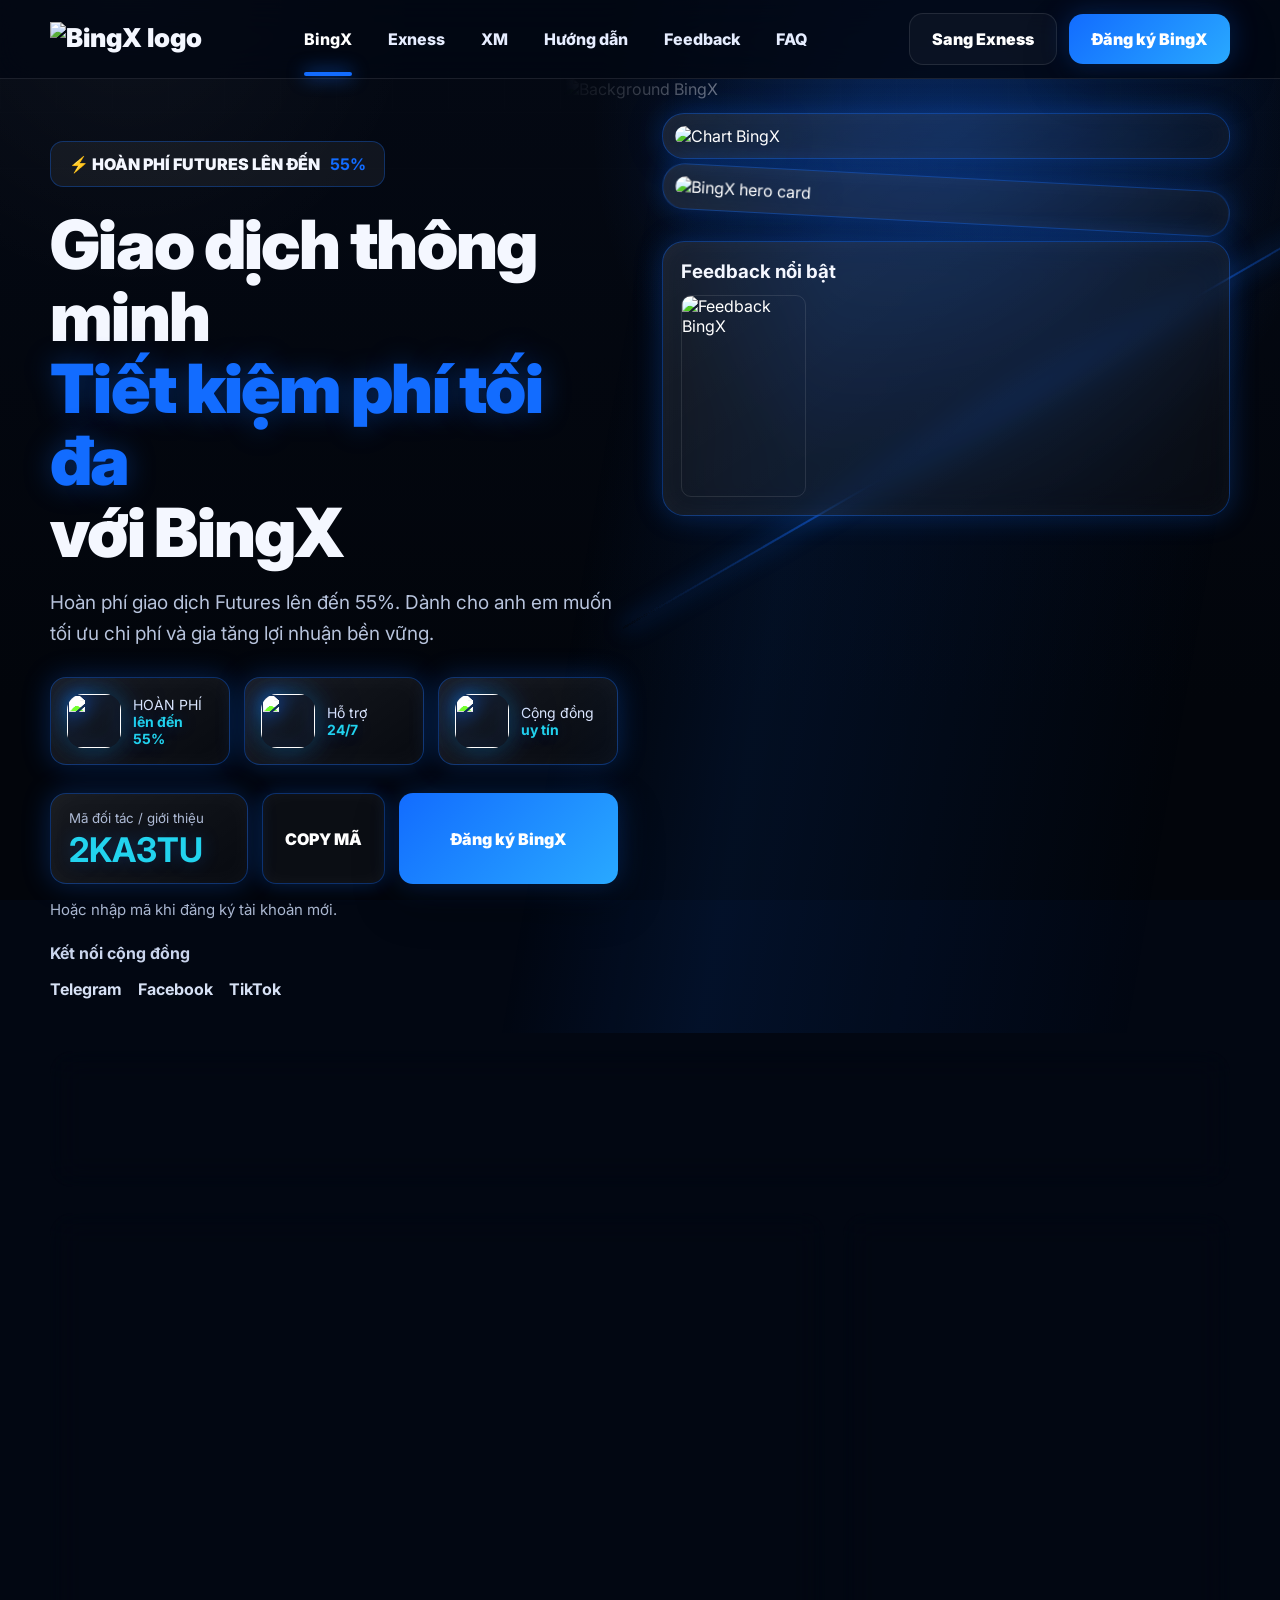
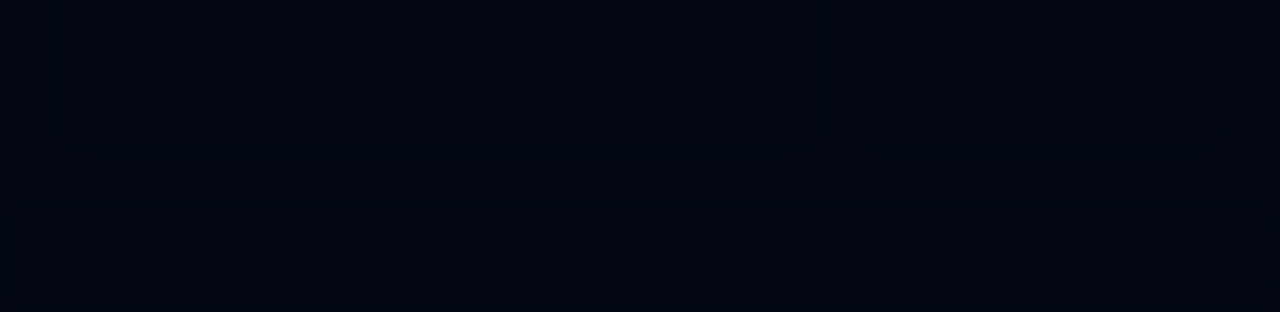
==== commit b0560a4e: "Add files via upload" ====
--- a/index.html
+++ b/index.html
@@ -1,129 +1,179 @@
-<!DOCTYPE html>
-<html lang="vi">
-<head>
-  <meta charset="UTF-8" />
-  <meta name="viewport" content="width=device-width, initial-scale=1.0" />
-  <title>BingX Hoàn Phí 55%</title>
-  <meta name="description" content="BingX hoàn phí Futures lên đến 55%, hỗ trợ chuyển KYC và cộng đồng trader." />
-  <link rel="preconnect" href="https://fonts.googleapis.com">
-  <link rel="preconnect" href="https://fonts.gstatic.com" crossorigin>
-  <link href="https://fonts.googleapis.com/css2?family=Inter:wght@400;500;600;700;800;900&display=swap" rel="stylesheet">
-  <link rel="stylesheet" href="style.css" />
-</head>
-<body class="theme-bingx">
-  <div class="loader" id="siteLoader"><div class="loader-card"><div class="brand-icon bx">B</div><p>Đang tải giao diện...</p></div></div>
-  <div class="page-bg"></div>
-
-  <header class="topbar">
-    <div class="container nav">
-      <a class="brand" href="index.html"><span class="logo-mark bx-logo">✕</span><span>BingX</span></a>
-      <nav class="desktop-menu">
-        <a class="active" href="index.html">BingX</a>
-        <a href="exness.html">Exness</a>
-        <a href="xm.html">XM</a>
-        <a href="#guide">Hướng dẫn</a>
-        <a href="#feedback">Feedback</a>
-        <a href="#faq">FAQ</a>
-      </nav>
-      <div class="nav-actions">
-        <a class="btn btn-ghost" href="exness.html">Sang Exness</a>
-        <a class="btn btn-primary" href="https://bingx.com/vi-vn/rewards/?ref=2KA3TU" target="_blank" rel="noopener">Đăng ký BingX</a>
-        <button class="menu-toggle" id="menuToggle"><span></span><span></span><span></span></button>
-      </div>
-    </div>
-    <div class="mobile-menu" id="mobileMenu">
-      <a href="index.html">BingX</a><a href="exness.html">Exness</a><a href="xm.html">XM</a>
-      <a href="#guide">Hướng dẫn</a><a href="#feedback">Feedback</a><a href="#faq">FAQ</a>
-      <a href="https://bingx.com/vi-vn/rewards/?ref=2KA3TU" target="_blank" rel="noopener">Đăng ký BingX</a>
-    </div>
-  </header>
-
-  <main>
-    <section class="hero">
-      <div class="neon-orbit orbit-1"></div><div class="neon-orbit orbit-2"></div><div class="scan-line"></div>
-      <div class="container hero-grid">
-        <div class="hero-copy reveal left">
-          <div class="badge"><span>⚡</span> HOÀN PHÍ FUTURES LÊN ĐẾN <b>55%</b></div>
-          <h1>Giao dịch thông minh<br><em>Tiết kiệm phí tối đa</em><br>với BingX</h1>
-          <p>Hoàn phí giao dịch Futures lên đến 55%. Dành cho anh em muốn tối ưu chi phí và gia tăng lợi nhuận bền vững.</p>
-
-          <div class="feature-row">
-            <div class="mini-card"><i>%</i><span>Hoàn phí<br><b>đến 55%</b></span></div>
-            <div class="mini-card"><i>🛡</i><span>Hỗ trợ<br><b>chuyển KYC</b></span></div>
-            <div class="mini-card"><i>☎</i><span>Cộng đồng<br><b>hỗ trợ 24/7</b></span></div>
-          </div>
-
-          <div class="cta-grid">
-            <div class="code-card"><small>Mã giới thiệu của tôi</small><strong id="inviteCode">2KA3TU</strong></div>
-            <button class="btn btn-copy" id="copyBtn">COPY MÃ</button>
-            <a class="btn btn-primary big" href="https://bingx.com/vi-vn/rewards/?ref=2KA3TU" target="_blank" rel="noopener">Đăng ký ngay <small>Nhận hoàn phí 55%</small></a>
-          </div>
-
-          <p class="note">Hoặc nhập mã giới thiệu khi đăng ký</p>
-          <div class="socials"><span>Kết nối cộng đồng</span><a href="https://t.me/DuYiY" target="_blank">Telegram</a><a href="https://www.facebook.com/share/1Cu68jw2BE/" target="_blank">Facebook</a><a href="https://www.tiktok.com/@bch.tha.dng?_r=1&_t=ZS-95kLtwVce2u" target="_blank">TikTok</a></div>
-        </div>
-
-        <div class="hero-visual reveal right">
-          <div class="performance-card">
-            <div class="card-head"><div><h3>Hiệu suất cộng đồng BingX</h3><p>Lợi nhuận thực tế từ cộng đồng</p></div><b class="gain-badge">+1200%</b></div>
-            <div class="chart-box blue-chart"><svg viewBox="0 0 700 240" preserveAspectRatio="none"><path class="fill" d="M0,205 L35,190 L70,180 L105,164 L140,172 L175,150 L210,160 L245,135 L280,150 L315,122 L350,112 L385,92 L420,105 L455,75 L490,88 L525,48 L560,70 L595,32 L630,46 L665,22 L700,28 L700,240 L0,240 Z"/><path class="line" d="M0,205 L35,190 L70,180 L105,164 L140,172 L175,150 L210,160 L245,135 L280,150 L315,122 L350,112 L385,92 L420,105 L455,75 L490,88 L525,48 L560,70 L595,32 L630,46 L665,22 L700,28"/></svg><div class="labels"><span>29/12</span><span>05/01</span><span>12/01</span><span>19/01</span><span>26/01</span><span>02/02</span></div></div>
-            <div class="stat-row"><div><strong>+52,509.67</strong><span>USD<br>Lợi nhuận thực tế</span></div><div><strong>82.6%</strong><span>Win rate</span></div><div><strong>8.3%</strong><span>Max Drawdown</span></div><div><strong>55%</strong><span>Hoàn phí Futures</span></div></div>
-          </div>
-
-          <div class="floating-trade-card bingx-trade-card">
-            <h2>BingX</h2><p>Giao dịch · Copy Trading · Futures</p>
-            <div class="trade-panel"><span>Standard Futures</span><b>USDT</b></div>
-            <strong class="profit">+9,386.85</strong><small>+9.86%</small>
-            <div class="trade-meta"><span>Margin<br><b>5,169.00</b></span><span>Equity<br><b>15,787.29</b></span></div>
-            <div class="tiny-chart"></div>
-            <div class="pair-row"><span>XAUUSDT <b>Long</b></span><span>20X</span></div>
-          </div>
-        </div>
-      </div>
-    </section>
-
-    <section class="strip container reveal up">
-      <div><i>💰</i><b>Tiết kiệm chi phí</b><span>Hoàn phí đến 55%</span></div>
-      <div><i>📈</i><b>Tối ưu lợi nhuận</b><span>Phí thấp giúp tăng trưởng</span></div>
-      <div><i>🛡</i><b>Uy tín & Minh bạch</b><span>Rút phí nhanh</span></div>
-      <div><i>👥</i><b>Cộng đồng chất lượng</b><span>Hỗ trợ 24/7</span></div>
-    </section>
-
-    <section class="content-section container">
-      <div class="main-panel reveal left">
-        <div class="tabs">
-          <button class="tab-btn active" data-tab="tab-benefit">HOÀN PHÍ<small>Ưu đãi & lợi ích</small></button>
-          <button class="tab-btn" data-tab="tab-guide">HƯỚNG DẪN<small>Các bước thực hiện</small></button>
-          <button class="tab-btn" data-tab="tab-feedback">FEEDBACK<small>Kết quả thực tế</small></button>
-        </div>
-        <div class="tab-panel active" id="tab-benefit">
-          <div class="benefit-layout"><div><h3>BingX hoàn phí giao dịch Futures</h3><h2>lên đến 55%</h2><p>Chương trình hoàn phí giúp tiết kiệm chi phí giao dịch và gia tăng lợi nhuận bền vững.</p><ul><li>Hoàn phí Futures đến 55%</li><li>Hỗ trợ chuyển KYC cho tài khoản cũ</li><li>Rút phí nhanh, minh bạch</li><li>Cộng đồng hỗ trợ 24/7</li></ul></div><div class="cube-art"><span>✕</span></div></div>
-          <div class="cta-banner"><div><h3>Sẵn sàng nhận hoàn phí 55% cùng BingX?</h3><p>Đăng ký ngay hôm nay và tối ưu chi phí giao dịch của bạn!</p></div><a class="btn btn-primary" href="https://bingx.com/vi-vn/rewards/?ref=2KA3TU" target="_blank">Đăng ký BingX ngay →</a></div>
-        </div>
-        <div class="tab-panel" id="tab-guide">
-          <div id="guide"></div><h3>Hướng dẫn cho anh em đã có tài khoản BingX</h3>
-          <div class="guide-step"><b>B1</b><div><strong>Đóng hết lệnh và rút hết $ ở tài khoản cũ.</strong><p>Đưa tài khoản cũ về trạng thái sạch trước khi chuyển KYC.</p></div></div>
-          <div class="guide-step"><b>B2</b><div><strong>Mở tài khoản mới bằng link.</strong><a href="https://bingx.com/vi-vn/rewards/?ref=2KA3TU" target="_blank">https://bingx.com/vi-vn/rewards/?ref=2KA3TU</a></div></div>
-          <div class="guide-step"><b>B3</b><div><strong>Vào tài khoản cũ → Xác minh → Chuyển giao danh tính.</strong><a href="https://support.bingx.com/hc/vi/articles/20877072634265" target="_blank">Xem hướng dẫn BingX</a></div></div>
-        </div>
-        <div class="tab-panel" id="tab-feedback">
-          <div id="feedback"></div><h3>Feedback cộng đồng BingX</h3><div class="feedback-wide"><img src="assets/img/feedback-grid.jpg" alt="Feedback BingX"></div>
-        </div>
-      </div>
-
-      <aside class="faq-panel reveal right" id="faq">
-        <h3>FAQ</h3>
-        <div class="faq-item"><button class="faq-question"><span>Đã có tài khoản cũ thì có làm được không?</span><b>+</b></button><div class="faq-answer"><p>Có. Bạn làm theo phần hướng dẫn chuyển KYC bên cạnh.</p></div></div>
-        <div class="faq-item"><button class="faq-question"><span>Chỉ cần dùng link hay phải nhập mã mời?</span><b>+</b></button><div class="faq-answer"><p>Dùng link là nhanh nhất. Nếu hệ thống hỏi mã thì nhập <strong>2KA3TU</strong>.</p></div></div>
-        <div class="faq-item"><button class="faq-question"><span>Hoàn phí được trả như thế nào?</span><b>+</b></button><div class="faq-answer"><p>Phí được tổng hợp và hoàn lại theo chu kỳ quy định.</p></div></div>
-        <div class="faq-item"><button class="faq-question"><span>Áp dụng cho những sản phẩm nào?</span><b>+</b></button><div class="faq-answer"><p>Áp dụng cho giao dịch Futures trên BingX.</p></div></div>
-      </aside>
-    </section>
-  </main>
-
-  <footer class="footer"><div class="container footer-inner"><a class="brand" href="index.html"><span class="logo-mark bx-logo">✕</span><span>BingX</span></a><p>© 2026 BingX Rebate Landing. All rights reserved.</p><div class="footer-social"><span>Kết nối với chúng tôi</span><a>Telegram</a><a>Facebook</a><a>TikTok</a></div></div></footer>
-  <div class="mobile-sticky-cta"><a class="btn btn-primary full-width" href="https://bingx.com/vi-vn/rewards/?ref=2KA3TU" target="_blank">Đăng ký BingX ngay</a></div>
-  <div class="toast" id="toast">Đã copy mã</div>
-  <script src="app.js"></script>
-</body>
-</html>
+<!DOCTYPE html>
+<html lang="vi">
+<head>
+  <meta charset="UTF-8" />
+  <meta name="viewport" content="width=device-width, initial-scale=1.0" />
+  <title>BingX Hoàn Phí 55%</title>
+  <meta name="description" content="BingX Hoàn Phí 55% - landing page rebate/backcom premium." />
+  <link rel="preconnect" href="https://fonts.googleapis.com">
+  <link rel="preconnect" href="https://fonts.gstatic.com" crossorigin>
+  <link href="https://fonts.googleapis.com/css2?family=Inter:wght@400;500;600;700;800;900&display=swap" rel="stylesheet">
+  <link rel="stylesheet" href="style.css" />
+</head>
+
+<body class="theme-bingx">
+  <div class="loader" id="siteLoader">
+    <div class="loader-box">
+      <img src="assets/img/bingx-logo.svg" alt="BingX logo">
+      <p>Đang tải giao diện...</p>
+    </div>
+  </div>
+
+  <header class="topbar">
+    <div class="container nav">
+      <a class="brand" href="index.html">
+        <img src="assets/img/bingx-logo.svg" alt="BingX logo">
+      </a>
+
+      <nav class="desktop-menu">
+        <a href="index.html" class="active">BingX</a>
+        <a href="exness.html" class="">Exness</a>
+        <a href="xm.html" class="">XM</a>
+        <a href="#guide">Hướng dẫn</a>
+        <a href="#feedback">Feedback</a>
+        <a href="#faq">FAQ</a></nav>
+
+      <div class="nav-actions">
+        <a class="btn btn-ghost" href="exness.html">Sang Exness</a>
+        <a class="btn btn-primary" href="https://bingx.com/vi-vn/rewards/?ref=2KA3TU" target="_blank" rel="noopener">Đăng ký BingX</a>
+        <button class="menu-toggle" id="menuToggle" type="button"><span></span><span></span><span></span></button>
+      </div>
+    </div>
+
+    <div class="mobile-menu" id="mobileMenu">
+      <a href="index.html">BingX</a>
+      <a href="exness.html">Exness</a>
+      <a href="xm.html">XM</a>
+      <a href="#guide">Hướng dẫn</a>
+      <a href="#feedback">Feedback</a>
+      <a href="#faq">FAQ</a>
+      <a href="https://bingx.com/vi-vn/rewards/?ref=2KA3TU" target="_blank" rel="noopener">Đăng ký BingX</a>
+    </div>
+  </header>
+
+  <main>
+    <section class="hero">
+      <img class="hero-bg" src="assets/img/bg-bingx.jpg" alt="Background BingX">
+      <div class="hero-line"></div>
+
+      <div class="container hero-grid">
+        <div class="hero-copy reveal left">
+          <div class="badge">⚡ HOÀN PHÍ FUTURES LÊN ĐẾN <b>55%</b></div>
+
+          <h1>Giao dịch thông minh<br><span>Tiết kiệm phí tối đa</span><br>với BingX</h1>
+
+          <p class="hero-desc">Hoàn phí giao dịch Futures lên đến 55%. Dành cho anh em muốn tối ưu chi phí và gia tăng lợi nhuận bền vững.</p>
+
+          <div class="feature-row">
+            <div class="mini-card"><img src="assets/img/icon-fee.png" alt=""><span>HOÀN PHÍ<br><b>lên đến 55%</b></span></div>
+            <div class="mini-card"><img src="assets/img/icon-support.png" alt=""><span>Hỗ trợ<br><b>24/7</b></span></div>
+            <div class="mini-card"><img src="assets/img/icon-community.png" alt=""><span>Cộng đồng<br><b>uy tín</b></span></div>
+          </div>
+
+          <div class="cta-grid">
+            <div class="code-card">
+              <small>Mã đối tác / giới thiệu</small>
+              <strong id="inviteCode">2KA3TU</strong>
+            </div>
+            <button class="btn btn-copy" id="copyBtn" type="button">COPY MÃ</button>
+            <a class="btn btn-primary" href="https://bingx.com/vi-vn/rewards/?ref=2KA3TU" target="_blank" rel="noopener">Đăng ký BingX</a>
+          </div>
+
+          <p class="hero-note">Hoặc nhập mã khi đăng ký tài khoản mới.</p>
+
+          <div class="socials">
+            <span>Kết nối cộng đồng</span>
+            <a href="https://t.me/DuYiY" target="_blank" rel="noopener">Telegram</a>
+            <a href="https://www.facebook.com/share/1Cu68jw2BE/" target="_blank" rel="noopener">Facebook</a>
+            <a href="https://www.tiktok.com/@bch.tha.dng?_r=1&_t=ZS-95kLtwVce2u" target="_blank" rel="noopener">TikTok</a>
+          </div>
+        </div>
+
+        <div class="hero-visual reveal right">
+          <div class="chart-card"><img src="assets/img/chart-bingx.png" alt="Chart BingX"></div>
+          <div class="hero-card"><img src="assets/img/bingx-card.png" alt="BingX hero card"></div>
+          <div class="feedback-preview">
+            <h3>Feedback nổi bật</h3>
+            <div class="feedback-preview-grid"><img src="assets/img/feedback-bingx.jpg" alt="Feedback BingX"></div>
+          </div>
+        </div>
+      </div>
+    </section>
+
+    <section class="container strip reveal up">
+      <div class="strip-item"><img src="assets/img/icon-fee.png" alt=""><div><b>Tối ưu chi phí</b><span>Chương trình hoàn phí giúp tiết kiệm chi phí giao dịch và gia tăng lợi nhuận bền vững.</span></div></div>
+      <div class="strip-item"><img src="assets/img/icon-fast.png" alt=""><div><b>Xử lý nhanh</b><span>Nạp rút / hỗ trợ nhanh</span></div></div>
+      <div class="strip-item"><img src="assets/img/icon-support.png" alt=""><div><b>Hỗ trợ tận tâm</b><span>Đồng hành cùng trader</span></div></div>
+      <div class="strip-item"><img src="assets/img/icon-community.png" alt=""><div><b>Cộng đồng chất lượng</b><span>Minh bạch, uy tín</span></div></div>
+    </section>
+
+    <section class="container content">
+      <div class="panel reveal left">
+        <div class="tabs">
+          <button class="tab-btn active" data-tab="tab-benefit" type="button">HOÀN PHÍ<small>Ưu đãi & lợi ích</small></button>
+          <button class="tab-btn" data-tab="tab-guide" type="button">HƯỚNG DẪN<small>Các bước thực hiện</small></button>
+          <button class="tab-btn" data-tab="tab-feedback" type="button">FEEDBACK<small>Kết quả thực tế</small></button>
+        </div>
+
+        <div class="tab-panel active" id="tab-benefit">
+          <div class="benefit-layout">
+            <div>
+              <h3>BingX Backcom / Rebate</h3>
+              <h2>lên đến 55%</h2>
+              <p>Chương trình hoàn phí giúp tiết kiệm chi phí giao dịch và gia tăng lợi nhuận bền vững.</p>
+              <ul>
+                <li>Minh bạch và dễ kiểm tra</li>
+                <li>Hỗ trợ cộng đồng 24/7</li>
+                <li>Phù hợp trader mới và chuyên nghiệp</li>
+                <li>Hỗ trợ xử lý khi cần</li>
+              </ul>
+            </div>
+            <div class="visual-3d"><img src="assets/img/bingx-cube.png" alt="BingX 3D"></div>
+          </div>
+
+          <div class="cta-banner">
+            <div>
+              <h3>Sẵn sàng tối ưu chi phí giao dịch cùng BingX?</h3>
+              <p>Đăng ký ngay hôm nay để nhận ưu đãi tốt nhất.</p>
+            </div>
+            <a class="btn btn-primary" href="https://bingx.com/vi-vn/rewards/?ref=2KA3TU" target="_blank" rel="noopener">Đăng ký BingX →</a>
+          </div>
+        </div>
+
+        <div class="tab-panel" id="tab-guide">
+          <div id="guide"></div>
+          <h3>Hướng dẫn đăng ký</h3>
+          <div class="guide-step"><b>B1</b><div><strong>Mở tài khoản bằng link chính thức.</strong><a href="https://bingx.com/vi-vn/rewards/?ref=2KA3TU" target="_blank" rel="noopener">https://bingx.com/vi-vn/rewards/?ref=2KA3TU</a></div></div>
+          <div class="guide-step"><b>B2</b><div><strong>Nhập mã nếu hệ thống yêu cầu.</strong><p>Mã: <b>2KA3TU</b></p></div></div>
+          <div class="guide-step"><b>B3</b><div><strong>Xác minh tài khoản và giao dịch.</strong><p>Liên hệ cộng đồng nếu cần hỗ trợ.</p></div></div>
+        </div>
+
+        <div class="tab-panel" id="tab-feedback">
+          <div id="feedback"></div>
+          <h3>Feedback thực tế từ cộng đồng BingX</h3>
+          <div class="feedback-wide"><img src="assets/img/feedback-bingx.jpg" alt="Feedback BingX"></div>
+        </div>
+      </div>
+
+      <aside class="faq-panel reveal right" id="faq">
+        <h3>FAQ</h3>
+        <div class="faq-item"><button class="faq-question" type="button"><span>Dùng link hay nhập mã?</span><b>+</b></button><div class="faq-answer"><p>Dùng link là nhanh nhất. Nếu hệ thống hỏi mã thì nhập <strong>2KA3TU</strong>.</p></div></div>
+        <div class="faq-item"><button class="faq-question" type="button"><span>Có hỗ trợ người mới không?</span><b>+</b></button><div class="faq-answer"><p>Có. Bạn có thể liên hệ qua Telegram, Facebook hoặc TikTok.</p></div></div>
+        <div class="faq-item"><button class="faq-question" type="button"><span>Feedback có dùng cho Exness và XM không?</span><b>+</b></button><div class="faq-answer"><p>Exness và XM dùng bộ ảnh <strong>feed-1.jpg đến feed-4.jpg</strong>.</p></div></div>
+      </aside>
+    </section>
+  </main>
+
+  <footer class="footer">
+    <div class="container footer-inner">
+      <img src="assets/img/bingx-logo.svg" alt="BingX logo">
+      <p>© 2026 BingX Landing. All rights reserved.</p>
+      <div class="socials"><a href="index.html">BingX</a><a href="exness.html">Exness</a><a href="xm.html">XM</a></div>
+    </div>
+  </footer>
+
+  <div class="mobile-sticky-cta"><a class="btn btn-primary" href="https://bingx.com/vi-vn/rewards/?ref=2KA3TU" target="_blank" rel="noopener">Đăng ký BingX</a></div>
+  <div class="toast" id="toast">Đã copy mã 2KA3TU</div>
+  <script src="app.js"></script>
+</body>
+</html>
--- a/style.css
+++ b/style.css
@@ -1,45 +1,839 @@
-/* PREMIUM 3-PAGE STYLE: BingX / Exness / XM */
-:root{
-  --bg:#030712;--card:#071525;--line:rgba(255,255,255,.1);--text:#f4f7ff;--muted:#98a6c3;
-  --blue:#116dff;--blue2:#3aa3ff;--green:#27f39a;--yellow:#ffd21f;--red:#ff333a;
-  --shadow:0 30px 80px rgba(0,0,0,.48);--radius:22px;--max:1180px;
-}
-*{margin:0;padding:0;box-sizing:border-box}html{scroll-behavior:smooth}body{font-family:Inter,Arial,sans-serif;color:var(--text);background:#030712;overflow-x:hidden}
-a{text-decoration:none;color:inherit}img{display:block;max-width:100%}.container{width:min(var(--max),calc(100% - 34px));margin:0 auto}
-.page-bg{position:fixed;inset:0;z-index:-3;background:
- radial-gradient(circle at 70% 18%,rgba(20,105,255,.2),transparent 26%),
- radial-gradient(circle at 18% 6%,rgba(0,255,180,.06),transparent 20%),
- linear-gradient(180deg,#030712,#02050c 70%)}.page-bg:after{content:"";position:absolute;inset:0;background-image:linear-gradient(rgba(35,112,255,.05) 1px,transparent 1px),linear-gradient(90deg,rgba(35,112,255,.05) 1px,transparent 1px);background-size:54px 54px;mask-image:linear-gradient(to bottom,rgba(255,255,255,.3),transparent 80%)}
-.loader{position:fixed;inset:0;z-index:9999;display:grid;place-items:center;background:#02050c;transition:.45s}.loader.hide{opacity:0;visibility:hidden}.loader-card{text-align:center}.brand-icon,.loader-logo{width:86px;height:86px;border-radius:24px;display:grid;place-items:center;margin:0 auto 14px;background:rgba(255,255,255,.06);border:1px solid var(--line);box-shadow:var(--shadow);font-weight:900}.bx{color:var(--blue)}
-.topbar{position:sticky;top:0;z-index:100;background:rgba(3,7,18,.82);backdrop-filter:blur(18px);border-bottom:1px solid var(--line)}.nav{height:78px;display:flex;align-items:center;justify-content:space-between;gap:18px}
-.brand{display:flex;align-items:center;gap:10px;font-size:26px;font-weight:900}.logo-mark{font-size:32px}.bx-logo{color:var(--blue)}
-.desktop-menu{display:flex;gap:10px}.desktop-menu a{padding:12px 14px;border-radius:12px;color:#e7edff;font-weight:800;position:relative}.desktop-menu a.active{color:#fff}.desktop-menu a.active:after{content:"";position:absolute;left:14px;right:14px;bottom:-14px;height:4px;border-radius:20px;background:var(--blue);box-shadow:0 0 18px var(--blue)}
-.nav-actions{display:flex;gap:12px;align-items:center}.btn{border:0;cursor:pointer;border-radius:14px;padding:15px 22px;font-weight:900;display:inline-flex;align-items:center;justify-content:center;gap:8px;transition:.25s;white-space:nowrap}.btn-primary{background:linear-gradient(135deg,var(--blue),#0057ff);color:#fff;box-shadow:0 18px 42px rgba(17,109,255,.35)}.btn-primary:hover,.btn:hover{transform:translateY(-2px)}.btn-ghost,.btn-outline{background:rgba(255,255,255,.03);border:1px solid var(--line);color:#fff}.btn-copy{background:rgba(255,255,255,.04);border:1px solid rgba(72,151,255,.35);color:#fff}
-.menu-toggle{display:none;width:48px;height:48px;border-radius:12px;background:rgba(255,255,255,.04);border:1px solid var(--line);flex-direction:column;gap:5px;align-items:center;justify-content:center}.menu-toggle span{width:20px;height:2px;background:#fff}.mobile-menu{display:none;padding:12px;border-top:1px solid var(--line)}.mobile-menu.open{display:grid;gap:8px}.mobile-menu a{padding:13px;border-radius:12px;background:rgba(255,255,255,.04);font-weight:800}
-.hero{position:relative;padding:46px 0 40px;overflow:hidden}.neon-orbit{position:absolute;border-radius:50%;border:1px solid rgba(37,124,255,.16);box-shadow:0 0 90px rgba(37,124,255,.22),inset 0 0 90px rgba(37,124,255,.08)}.orbit-1{width:720px;height:720px;right:6%;top:12%}.orbit-2{width:440px;height:440px;right:16%;bottom:-18%}.scan-line{position:absolute;width:60%;height:2px;right:-8%;top:42%;background:linear-gradient(90deg,transparent,var(--blue),transparent);transform:rotate(-32deg);box-shadow:0 0 22px var(--blue)}
-.hero-grid{display:grid;grid-template-columns:1fr 1fr;gap:48px;position:relative;z-index:1}.hero-copy{padding-top:28px}.badge{width:max-content;padding:12px 18px;border-radius:12px;background:rgba(13,33,58,.75);border:1px solid rgba(54,141,255,.22);font-weight:900;margin-bottom:22px}.badge b{color:var(--green)}
-.hero h1{font-size:clamp(46px,5.4vw,76px);line-height:1.06;letter-spacing:-1.8px;font-weight:950;margin-bottom:18px}.hero h1 em{font-style:normal;color:var(--blue);text-shadow:0 0 24px rgba(17,109,255,.32)}.hero p{color:#b8c3dc;font-size:20px;line-height:1.6;max-width:620px}
-.feature-row{display:grid;grid-template-columns:repeat(3,1fr);gap:14px;margin:28px 0}.mini-card{display:flex;align-items:center;gap:13px;padding:18px;border-radius:16px;background:linear-gradient(180deg,rgba(13,33,58,.74),rgba(7,18,34,.72));border:1px solid rgba(72,151,255,.18);box-shadow:inset 0 0 28px rgba(17,109,255,.08)}.mini-card i{width:52px;height:52px;border-radius:50%;display:grid;place-items:center;background:rgba(17,109,255,.16);border:1px solid rgba(72,151,255,.35);font-style:normal;color:#fff;font-weight:900}.mini-card span{font-size:14px;color:#dce6ff}.mini-card b{color:var(--green)}
-.cta-grid{display:grid;grid-template-columns:1.15fr .65fr 1.2fr;gap:14px;align-items:stretch;max-width:650px}.code-card{padding:16px 18px;border-radius:16px;background:rgba(10,24,44,.86);border:1px solid rgba(72,151,255,.22);box-shadow:0 0 30px rgba(17,109,255,.1)}.code-card small{display:block;color:#aebbd6;margin-bottom:8px}.code-card strong{font-size:35px;color:var(--green);line-height:1}.btn.big{flex-direction:column;align-items:flex-start}.btn.big small{font-weight:600;opacity:.82}.note{font-size:15px!important;margin:18px 0 0;color:#a8b5d0!important}.socials{margin-top:26px;display:flex;align-items:center;gap:18px;flex-wrap:wrap}.socials span{width:100%;color:#cbd6ef;font-weight:700}.socials a{color:#d8e2fb}
-.performance-card,.floating-trade-card,.main-panel,.faq-panel,.strip,.footer{background:linear-gradient(180deg,rgba(9,24,44,.86),rgba(5,14,27,.88));border:1px solid rgba(72,151,255,.16);border-radius:22px;box-shadow:var(--shadow);backdrop-filter:blur(14px)}
-.performance-card{padding:22px}.card-head{display:flex;justify-content:space-between;gap:14px}.card-head h3{font-size:22px;margin-bottom:6px}.card-head p{font-size:14px;color:#9babca}.gain-badge{height:max-content;padding:9px 13px;border-radius:10px;background:rgba(38,243,154,.12);color:var(--green);font-size:24px}.chart-box{height:190px;position:relative;margin-top:12px}.chart-box svg{width:100%;height:160px}.chart-box .line{fill:none;stroke:var(--blue2);stroke-width:5;stroke-linecap:round;stroke-linejoin:round;filter:drop-shadow(0 0 10px rgba(58,163,255,.8))}.chart-box .fill{fill:rgba(17,109,255,.24)}.labels{display:flex;justify-content:space-around;color:#aab7d1;font-size:12px}.stat-row{display:grid;grid-template-columns:repeat(4,1fr);margin-top:14px;border:1px solid rgba(72,151,255,.18);border-radius:15px;overflow:hidden}.stat-row div{padding:16px;text-align:center;border-right:1px solid rgba(255,255,255,.1)}.stat-row div:last-child{border-right:0}.stat-row strong{display:block;color:var(--blue2);font-size:24px}.stat-row div:first-child strong{color:var(--green)}.stat-row span{font-size:13px;color:#a9b5ce}
-.floating-trade-card{width:360px;margin:22px auto 0;padding:28px;transform:rotate(7deg);border-color:rgba(58,163,255,.55);box-shadow:0 34px 80px rgba(0,0,0,.55),0 0 70px rgba(17,109,255,.5)}.floating-trade-card h2{font-size:40px}.floating-trade-card p{font-size:14px;color:#fff}.trade-panel{display:flex;justify-content:space-between;margin:24px 0 10px;padding:12px;border-radius:10px;background:rgba(255,255,255,.06)}.profit{display:block;color:#18e69a;font-size:30px}.floating-trade-card small{color:#18e69a}.trade-meta,.pair-row{display:flex;justify-content:space-between;margin-top:15px;color:#b7c2d8}.tiny-chart{height:45px;margin:15px 0;background:linear-gradient(135deg,transparent 40%,rgba(58,163,255,.4) 41%,transparent 42%)}
-.strip{display:grid;grid-template-columns:repeat(4,1fr);gap:14px;padding:22px;margin-top:8px}.strip div{display:flex;align-items:center;gap:14px;padding:14px;border-radius:14px;background:rgba(255,255,255,.03)}.strip i{width:56px;height:56px;border-radius:50%;display:grid;place-items:center;background:rgba(17,109,255,.16);font-style:normal}.strip b{display:block}.strip span{display:block;color:#9faeca;font-size:13px}
-.content-section{display:grid;grid-template-columns:2fr 1fr;gap:18px;padding:26px 0 40px}.main-panel,.faq-panel{padding:22px}.tabs{display:grid;grid-template-columns:repeat(3,1fr);gap:0;margin-bottom:24px;background:rgba(255,255,255,.03);border:1px solid rgba(72,151,255,.15);border-radius:14px;overflow:hidden}.tab-btn{border:0;background:transparent;color:#dce7ff;padding:18px;font-weight:900;cursor:pointer}.tab-btn small{display:block;color:#a8b4ca;font-weight:500;margin-top:4px}.tab-btn.active{background:linear-gradient(135deg,var(--blue),#0057ff);color:#fff}.tab-panel{display:none}.tab-panel.active{display:block}
-.benefit-layout{display:grid;grid-template-columns:1fr .85fr;align-items:center;gap:20px}.benefit-layout h3{font-size:24px}.benefit-layout h2{font-size:44px;color:var(--green);margin:8px 0 14px}.benefit-layout p{color:#aab8d5;margin-bottom:18px}.benefit-layout ul{list-style:none;display:grid;gap:12px}.benefit-layout li:before{content:"✓";color:var(--green);margin-right:10px}.cube-art{height:300px;display:grid;place-items:center}.cube-art span{width:190px;height:190px;border-radius:26px;background:linear-gradient(135deg,#0066ff,#33b5ff);display:grid;place-items:center;font-size:72px;box-shadow:0 0 80px rgba(17,109,255,.58),inset 0 0 50px rgba(255,255,255,.16)}
-.cta-banner{margin-top:22px;padding:22px;border-radius:16px;background:rgba(255,255,255,.035);border:1px solid rgba(72,151,255,.14);display:flex;align-items:center;justify-content:space-between;gap:18px}.guide-step{display:grid;grid-template-columns:64px 1fr;gap:14px;padding:16px;border-radius:14px;background:rgba(255,255,255,.035);border:1px solid rgba(255,255,255,.08);margin:14px 0}.guide-step b{width:64px;height:64px;border-radius:16px;display:grid;place-items:center;background:var(--blue)}.guide-step a{display:block;color:#6db1ff;margin-top:6px}.feedback-wide img{border-radius:16px;width:100%}
-.faq-panel h3{font-size:28px;margin-bottom:14px}.faq-item{border:1px solid rgba(255,255,255,.09);border-radius:14px;margin-bottom:12px;overflow:hidden}.faq-question{width:100%;background:rgba(255,255,255,.035);border:0;color:#fff;padding:18px;display:flex;justify-content:space-between;text-align:left;font-weight:900;cursor:pointer}.faq-answer{max-height:0;overflow:hidden;transition:.25s}.faq-answer p{padding:0 18px 18px;color:#aebbd4}.faq-item.open .faq-question b{transform:rotate(45deg)}
-.footer{border-radius:0;padding:34px 0}.footer-inner{display:flex;align-items:center;justify-content:space-between;gap:18px}.footer p{color:#97a5bd}.footer-social{display:flex;gap:14px;align-items:center;color:#aab7ce}
-.toast{position:fixed;right:18px;bottom:18px;padding:14px 18px;border-radius:14px;background:var(--blue);font-weight:900;z-index:200;opacity:0;transform:translateY(12px);transition:.25s}.toast.show{opacity:1;transform:none}.mobile-sticky-cta{display:none}
-
-/* Exness theme overrides */
-.theme-exness{--blue:#ffd21f;--blue2:#ffd21f;--green:#31e78f}.theme-exness .page-bg{background:radial-gradient(circle at 70% 18%,rgba(255,210,31,.22),transparent 26%),linear-gradient(180deg,#090806,#030303)}.theme-exness .logo-mark,.theme-exness .hero h1 em,.theme-exness .code-card strong,.theme-exness .stat-row strong{color:var(--yellow)}.theme-exness .badge{border-color:rgba(255,210,31,.35)}.theme-exness .badge b{color:var(--yellow)}.theme-exness .btn-primary,.theme-exness .tab-btn.active,.theme-exness .guide-step b{background:linear-gradient(135deg,#ffd21f,#ffb800);color:#111}.theme-exness .performance-card,.theme-exness .floating-trade-card,.theme-exness .main-panel,.theme-exness .faq-panel,.theme-exness .strip{border-color:rgba(255,210,31,.22)}.theme-exness .chart-box .line{stroke:#ffd21f}.theme-exness .chart-box .fill{fill:rgba(255,210,31,.24)}.theme-exness .scan-line{background:linear-gradient(90deg,transparent,#ffd21f,transparent);box-shadow:0 0 22px #ffd21f}
-
-/* XM theme overrides */
-.theme-xm{--blue:#ff333a;--blue2:#ff555b;--green:#26e883}.theme-xm .page-bg{background:radial-gradient(circle at 70% 18%,rgba(255,51,58,.22),transparent 26%),linear-gradient(180deg,#080506,#030303)}.theme-xm .logo-mark,.theme-xm .hero h1 em,.theme-xm .code-card strong{color:var(--red)}.theme-xm .badge{border-color:rgba(255,51,58,.35)}.theme-xm .badge b{color:var(--red)}.theme-xm .btn-primary,.theme-xm .tab-btn.active,.theme-xm .guide-step b{background:linear-gradient(135deg,#d71920,#ff4747);color:#fff}.theme-xm .performance-card,.theme-xm .floating-trade-card,.theme-xm .main-panel,.theme-xm .faq-panel,.theme-xm .strip{border-color:rgba(255,51,58,.22)}.theme-xm .chart-box .line{stroke:#ff4747}.theme-xm .chart-box .fill{fill:rgba(255,51,58,.24)}.theme-xm .scan-line{background:linear-gradient(90deg,transparent,#ff4747,transparent);box-shadow:0 0 22px #ff4747}
-
-/* reveal */
-.reveal{opacity:0;transition:opacity .75s ease,transform .75s cubic-bezier(.2,.8,.2,1)}.reveal.left{transform:translateX(-34px)}.reveal.right{transform:translateX(34px)}.reveal.up{transform:translateY(34px)}.reveal.show{opacity:1;transform:none}
-
-@media(max-width:1100px){.desktop-menu{display:none}.menu-toggle{display:flex}.hero-grid,.content-section{grid-template-columns:1fr}.feature-row,.strip{grid-template-columns:repeat(2,1fr)}.performance-card{max-width:680px}.floating-trade-card{transform:none}.benefit-layout{grid-template-columns:1fr}.footer-inner{flex-direction:column;text-align:center}}
-@media(max-width:760px){.container{width:min(var(--max),calc(100% - 22px))}.nav{height:68px}.brand{font-size:22px}.nav-actions .btn:not(.btn-primary){display:none}.hero h1{font-size:40px}.hero p{font-size:16px}.feature-row,.strip,.cta-grid,.tabs,.stat-row{grid-template-columns:1fr}.cta-banner{flex-direction:column;align-items:stretch}.floating-trade-card{width:100%}.mobile-sticky-cta{display:block;position:fixed;left:12px;right:12px;bottom:12px;z-index:90}.footer{padding-bottom:110px}}
+
+:root{
+  --bg:#020712;
+  --card:#07111f;
+  --line:rgba(255,255,255,.1);
+  --text:#f4f7ff;
+  --muted:#9aa8c2;
+  --blue:#126cff;
+  --cyan:#29a9ff;
+  --green:#18ef91;
+  --yellow:#ffd21c;
+  --red:#ff323a;
+  --max:1180px;
+  --radius:22px;
+  --shadow:0 30px 80px rgba(0,0,0,.48);
+}
+
+*{margin:0;padding:0;box-sizing:border-box}
+html{scroll-behavior:smooth}
+body{
+  font-family:Inter,Arial,sans-serif;
+  background:#020712;
+  color:var(--text);
+  overflow-x:hidden;
+}
+a{text-decoration:none;color:inherit}
+img{display:block;max-width:100%}
+button,input{font:inherit}
+.container{width:min(var(--max),calc(100% - 34px));margin:auto}
+
+body::before{
+  content:"";
+  position:fixed;
+  inset:0;
+  z-index:-3;
+  background:
+    radial-gradient(circle at 75% 15%, color-mix(in srgb, var(--brand) 24%, transparent), transparent 30%),
+    radial-gradient(circle at 10% 0%, rgba(255,255,255,.04), transparent 20%),
+    linear-gradient(180deg,#040914,#02050b 78%);
+}
+body::after{
+  content:"";
+  position:fixed;
+  inset:0;
+  z-index:-2;
+  background-image:
+    linear-gradient(rgba(255,255,255,.035) 1px, transparent 1px),
+    linear-gradient(90deg, rgba(255,255,255,.03) 1px, transparent 1px);
+  background-size:56px 56px;
+  mask-image:linear-gradient(to bottom, rgba(255,255,255,.22), transparent 80%);
+  pointer-events:none;
+}
+
+.theme-bingx{--brand:#126cff;--brand2:#29a9ff;--accent:#18ef91;--logoGlow:rgba(18,108,255,.45)}
+.theme-exness{--brand:#ffd21c;--brand2:#ffb800;--accent:#18ef91;--logoGlow:rgba(255,210,28,.42)}
+.theme-xm{--brand:#ff323a;--brand2:#d71920;--accent:#18ef91;--logoGlow:rgba(255,50,58,.42)}
+
+.loader{
+  position:fixed;
+  inset:0;
+  z-index:999;
+  display:grid;
+  place-items:center;
+  background:#02050b;
+  transition:.45s ease;
+}
+.loader.hide{opacity:0;visibility:hidden}
+.loader-box{
+  width:180px;
+  padding:26px;
+  border-radius:24px;
+  text-align:center;
+  background:rgba(255,255,255,.05);
+  border:1px solid var(--line);
+  box-shadow:var(--shadow);
+}
+.loader-box img{height:40px;margin:0 auto 16px;object-fit:contain}
+.loader-box p{color:var(--muted);font-weight:700}
+
+.topbar{
+  position:sticky;
+  top:0;
+  z-index:50;
+  background:rgba(2,7,18,.78);
+  border-bottom:1px solid var(--line);
+  backdrop-filter:blur(18px);
+}
+.nav{
+  height:78px;
+  display:flex;
+  align-items:center;
+  justify-content:space-between;
+  gap:18px;
+}
+.brand{
+  display:flex;
+  align-items:center;
+  gap:12px;
+  font-weight:900;
+  font-size:26px;
+}
+.brand img{height:34px;max-width:160px;object-fit:contain}
+.desktop-menu{display:flex;gap:8px}
+.desktop-menu a{
+  padding:12px 14px;
+  border-radius:12px;
+  font-weight:800;
+  color:#e6edff;
+  position:relative;
+}
+.desktop-menu a:hover,.desktop-menu a.active{color:#fff}
+.desktop-menu a.active::after{
+  content:"";
+  position:absolute;
+  left:14px;right:14px;bottom:-15px;
+  height:4px;
+  border-radius:20px;
+  background:var(--brand);
+  box-shadow:0 0 18px var(--brand);
+}
+.nav-actions{display:flex;gap:12px;align-items:center}
+
+.btn{
+  display:inline-flex;
+  align-items:center;
+  justify-content:center;
+  gap:9px;
+  border:0;
+  border-radius:14px;
+  padding:15px 22px;
+  font-weight:900;
+  cursor:pointer;
+  transition:.25s ease;
+  white-space:nowrap;
+}
+.btn:hover{transform:translateY(-2px)}
+.btn-primary{
+  background:linear-gradient(135deg,var(--brand),var(--brand2));
+  color:var(--btnText,#fff);
+  box-shadow:0 18px 42px color-mix(in srgb, var(--brand) 36%, transparent);
+}
+.theme-exness .btn-primary{--btnText:#111}
+.btn-ghost{
+  background:rgba(255,255,255,.035);
+  border:1px solid var(--line);
+  color:#fff;
+}
+.btn-copy{
+  background:rgba(255,255,255,.04);
+  border:1px solid color-mix(in srgb, var(--brand) 45%, transparent);
+  color:#fff;
+}
+.menu-toggle{
+  display:none;
+  width:48px;height:48px;
+  border-radius:13px;
+  background:rgba(255,255,255,.04);
+  border:1px solid var(--line);
+  flex-direction:column;
+  justify-content:center;
+  align-items:center;
+  gap:5px;
+}
+.menu-toggle span{width:20px;height:2px;background:#fff}
+.mobile-menu{display:none;padding:12px;border-top:1px solid var(--line)}
+.mobile-menu.open{display:grid;gap:8px}
+.mobile-menu a{
+  padding:13px;
+  border-radius:12px;
+  background:rgba(255,255,255,.045);
+  font-weight:800;
+}
+
+.hero{
+  position:relative;
+  padding:34px 0 34px;
+  overflow:hidden;
+}
+.hero::before{
+  content:"";
+  position:absolute;
+  inset:0;
+  background:
+    linear-gradient(100deg,transparent 0 46%, color-mix(in srgb, var(--brand) 10%, transparent) 60%, transparent 90%);
+  pointer-events:none;
+}
+.hero-bg{
+  position:absolute;
+  right:0;
+  top:0;
+  bottom:0;
+  width:56%;
+  opacity:.55;
+  object-fit:cover;
+  mask-image:linear-gradient(to right, transparent, #000 28%, #000);
+  pointer-events:none;
+}
+.hero-line{
+  position:absolute;
+  right:-14%;
+  top:34%;
+  width:70%;
+  height:2px;
+  transform:rotate(-30deg);
+  background:linear-gradient(90deg,transparent,var(--brand),transparent);
+  box-shadow:0 0 22px var(--brand);
+}
+.hero-grid{
+  position:relative;
+  z-index:1;
+  display:grid;
+  grid-template-columns:1fr 1fr;
+  gap:44px;
+  align-items:start;
+}
+.hero-copy{padding-top:28px}
+.badge{
+  display:inline-flex;
+  align-items:center;
+  gap:10px;
+  padding:12px 18px;
+  border-radius:13px;
+  background:rgba(255,255,255,.055);
+  border:1px solid color-mix(in srgb, var(--brand) 32%, transparent);
+  font-weight:900;
+  margin-bottom:22px;
+}
+.badge b{color:var(--brand)}
+.hero h1{
+  font-size:clamp(44px,5.3vw,74px);
+  line-height:1.06;
+  letter-spacing:-1.7px;
+  font-weight:950;
+  margin-bottom:18px;
+}
+.hero h1 span{
+  color:var(--brand);
+  text-shadow:0 0 28px color-mix(in srgb, var(--brand) 34%, transparent);
+}
+.hero-desc{
+  max-width:610px;
+  font-size:19px;
+  color:#b7c3dc;
+  line-height:1.65;
+}
+.feature-row{
+  display:grid;
+  grid-template-columns:repeat(3,1fr);
+  gap:14px;
+  margin:28px 0;
+}
+.mini-card{
+  padding:16px;
+  border-radius:16px;
+  display:flex;
+  gap:12px;
+  align-items:center;
+  background:linear-gradient(180deg,rgba(255,255,255,.07),rgba(255,255,255,.025));
+  border:1px solid color-mix(in srgb, var(--brand) 22%, transparent);
+  box-shadow:inset 0 0 30px color-mix(in srgb, var(--brand) 8%, transparent);
+}
+.mini-card img{
+  width:46px;height:46px;border-radius:13px;object-fit:cover;
+  box-shadow:0 0 22px color-mix(in srgb, var(--brand) 22%, transparent);
+}
+.mini-card span{font-size:14px;color:#dce7ff}
+.mini-card b{color:var(--accent)}
+.cta-grid{
+  max-width:680px;
+  display:grid;
+  grid-template-columns:1.08fr .65fr 1.2fr;
+  gap:14px;
+}
+.code-card{
+  padding:16px 18px;
+  border-radius:16px;
+  background:rgba(255,255,255,.045);
+  border:1px solid color-mix(in srgb, var(--brand) 26%, transparent);
+}
+.code-card small{display:block;color:#aebbd6;margin-bottom:7px}
+.code-card strong{
+  color:var(--accent);
+  font-size:34px;
+  line-height:1;
+}
+.theme-exness .code-card strong,.theme-xm .code-card strong{color:var(--brand)}
+.hero-note{
+  margin-top:16px;
+  color:#aab7d0;
+  font-size:15px;
+}
+.socials{
+  margin-top:24px;
+  display:flex;
+  gap:16px;
+  align-items:center;
+  flex-wrap:wrap;
+}
+.socials span{width:100%;font-weight:700;color:#c9d4ec}
+.socials a{color:#d7e1f5;font-weight:700}
+
+.hero-visual{
+  display:grid;
+  gap:18px;
+}
+.chart-card,.hero-card,.feedback-preview,.panel,.faq-panel,.strip,.footer{
+  background:linear-gradient(180deg,rgba(9,21,39,.88),rgba(4,11,22,.92));
+  border:1px solid color-mix(in srgb, var(--brand) 22%, rgba(255,255,255,.06));
+  box-shadow:var(--shadow);
+  backdrop-filter:blur(16px);
+  border-radius:var(--radius);
+}
+.chart-card{
+  padding:12px;
+}
+.chart-card img{
+  width:100%;
+  border-radius:16px;
+}
+.hero-card{
+  padding:12px;
+  transform:rotate(3deg);
+  box-shadow:var(--shadow),0 0 70px var(--logoGlow);
+}
+.hero-card img{width:100%;border-radius:16px}
+
+.feedback-preview{
+  padding:18px;
+}
+.feedback-preview h3{margin-bottom:12px}
+.feedback-preview-grid{
+  display:grid;
+  grid-template-columns:repeat(4,1fr);
+  gap:10px;
+}
+.feedback-preview-grid img{
+  aspect-ratio:.62;
+  object-fit:cover;
+  border-radius:10px;
+  border:1px solid rgba(255,255,255,.1);
+}
+
+.strip{
+  margin-top:18px;
+  padding:18px;
+  display:grid;
+  grid-template-columns:repeat(4,1fr);
+  gap:14px;
+}
+.strip-item{
+  display:flex;
+  align-items:center;
+  gap:14px;
+  padding:14px;
+  border-radius:15px;
+  background:rgba(255,255,255,.035);
+}
+.strip-item img{width:54px;height:54px;border-radius:14px;object-fit:cover}
+.strip-item b{display:block}
+.strip-item span{display:block;color:#a8b6cf;font-size:13px}
+
+.content{
+  padding:26px 0 42px;
+  display:grid;
+  grid-template-columns:2fr 1fr;
+  gap:18px;
+}
+.panel,.faq-panel{padding:22px}
+.tabs{
+  display:grid;
+  grid-template-columns:repeat(3,1fr);
+  border-radius:15px;
+  overflow:hidden;
+  background:rgba(255,255,255,.035);
+  border:1px solid color-mix(in srgb, var(--brand) 20%, transparent);
+  margin-bottom:24px;
+}
+.tab-btn{
+  border:0;
+  background:transparent;
+  color:#e7edff;
+  padding:18px;
+  font-weight:900;
+  cursor:pointer;
+}
+.tab-btn small{
+  display:block;
+  margin-top:5px;
+  color:#a7b3c9;
+  font-weight:500;
+}
+.tab-btn.active{
+  background:linear-gradient(135deg,var(--brand),var(--brand2));
+  color:var(--btnText,#fff);
+}
+.theme-exness .tab-btn.active{--btnText:#111}
+.tab-panel{display:none}
+.tab-panel.active{display:block}
+.benefit-layout{
+  display:grid;
+  grid-template-columns:1fr .9fr;
+  gap:22px;
+  align-items:center;
+}
+.benefit-layout h3{font-size:24px}
+.benefit-layout h2{
+  margin:8px 0 14px;
+  font-size:42px;
+  color:var(--brand);
+}
+.benefit-layout p{color:#aebbd4;margin-bottom:18px}
+.benefit-layout ul{list-style:none;display:grid;gap:12px}
+.benefit-layout li::before{content:"✓";color:var(--accent);margin-right:10px}
+.visual-3d img{
+  width:100%;
+  border-radius:18px;
+  filter:drop-shadow(0 20px 45px var(--logoGlow));
+}
+.cta-banner{
+  margin-top:22px;
+  padding:22px;
+  border-radius:16px;
+  background:rgba(255,255,255,.035);
+  border:1px solid color-mix(in srgb, var(--brand) 20%, transparent);
+  display:flex;
+  justify-content:space-between;
+  align-items:center;
+  gap:16px;
+}
+.guide-step{
+  display:grid;
+  grid-template-columns:64px 1fr;
+  gap:14px;
+  padding:16px;
+  border-radius:15px;
+  background:rgba(255,255,255,.035);
+  border:1px solid rgba(255,255,255,.08);
+  margin-bottom:14px;
+}
+.guide-step b{
+  width:64px;height:64px;border-radius:16px;
+  display:grid;place-items:center;
+  background:linear-gradient(135deg,var(--brand),var(--brand2));
+  color:var(--btnText,#fff);
+}
+.theme-exness .guide-step b{--btnText:#111}
+.guide-step a{display:block;margin-top:5px;color:var(--brand)}
+.feedback-grid{
+  display:grid;
+  grid-template-columns:repeat(4,1fr);
+  gap:14px;
+}
+.feedback-grid img{
+  width:100%;
+  border-radius:14px;
+  border:1px solid color-mix(in srgb, var(--brand) 25%, transparent);
+  box-shadow:0 20px 40px rgba(0,0,0,.25);
+}
+.feedback-wide img{
+  width:100%;
+  border-radius:16px;
+}
+.faq-panel h3{font-size:28px;margin-bottom:14px}
+.faq-item{
+  border:1px solid rgba(255,255,255,.09);
+  border-radius:14px;
+  overflow:hidden;
+  margin-bottom:12px;
+}
+.faq-question{
+  width:100%;
+  padding:18px;
+  display:flex;
+  justify-content:space-between;
+  text-align:left;
+  background:rgba(255,255,255,.035);
+  border:0;
+  color:#fff;
+  cursor:pointer;
+  font-weight:900;
+}
+.faq-answer{max-height:0;overflow:hidden;transition:.28s}
+.faq-answer p{padding:0 18px 18px;color:#aebbd4}
+.faq-item.open .faq-question b{transform:rotate(45deg)}
+.footer{
+  border-radius:0;
+  padding:34px 0;
+}
+.footer-inner{
+  display:flex;
+  align-items:center;
+  justify-content:space-between;
+  gap:18px;
+}
+.footer img{height:34px}
+.footer p{color:#98a6c0}
+.toast{
+  position:fixed;
+  right:18px;
+  bottom:18px;
+  z-index:80;
+  padding:14px 18px;
+  border-radius:14px;
+  background:linear-gradient(135deg,var(--brand),var(--brand2));
+  color:var(--btnText,#fff);
+  font-weight:900;
+  opacity:0;
+  transform:translateY(12px);
+  transition:.25s;
+}
+.toast.show{opacity:1;transform:none}
+.mobile-sticky-cta{display:none}
+
+/* reveal */
+.reveal{opacity:0;transition:opacity .75s ease,transform .75s cubic-bezier(.2,.8,.2,1)}
+.reveal.left{transform:translateX(-34px)}
+.reveal.right{transform:translateX(34px)}
+.reveal.up{transform:translateY(34px)}
+.reveal.show{opacity:1;transform:none}
+
+@media(max-width:1100px){
+  .desktop-menu{display:none}
+  .menu-toggle{display:flex}
+  .hero-grid,.content{grid-template-columns:1fr}
+  .hero-bg{width:100%;opacity:.22}
+  .feature-row,.strip{grid-template-columns:repeat(2,1fr)}
+  .benefit-layout{grid-template-columns:1fr}
+  .feedback-grid{grid-template-columns:repeat(2,1fr)}
+  .footer-inner{flex-direction:column;text-align:center}
+}
+@media(max-width:760px){
+  .container{width:min(var(--max),calc(100% - 22px))}
+  .nav{height:68px}
+  .brand img{height:28px}
+  .nav-actions .btn{display:none}
+  .hero h1{font-size:40px}
+  .hero-desc{font-size:16px}
+  .feature-row,.cta-grid,.strip,.tabs{grid-template-columns:1fr}
+  .hero-card{transform:none}
+  .content{padding-bottom:100px}
+  .feedback-grid{grid-template-columns:1fr}
+  .cta-banner{flex-direction:column;align-items:stretch}
+  .mobile-sticky-cta{display:block;position:fixed;left:12px;right:12px;bottom:12px;z-index:60}
+}
+  /* ===== FULL GLOW UI UPGRADE 3 PAGE ===== */
+
+/* màu riêng từng page */
+.theme-bingx{
+  --glow-main:#126cff;
+  --glow-soft:rgba(18,108,255,.28);
+  --glow-border:rgba(18,108,255,.38);
+  --glow-text:#22d3ee;
+}
+
+.theme-exness{
+  --glow-main:#ffd21c;
+  --glow-soft:rgba(255,210,28,.28);
+  --glow-border:rgba(255,210,28,.38);
+  --glow-text:#ffd21c;
+}
+
+.theme-xm{
+  --glow-main:#ff323a;
+  --glow-soft:rgba(255,50,58,.28);
+  --glow-border:rgba(255,50,58,.38);
+  --glow-text:#ff4b55;
+}
+
+/* card sáng hơn */
+.mini-card,
+.strip-item,
+.guide-step,
+.faq-item,
+.chart-card,
+.hero-card,
+.feedback-preview,
+.panel,
+.faq-panel,
+.code-card{
+  border:1px solid var(--glow-border) !important;
+  background:
+    linear-gradient(145deg, rgba(255,255,255,.085), rgba(255,255,255,.025)) !important;
+  box-shadow:
+    0 0 28px var(--glow-soft),
+    inset 0 0 26px rgba(255,255,255,.035) !important;
+}
+
+/* hover premium */
+.mini-card:hover,
+.strip-item:hover,
+.guide-step:hover,
+.faq-item:hover,
+.chart-card:hover,
+.hero-card:hover,
+.feedback-preview:hover,
+.code-card:hover{
+  transform:translateY(-4px);
+  border-color:var(--glow-main) !important;
+  box-shadow:
+    0 0 42px var(--glow-soft),
+    0 18px 45px rgba(0,0,0,.38),
+    inset 0 0 32px rgba(255,255,255,.045) !important;
+}
+
+/* icon sáng hơn */
+.mini-card img,
+.strip-item img{
+  width:54px;
+  height:54px;
+  border-radius:16px;
+  object-fit:cover;
+  filter:
+    brightness(1.55)
+    contrast(1.18)
+    saturate(1.25)
+    drop-shadow(0 0 10px var(--glow-main))
+    drop-shadow(0 0 24px var(--glow-soft));
+}
+
+/* riêng icon exness vàng sáng hơn */
+.theme-exness .mini-card img,
+.theme-exness .strip-item img{
+  filter:
+    brightness(1.75)
+    contrast(1.22)
+    saturate(1.35)
+    drop-shadow(0 0 12px #ffd21c)
+    drop-shadow(0 0 28px rgba(255,210,28,.45));
+}
+
+/* text nhấn */
+.mini-card b,
+.strip-item b,
+.code-card strong,
+.benefit-layout h2{
+  color:var(--glow-text) !important;
+  text-shadow:0 0 18px var(--glow-soft);
+}
+
+/* nút sáng hơn */
+.btn-primary{
+  box-shadow:
+    0 0 28px var(--glow-soft),
+    0 18px 44px rgba(0,0,0,.34) !important;
+}
+
+.btn-copy{
+  border-color:var(--glow-border) !important;
+  box-shadow:
+    0 0 20px var(--glow-soft),
+    inset 0 0 18px rgba(255,255,255,.04) !important;
+}
+
+.btn-copy:hover{
+  background:var(--glow-main) !important;
+  color:#fff !important;
+}
+
+/* chart + hero ảnh nổi hơn */
+.chart-card img,
+.hero-card img,
+.visual-3d img{
+  filter:
+    brightness(1.08)
+    contrast(1.08)
+    saturate(1.12)
+    drop-shadow(0 0 28px var(--glow-soft));
+}
+
+/* feedback ảnh rõ hơn */
+.feedback-grid img,
+.feedback-preview-grid img,
+.feedback-wide img{
+  filter:
+    brightness(1.08)
+    contrast(1.12)
+    saturate(1.15);
+  transition:.28s ease;
+}
+
+.feedback-grid img:hover,
+.feedback-preview-grid img:hover,
+.feedback-wide img:hover{
+  transform:scale(1.035);
+  box-shadow:0 0 34px var(--glow-soft);
+}
+
+/* line chạy nhẹ trên card */
+.mini-card,
+.strip-item,
+.code-card,
+.panel,
+.faq-panel{
+  position:relative;
+  overflow:hidden;
+}
+
+.mini-card::before,
+.strip-item::before,
+.code-card::before,
+.panel::before,
+.faq-panel::before{
+  content:"";
+  position:absolute;
+  inset:-1px;
+  background:linear-gradient(
+    120deg,
+    transparent 0%,
+    rgba(255,255,255,.13) 45%,
+    transparent 70%
+  );
+  transform:translateX(-130%);
+  transition:.7s ease;
+  pointer-events:none;
+}
+
+.mini-card:hover::before,
+.strip-item:hover::before,
+.code-card:hover::before,
+.panel:hover::before,
+.faq-panel:hover::before{
+  transform:translateX(130%);
+}
+
+/* fix guide B1 B2 B3 đẹp hơn */
+.guide-step b{
+  box-shadow:
+    0 0 22px var(--glow-soft),
+    inset 0 0 18px rgba(255,255,255,.12);
+}
+
+/* mobile vẫn đẹp */
+@media(max-width:760px){
+  .mini-card,
+  .strip-item,
+  .guide-step{
+    box-shadow:
+      0 0 20px var(--glow-soft),
+      inset 0 0 20px rgba(255,255,255,.035) !important;
+  }
+
+  .mini-card img,
+  .strip-item img{
+    width:48px;
+    height:48px;
+  }
+  /* ===== FIX FEEDBACK PREVIEW + GUIDE STEP ===== */
+
+/* feedback nổi bật: ảnh phải nằm đều, không bé xíu 1 cục */
+.feedback-preview{
+  min-height: 300px;
+}
+
+.feedback-preview-grid{
+  display:grid !important;
+  grid-template-columns:repeat(4, 1fr) !important;
+  gap:14px !important;
+  align-items:stretch;
+}
+
+.feedback-preview-grid img{
+  width:100% !important;
+  height:170px !important;
+  object-fit:cover !important;
+  border-radius:14px !important;
+}
+
+/* nếu BingX chỉ có 1 ảnh feedback tổng thì cho nó to ra */
+.theme-bingx .feedback-preview-grid{
+  grid-template-columns:1fr !important;
+}
+
+.theme-bingx .feedback-preview-grid img{
+  width:100% !important;
+  height:220px !important;
+  object-fit:cover !important;
+}
+
+/* fix B1 B2 B3 bị đè chữ */
+.guide-step{
+  grid-template-columns:72px 1fr !important;
+  align-items:start !important;
+  gap:18px !important;
+}
+
+.guide-step b{
+  width:64px !important;
+  height:64px !important;
+  min-width:64px !important;
+  min-height:64px !important;
+  flex-shrink:0 !important;
+  position:static !important;
+  transform:none !important;
+}
+
+.guide-step div{
+  min-width:0;
+  padding-top:4px;
+}
+
+.guide-step p,
+.guide-step a,
+.guide-step strong{
+  display:block;
+  word-break:break-word;
+  overflow-wrap:anywhere;
+}
+
+/* màu chữ trong ô vàng Exness phải dễ đọc */
+.theme-exness .guide-step b{
+  color:#111 !important;
+}
+
+/* mobile */
+@media(max-width:760px){
+  .feedback-preview-grid{
+    grid-template-columns:repeat(2, 1fr) !important;
+  }
+
+  .feedback-preview-grid img{
+    height:150px !important;
+  }
+
+  .theme-bingx .feedback-preview-grid{
+    grid-template-columns:1fr !important;
+  }
+
+  .guide-step{
+    grid-template-columns:58px 1fr !important;
+    gap:14px !important;
+  }
+
+  .guide-step b{
+    width:54px !important;
+    height:54px !important;
+    min-width:54px !important;
+    min-height:54px !important;
+  }
+}
